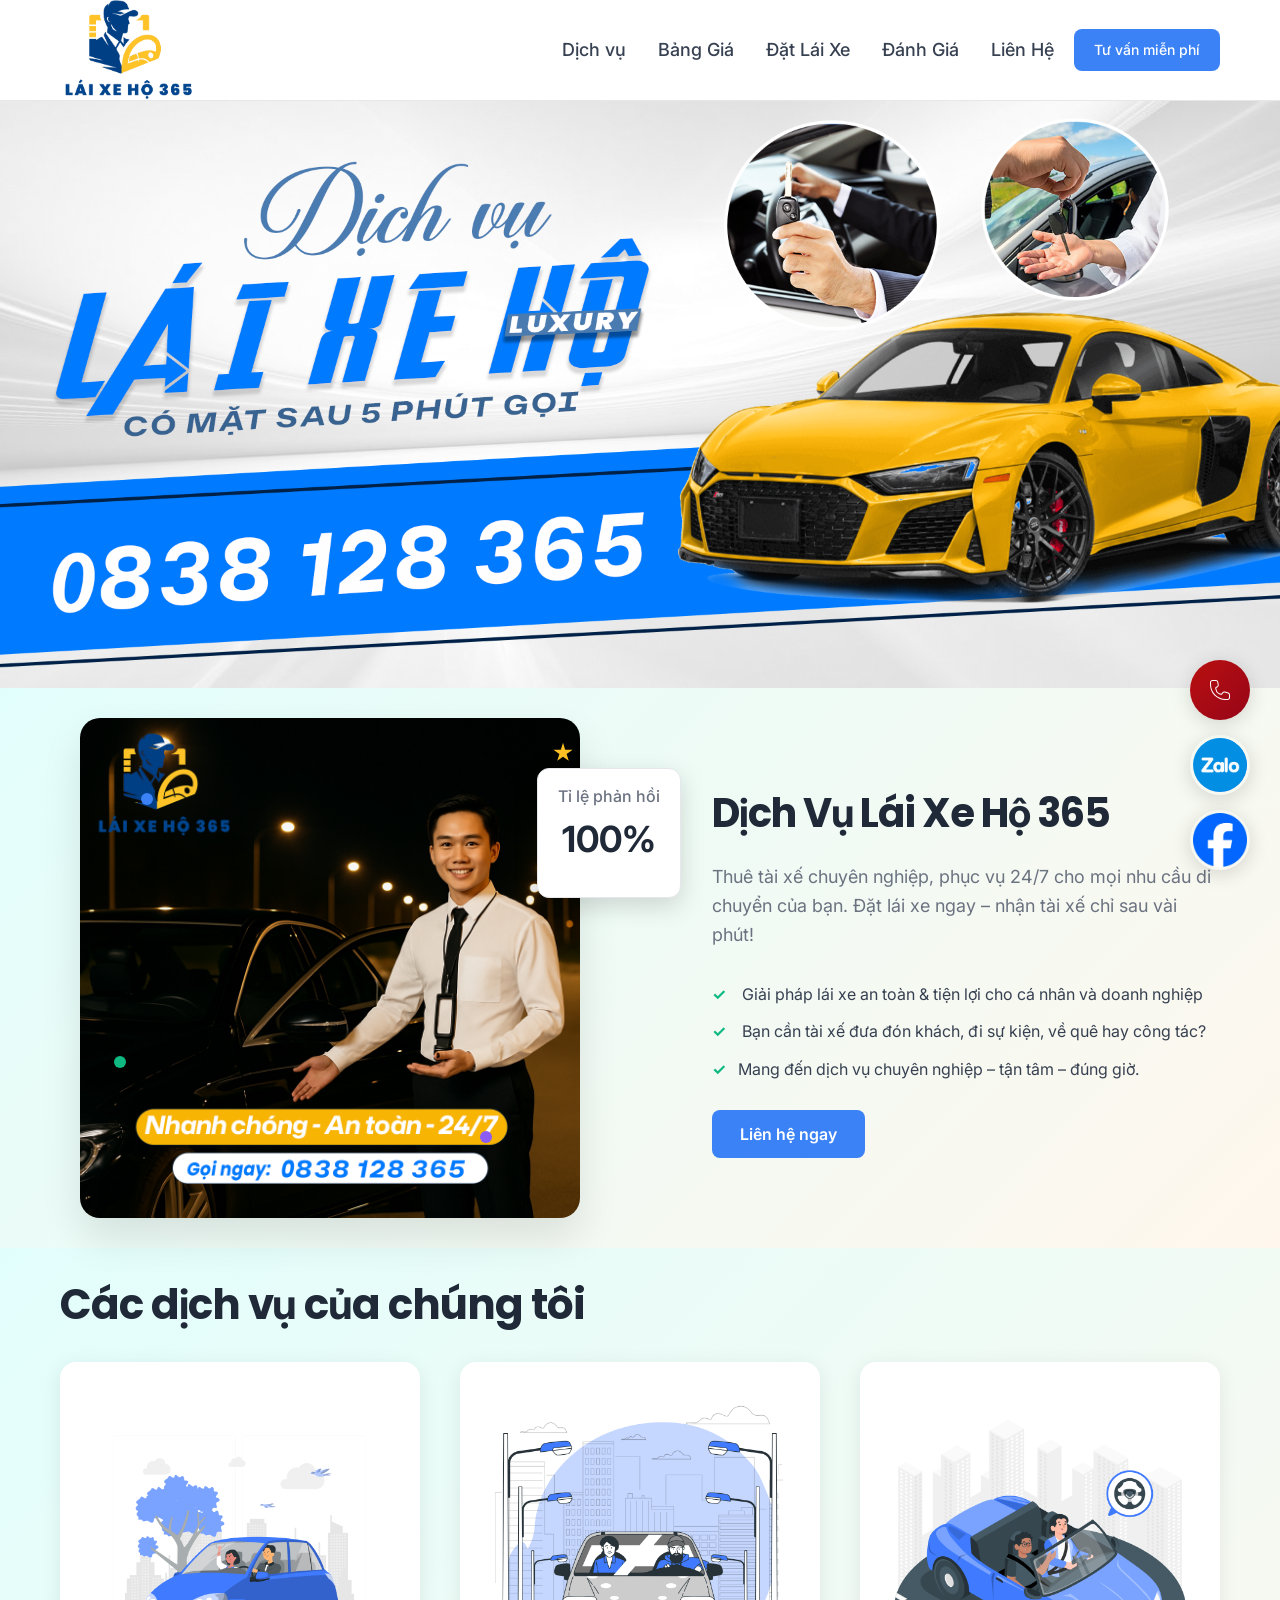
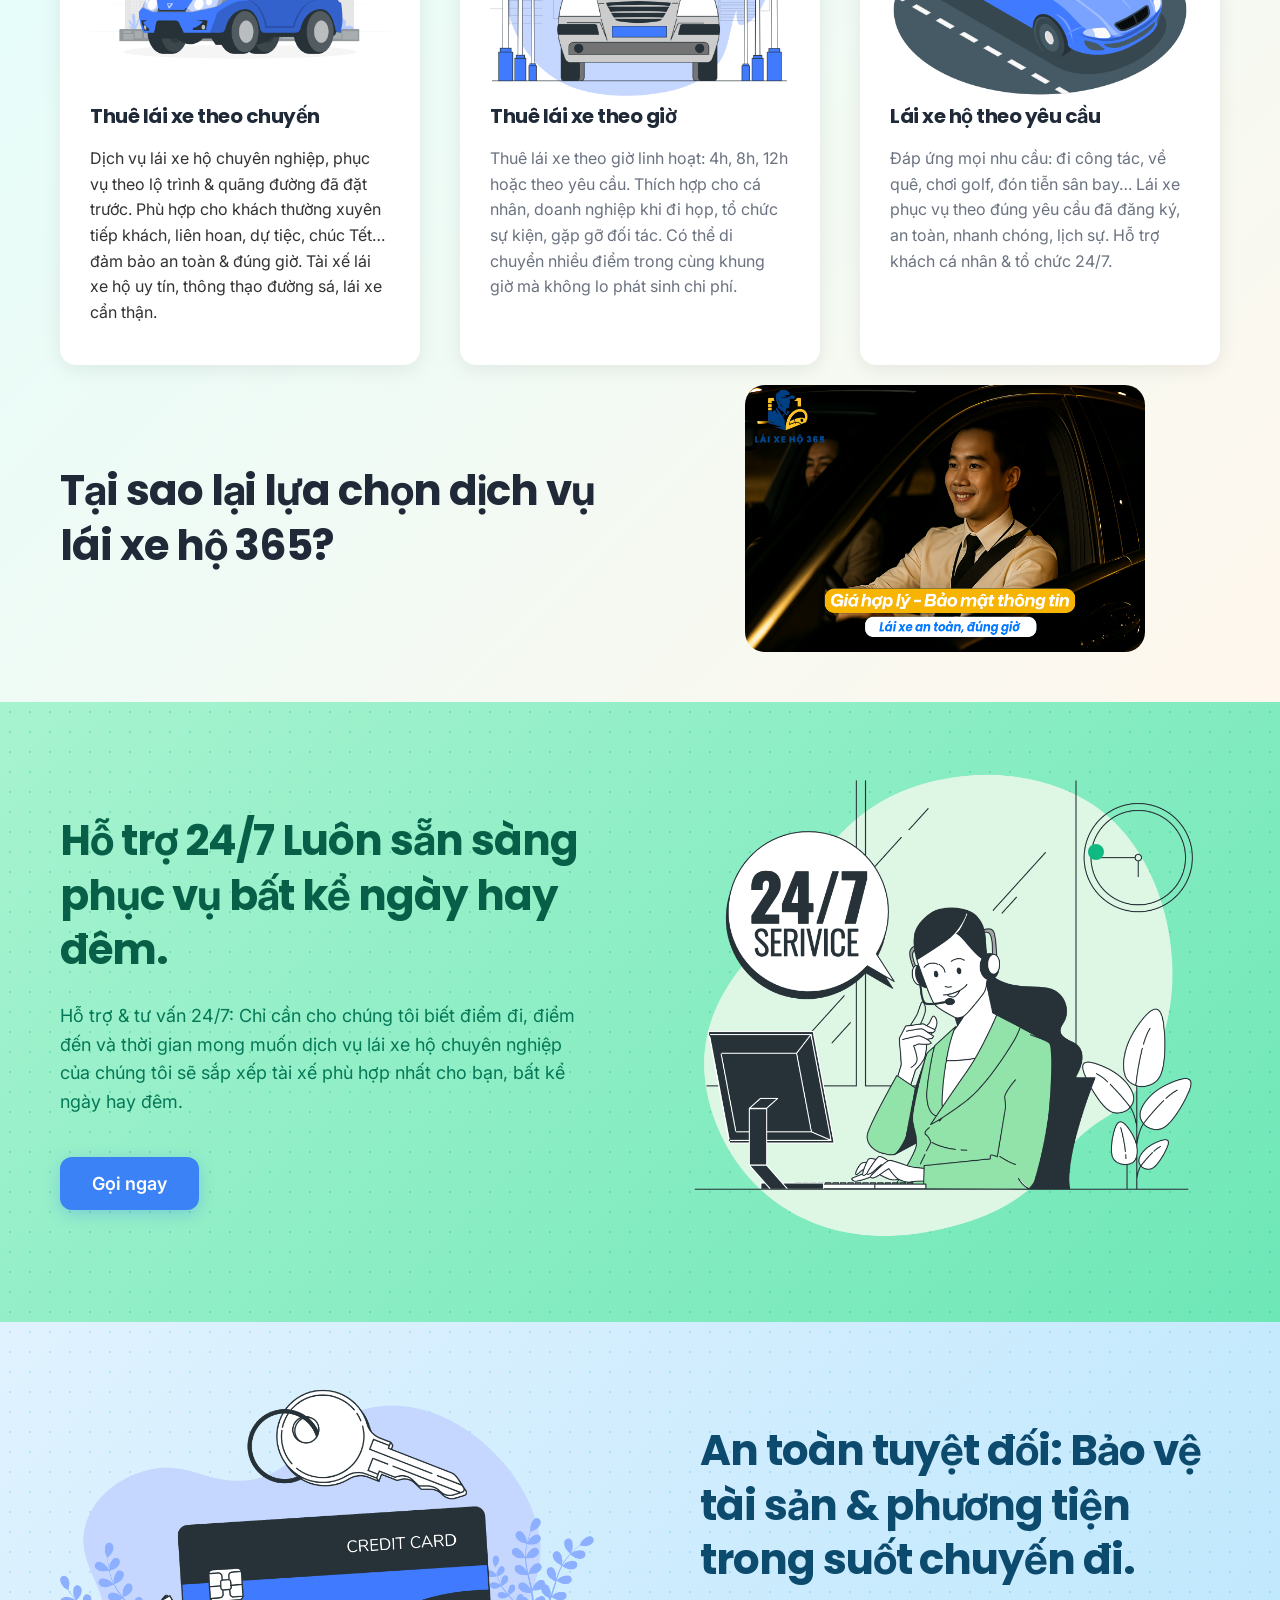
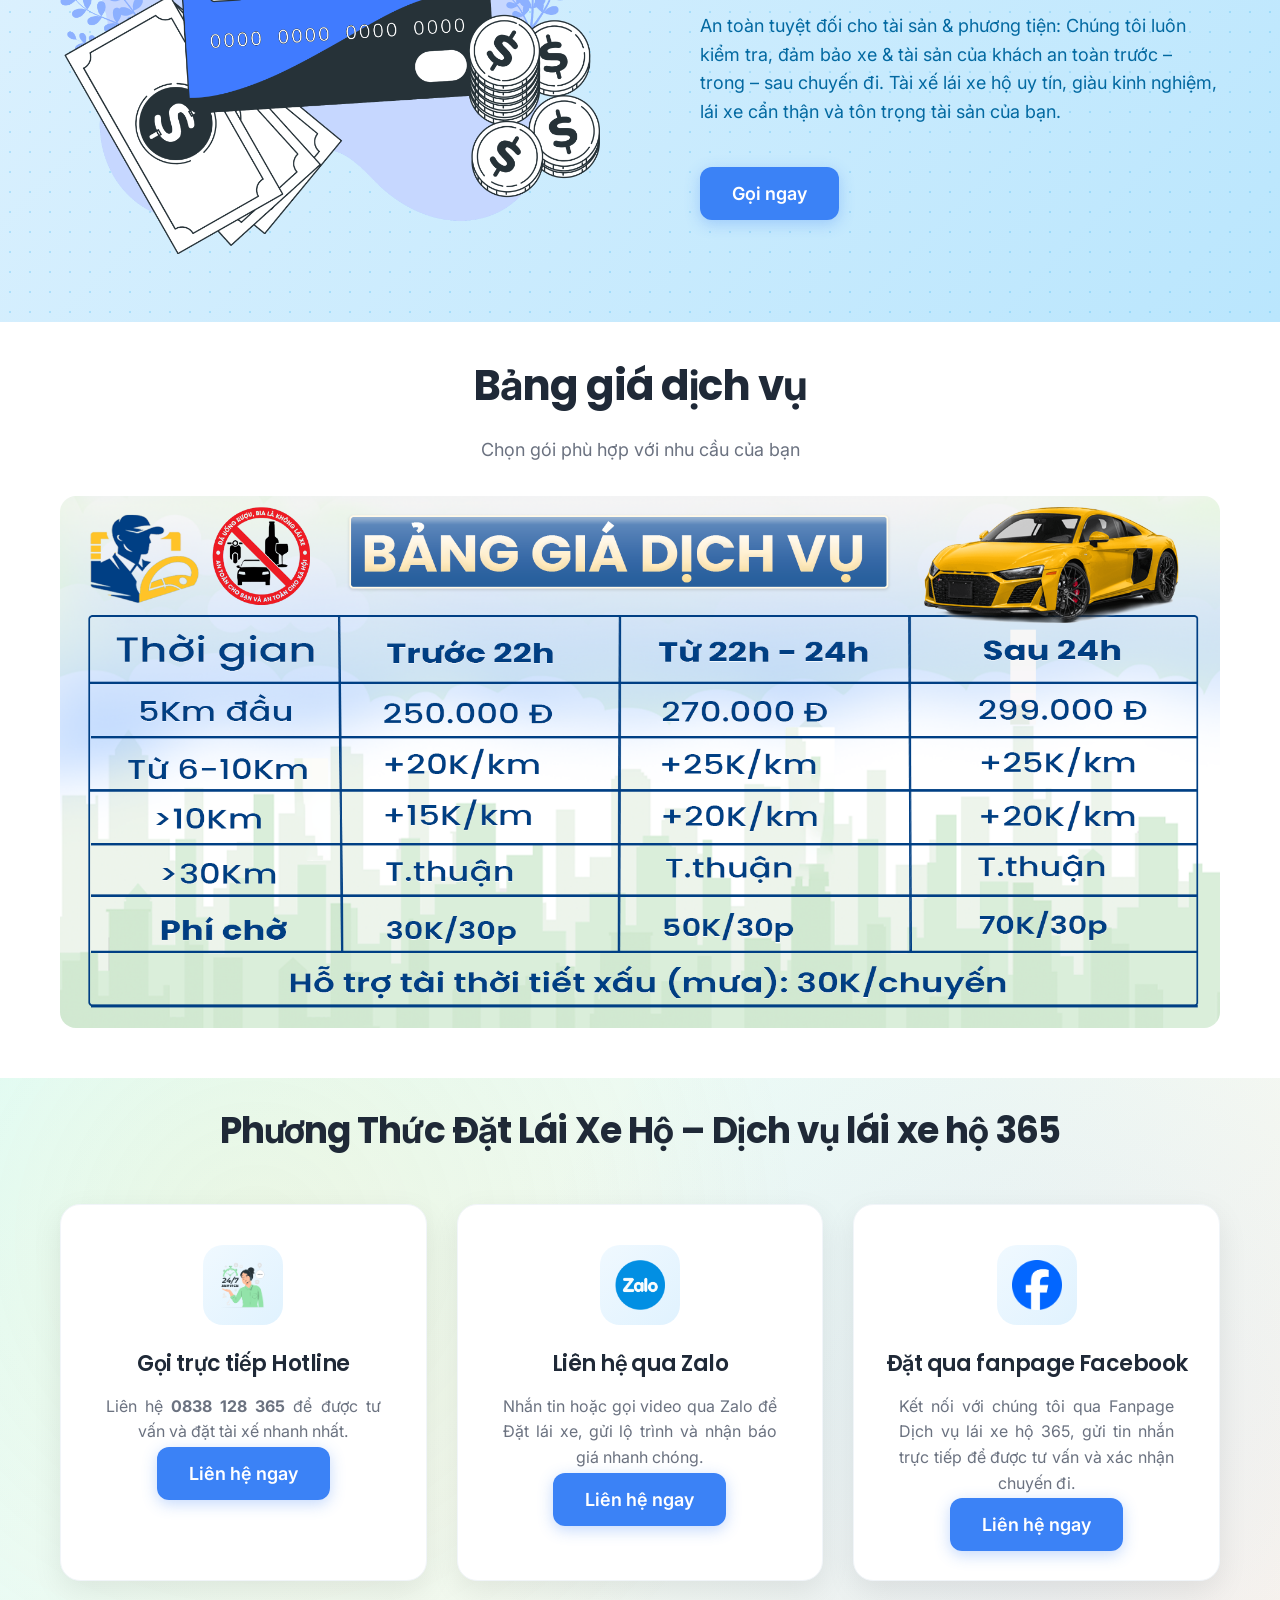
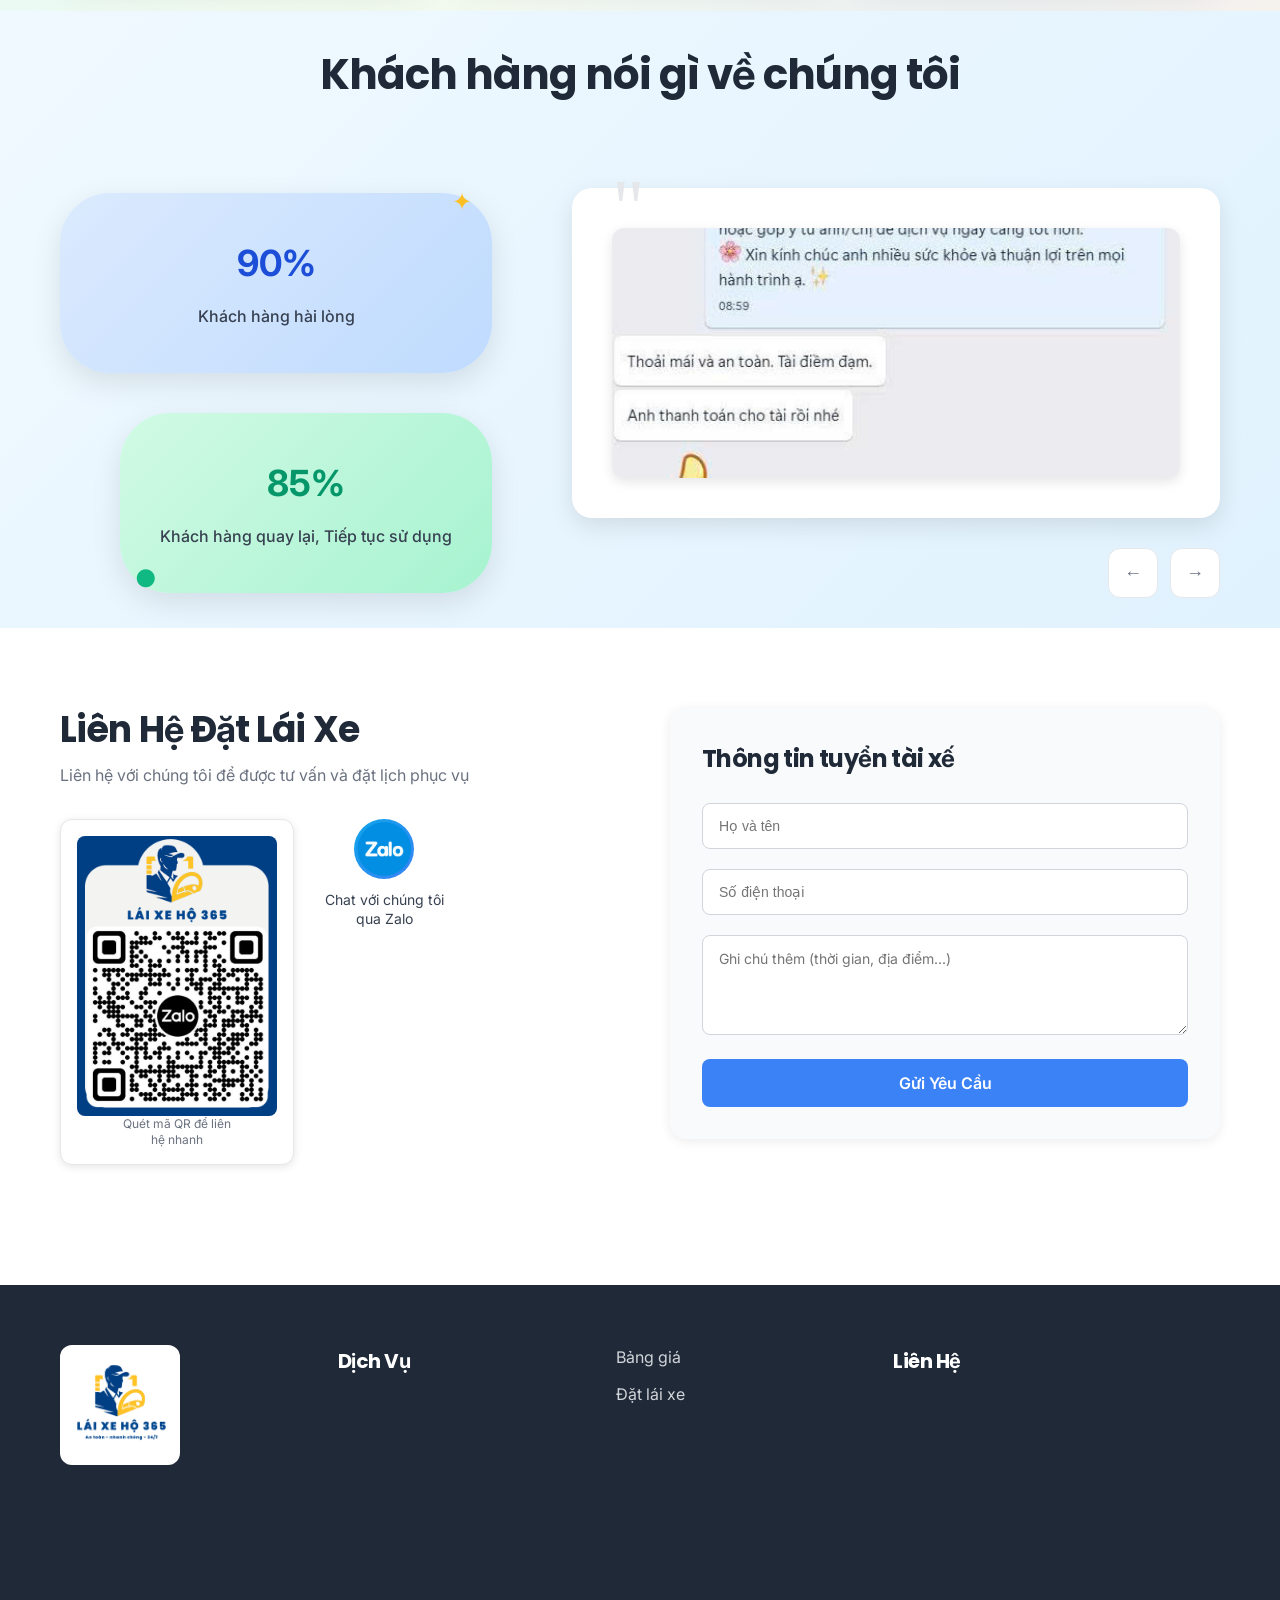
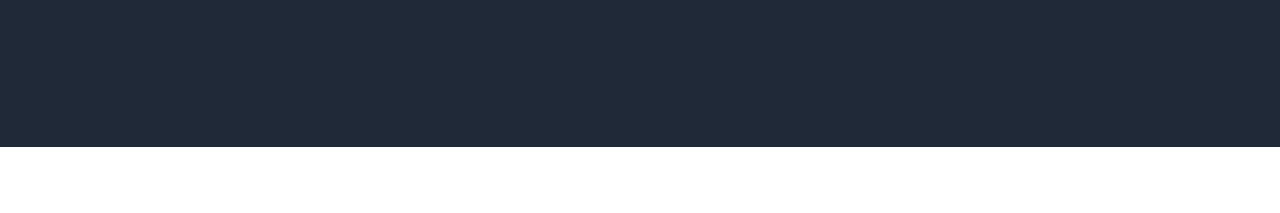
==== index.html @ 456158b6 "update favicon" ====
<!DOCTYPE html>
<html lang="vi">
  <head>
    <meta charset="UTF-8" />
    <meta name="viewport" content="width=device-width, initial-scale=1.0, maximum-scale=1.0, user-scalable=no" />
    <title>Dịch Vụ Lái Xe Hộ 365</title>
    <link rel="stylesheet" href="style.css" />
    <link rel="stylesheet" href="scroll-animations.css" />
    <link rel="icon" href="images/favicon.ico" type="image/x-icon" />
    <link rel="shortcut icon" href="images/favicon.ico" type="image/x-icon" />
  </head>
  <body>
    <!-- Header -->
    <header class="header">
      <div class="container">
        <div class="header-content">
          <!-- Logo -->
          <div class="logo">
            <img src="images/logo_1.png" alt="ZStep" class="logo-img" />
          </div>

          <!-- Navigation -->
          <nav class="navigation">
            <!-- Mobile Menu Toggle -->
            <div class="mobile-menu-toggle">
              <span></span>
              <span></span>
              <span></span>
            </div>

            <ul class="nav-menu">
              <li><a href="#services">Dịch vụ </a></li>
              <li><a href="#prices">Bảng Giá</a></li>
              <li><a href="#booking">Đặt Lái Xe</a></li>
              <li><a href="#reviews">Đánh Giá</a></li>
              <li><a href="#contact">Liên Hệ</a></li>
            </ul>
          </nav>

          <!-- Action Buttons -->
          <div class="header-actions">
            <a href="tel:0838128365" class="btn-consultation">
              Tư vấn miễn phí
            </a>
          </div>
        </div>
      </div>
    </header>

    <!-- Hero Section -->
    <section class="hero">
      <img src="images/banner.png" alt="">
    </section>

    <!-- Stats Section -->
    <section class="stats-section">
      <div class="container">
        <div class="stats-content">
          <!-- Left side - Image -->
          <div class="stats-image">
            <img
              src="images/image_1.png"
              alt="Customer Support Representative"
              class="stats-img"
            />
            <!-- Floating stats cards -->

            <div class="stat-card stat-card-2">
              <div class="stat-label">Tỉ lệ phản hồi</div>
              <div class="stat-value">100%</div>
            </div>

            <!-- Decorative elements -->
            <div class="decorative-dot dot-1"></div>
            <div class="decorative-dot dot-2"></div>
            <div class="decorative-dot dot-3"></div>
            <div class="decorative-star"></div>
          </div>

          <!-- Right side - Content -->
          <div class="stats-text">
            <h2 class="stats-title">Dịch Vụ Lái Xe Hộ 365</h2>
            <p class="stats-description">
              Thuê tài xế chuyên nghiệp, phục vụ 24/7 cho mọi nhu cầu di chuyển
              của bạn. Đặt lái xe ngay – nhận tài xế chỉ sau vài phút!
            </p>
            <ul class="stats-features">
              <li>
                Giải pháp lái xe an toàn & tiện lợi cho cá nhân và doanh nghiệp
              </li>
              <li>
                Bạn cần tài xế đưa đón khách, đi sự kiện, về quê hay công tác?
              </li>
              <li>Mang đến dịch vụ chuyên nghiệp – tận tâm – đúng giờ.</li>
            </ul>
            <a href="tel:0838128365" class="btn-learn-more">Liên hệ ngay</a>
          </div>
        </div>
      </div>
    </section>

    <!-- Why Zstep Section -->
    <section class="why-zstep-section" id="services">
      <div class="container">
        <div class="why-zstep-content">
          <!-- Feature Cards -->
          <div class="why-zstep-header">
            <h2 class="why-zstep-title">
              Các dịch vụ của chúng tôi
            </h2>
          </div>
          <div class="feature-cards" style="margin-top: 30px;">

            <!-- Card 1: Zalo Usage -->
            <div class="feature-card">
              <div class="feature-icon">
                <img
                  src="images/Car driving-rafiki.png"
                  alt="Zalo"
                  class="feature-icon-img"
                />
              </div>
              <p class="feature-description">
                <h4 class="feature-title">Thuê lái xe theo chuyến</h4>
                Dịch vụ lái xe hộ chuyên nghiệp, phục vụ theo lộ trình & quãng
                đường đã đặt trước. Phù hợp cho khách thường xuyên tiếp khách,
                liên hoan, dự tiệc, chúc Tết… đảm bảo an toàn & đúng giờ. Tài xế
                lái xe hộ uy tín, thông thạo đường sá, lái xe cẩn thận.
              </p>
            </div>

            <!-- Card 2: Automation -->
            <div class="feature-card">
              <div class="feature-icon automation-icon">
                <img
                  src="images/driving-bro.png"
                  alt="Automation"
                  class="feature-icon-img"
                />
              </div>
              <h3 class="feature-title">Thuê lái xe theo giờ</h3>
              <p class="feature-description">
                Thuê lái xe theo giờ linh hoạt: 4h, 8h, 12h hoặc theo yêu cầu.
                Thích hợp cho cá nhân, doanh nghiệp khi đi họp, tổ chức sự kiện,
                gặp gỡ đối tác. Có thể di chuyển nhiều điểm trong cùng khung giờ
                mà không lo phát sinh chi phí.
              </p>
            </div>

            <!-- Card 3: Two-way Interaction -->
            <div class="feature-card">
              <div class="feature-icon interaction-icon">
                <img
                  src="images/driving-amico.png"
                  alt="Two-way Chat"
                  class="feature-icon-img"
                />
              </div>
              <h3 class="feature-title">Lái xe hộ theo yêu cầu</h3>
              <p class="feature-description">
                Đáp ứng mọi nhu cầu: đi công tác, về quê, chơi golf, đón tiễn
                sân bay… Lái xe phục vụ theo đúng yêu cầu đã đăng ký, an toàn,
                nhanh chóng, lịch sự. Hỗ trợ khách cá nhân & tổ chức 24/7.
              </p>
            </div>
          </div>

            <!-- Header with title and image -->
          <div class="why-zstep-header">
            <div class="why-zstep-text">
              <h2 class="why-zstep-title">
                Tại sao lại lựa chọn dịch vụ lái xe hộ 365?
              </h2>
            </div>
            <div class="why-zstep-image">
              <img
                src="images/image_2.png"
                alt="Customer Service Representative"
                class="why-zstep-img"
              />
              <!-- Decorative elements -->
            </div>
          </div>

        </div>
      </div>
    </section>

    <!-- Conversion Rate Section -->
    <section class="conversion-section" id="whyChoose">
      <div class="container">
        <div class="conversion-content">
          <!-- Left side - Content -->
          <div class="conversion-text">
            <h2 class="conversion-title">
              Hỗ trợ 24/7 Luôn sẵn sàng phục vụ bất kể ngày hay đêm.
            </h2>
            <p class="conversion-description">
            Hỗ trợ & tư vấn 24/7: Chỉ cần cho chúng tôi biết điểm đi, điểm đến và thời gian mong muốn dịch vụ lái xe hộ chuyên nghiệp của chúng tôi sẽ sắp xếp tài xế phù hợp nhất cho bạn, bất kể ngày hay đêm.
            </p>
            <button class="btn-explore">Gọi ngay</button>
          </div>

          <!-- Right side - Charts -->
          <div class="conversion-charts">
            <!-- Conversion Rate Chart -->
              <img src="images/Service 24_7-bro.png" alt="" style="width: 100%; height: auto; border-radius: 16px; margin-bottom: 20px;" />
            </div>

            <!-- Decorative elements -->
            <div class="chart-decorative-dot dot-green"></div>
          </div>
        </div>
      </div>
    </section>

    <!-- Customer Retention Section -->
    <section class="retention-section">
      <div class="container">
        <div class="retention-content">
          <!-- Left side - Chat Interface Mockup -->
          <div class="retention-mockup">
             <img src="images/Credit-card-bro.png" alt="" style="width: 100%; height: auto; border-radius: 16px;">
          </div>
          <!-- Right side - Content -->
          <div class="retention-text">
            <h2 class="retention-title">
             An toàn tuyệt đối: Bảo vệ tài sản & phương tiện trong suốt chuyến đi.
            </h2>
            <p class="retention-description">
              An toàn tuyệt đối cho tài sản & phương tiện: Chúng tôi luôn kiểm tra, đảm bảo xe & tài sản của khách an toàn trước – trong – sau chuyến đi. Tài xế lái xe hộ uy tín, giàu kinh nghiệm, lái xe cẩn thận và tôn trọng tài sản của bạn.
            </p>
            <button class="btn-explore-retention">Gọi ngay </button>
          </div>
        </div>
      </div>
    </section>
    <!-- Conversion Rate Section -->


    <!-- Pricing Section -->
    <section class="pricing-section" id="prices">
      <div class="container">
        <div class="pricing-content">
          <h2 class="pricing-title">Bảng giá dịch vụ</h2>
          <p class="pricing-subtitle">Chọn gói phù hợp với nhu cầu của bạn</p>
          <img src="images/table_price_2.png" alt="Bảng giá dịch vụ lái xe hộ" style="width: 100%; height: auto; border-radius: 16px; margin-bottom: 20px;">

          <!-- <div class="pricing-cards">
            <div class="pricing-card ">
              <div class="pricing-header">
                <h3 class="pricing-plan">Trước 22h</h3>
                <div class="pricing-price">
                  <span class="price-amount">250.000</span>
                  <span class="price-currency">VNĐ / 5km đầu</span>
                </div>
              </div>
              <div class="pricing-features">
                <div class="feature-item">
                  <span class="feature-text">Từ 6-10 Km: + 20K/mỗi Km</span>
                </div>
                <div class="feature-item">
                  <span class="feature-text">Trên 10km: +15k/mỗi Km</span>
                </div>
                <div class="feature-item">
                  <span class="feature-text">Trên 30km: Thoả thuận</span>
                </div>
                <div class="feature-item">
                  <span class="feature-text">Phí chờ: 30K/30 phút chờ</span>
                </div>
                <div class="feature-item">
                  <span class="feature-text"
                    >Trời mưa: phụ thu 30K (hỗ trợ tài xế)</span
                  >
                </div>
              </div>
              <button class="btn-pricing btn-primary">Gọi ngay</button>
            </div>

            <div class="pricing-card pricing-card-featured">
              <div class="pricing-header">
                <h3 class="pricing-plan">22h-24h</h3>
                <div class="pricing-price">
                  <span class="price-amount">270.000</span>
                  <span class="price-currency">VNĐ / 5km đầu</span>
                </div>
              </div>
              <div class="pricing-features">
                <div class="feature-item">
                  <span class="feature-text">Từ 6-10 Km: + 25K/mỗi Km</span>
                </div>
                <div class="feature-item">
                  <span class="feature-text">Trên 10km: +20k/mỗi Km</span>
                </div>
                <div class="feature-item">
                  <span class="feature-text">Trên 30km: Thoả thuận</span>
                </div>
                <div class="feature-item">
                  <span class="feature-text">Phí chờ: 50K/30 phút chờ</span>
                </div>
                <div class="feature-item">
                  <span class="feature-text"
                    >Trời mưa: phụ thu 30K (hỗ trợ tài xế)</span
                  >
                </div>
              </div>
              <button class="btn-pricing btn-primary">Gọi ngay</button>
            </div>

            <div class="pricing-card">
              <div class="pricing-header">
                <h3 class="pricing-plan">Sau 24h</h3>
                <div class="pricing-price">
                  <span class="price-amount">299.000</span>
                  <span class="price-currency">VNĐ / 5km đầu</span>
                </div>
              </div>
              <div class="pricing-features">
                <div class="feature-item">
                  <span class="feature-text">Từ 6-10 Km: + 25K/mỗi Km</span>
                </div>
                <div class="feature-item">
                  <span class="feature-text">Trên 10km: +20k/mỗi Km</span>
                </div>
                <div class="feature-item">
                  <span class="feature-text">Trên 30km: Thoả thuận</span>
                </div>
                <div class="feature-item">
                  <span class="feature-text">Phí chờ: 70K/30 phút chờ</span>
                </div>
                <div class="feature-item">
                  <span class="feature-text"
                    >Trời mưa: phụ thu 30K (hỗ trợ tài xế)</span
                  >
                </div>
              </div>
              <button class="btn-pricing btn-primary">Gọi ngay</button>
            </div>
          </div> -->
        </div>
      </div>
    </section>

    <!-- Booking Methods Section -->
    <section class="booking-methods-section" id="booking">
      <div class="container">
        <div class="booking-methods-content">
          <h2 class="booking-title">Phương Thức Đặt Lái Xe Hộ – Dịch vụ lái xe hộ 365</h2>

          <div class="booking-methods-grid">
            <!-- Method 1: Hotline -->
            <div class="booking-method-card">
              <div style="flex:1">
                  <div class="method-icon">
                    <img src="images/Service 24_7-pana.png" alt="Hotline" class="method-icon-img" />
                  </div>
                  <h3 class="method-title">Gọi trực tiếp Hotline</h3>
                  <p class="method-description method-description-centered">
                    Liên hệ  <strong>0838 128 365</strong> để được tư vấn và đặt tài xế nhanh nhất.
                  </p>
              </div>
              <a href="tel:0838128365" class="btn-explore" style="margin-top: 15px;">
                Liên hệ ngay
              </a>
            </div>

            <!-- Method 2: Zalo -->
            <div class="booking-method-card">
                <div style="flex:1">
                  <div class="method-icon">
                    <img src="images/zalo.png" alt="Zalo" class="method-icon-img" />
                  </div>
                  <h3 class="method-title">Liên hệ qua Zalo</h3>
                  <p class="method-description method-description-centered">
                    Nhắn tin hoặc gọi video qua Zalo để Đặt lái xe, gửi lộ trình và nhận báo giá nhanh chóng.
                  </p>
                </div>
                <a href="https://zalo.me/0838128365" class="btn-explore" style="margin-top: 15px;">
                  Liên hệ ngay
                </a>
            </div>

            <!-- Method 3: Facebook -->
            <div class="booking-method-card">
               <div style="flex:1">
                  <div class="method-icon">
                    <img src="images/icon_fa.png" alt="Facebook" class="method-icon-img" />
                  </div>
                  <h3 class="method-title">Đặt qua fanpage Facebook</h3>
                  <p class="method-description method-description-centered">
                    Kết nối với chúng tôi qua Fanpage Dịch vụ lái xe hộ 365, gửi tin nhắn trực tiếp để được tư vấn và xác nhận chuyến đi.
                </p>
              </div>
             <a href="https://www.facebook.com/dichvulaixeho365.vn" class="btn-explore" style="margin-top: 15px;">
                Liên hệ ngay
              </a>
          </div>
        </div>
      </div>
    </section>

    <!-- Testimonials Section -->
    <section class="testimonials-section" id="reviews">
      <div class="container">
        <div class="testimonials-content">
          <h2 class="testimonials-title">Khách hàng nói gì về chúng tôi</h2>

          <div class="testimonials-layout">
            <!-- Left side - Stats -->
            <div class="testimonials-stats">
              <!-- Stat 1: Cost Reduction -->
              <div class="stat-bubble stat-bubble-blue ">
                <span class="stat-value"> 90% </span>
                <span class="stat-label">Khách hàng hài lòng</span>
                <div class="stat-decorative star-icon">✦</div>
              </div>

              <!-- Stat 2: Rating Increase -->
              <div class="stat-bubble stat-bubble-green">
                <div class="stat-value">85%   </div>
                <div class="stat-label">Khách hàng quay lại, Tiếp tục sử dụng</div>
                <div class="stat-decorative dot-icon">●</div>
              </div>
            </div>

            <!-- Right side - Testimonial -->
            <div class="testimonial-content">
              <div class="testimonial-card">
                <div class="testimonial-image-container">
                  <img src="images/feedback_1.jpg" alt="Slide 1" class="testimonial-img active" data-slide="0">
                  <img src="images/feedback_2.jpg" alt="Slide 2" class="testimonial-img" data-slide="1">
                  <img src="images/feedback_3.jpg" alt="Slide 3" class="testimonial-img" data-slide="2">
                  <img src="images/feedback_4.jpg" alt="Slide 4" class="testimonial-img" data-slide="3">
                </div>
              </div>

              <!-- Navigation -->
              <div class="testimonial-navigation">
                <button class="nav-btn nav-prev">←</button>
                <button class="nav-btn nav-next">→</button>
              </div>
            </div>
          </div>
        </div>
      </div>
    </section>

    <!-- Contact Section -->
    <section class="contact-section" id="contact">
      <div class="container">
        <div class="contact-content">
          <!-- Left side - Contact Info -->
          <div class="contact-info">
            <h2 class="contact-title">Liên Hệ Đặt Lái Xe</h2>
            <p class="contact-subtitle">
              Liên hệ với chúng tôi để được tư vấn và đặt lịch phục vụ
            </p>

            <!-- QR Code and Zalo -->
            <div class="contact-methods">
              <div class="qr-section">
                <div class="qr-code">
                  <img
                    src="images/qr_zalo.png"
                    alt="QR Code Zalo"
                    class="qr-img"
                  />
                  <div class="qr-label">Quét mã QR để liên hệ nhanh</div>
                </div>
              </div>

              <a href="https://zalo.me/0838128365" class="zalo-section">
                <div class="zalo-icon">
                  <img src="images/zalo.png" alt="Zalo" class="zalo-img" />
                </div>
                <div class="zalo-text">Chat với chúng tôi qua Zalo</div>
              </a>
            </div>
          </div>

          <!-- Right side - Contact Form -->
          <div class="contact-form-section">
            <h3 class="form-title">Thông tin tuyển tài xế </h3>

            <form class="contact-form">
              <div class="form-group">
                <input
                  type="text"
                  class="form-input"
                  placeholder="Họ và tên"
                  required
                />
              </div>

              <div class="form-group">
                <input
                  type="tel"
                  class="form-input"
                  placeholder="Số điện thoại"
                  required
                />
              </div>

              <div class="form-group">
                <textarea
                  class="form-textarea"
                  placeholder="Ghi chú thêm (thời gian, địa điểm...)"
                  rows="4"
                ></textarea>
              </div>

              <button type="submit" class="btn-submit">Gửi Yêu Cầu</button>
            </form>
          </div>
        </div>
      </div>
    </section>

    <!-- Footer Section -->
    <footer class="footer">
      <div class="container">
        <div class="footer-content">
          <!-- Column 1: Logo and Description -->
          <div class="footer-column">
            <div class="footer-logo">
              <img
                src="images/logo.png"
                alt="Dịch Vụ Lái Xe Hộ 365"
                class="footer-logo-img"
              />
            </div>
            <p class="footer-description">
              Dịch vụ lái xe chuyên nghiệp, an toàn và tin cậy với đội ngũ tài
              xế giàu kinh nghiệm.
            </p>
            <div class="footer-social">
              <a href="https://zalo.me/0838128365" target="_blank" class="social-link">
                <img src="images/zalo.png" alt="Zalo" target="_blank" class="social-icon" />
              </a>
              <a href="https://www.facebook.com/dichvulaixeho365.vn" class="social-link">
                <img
                  src="images/icon_fa.png"
                  alt="Facebook"
                  class="social-icon"
                />
              </a>
            </div>
          </div>

          <!-- Column 2: Services -->
          <div class="footer-column">
            <h3 class="footer-title">Dịch Vụ</h3>
            <ul class="footer-links">
              <li><a href="#services" class="footer-link">Thuê lái xe theo chuyến</a></li>
              <li><a href="#services" class="footer-link">Thuê lái xe theo giờ</a></li>
              <li><a href="#services" class="footer-link">Lái xe hộ theo yêu cầu</a></li>
            </ul>
          </div>

          <!-- Column 3: Support -->
          <div class="footer-column">
            <ul class="footer-links">
              <li><a href="#prices" class="footer-link">Bảng giá</a></li>
              <li><a href="#booking" class="footer-link">Đặt lái xe</a></li>
              <li><a href="#contact" class="footer-link">Liên hệ</a></li>
              <li><a href="#reviews" class="footer-link">Đánh giá</a></li>
            </ul>
          </div>

          <!-- Column 4: Contact -->
          <div class="footer-column">
            <h3 class="footer-title">Liên Hệ</h3>
            <ul class="footer-contact">
              <li class="contact-info">
                <a href="tel:0838128365">
                  <span class="contact-icon">📞</span>
                  <span class="contact-detail">0838 128 365</span>
                </a>
              </li>
              <li class="contact-info">
                <a href="mailto:dichvulaixeho365@gmail.com">
                  <span class="contact-icon">✉️</span>
                  <span class="contact-detail">dichvulaixeho365@gmail.com</span>
                </a>
              </li>
            </ul>
          </div>
        </div>

        <!-- Copyright -->
        <div class="footer-bottom">
          <div class="copyright">
            <p>&copy; 2025 Dịch vụ lái xe hộ</p>
          </div>
        </div>
      </div>
    </footer>

    <!-- Floating Action Buttons -->
    <div class="floating-buttons">
      <a
        href="tel:0838128365"
        class="floating-btn floating-phone"
        title="Gọi điện thoại"
      >
        <svg fill="#ffffff" width="30" height="30" viewBox="0 0 24 24" xmlns="http://www.w3.org/2000/svg">
          <path d="M3,4.5 L3,6.50657781 C3,14.5147067 9.49187113,21.0065778 17.5,21.0065778 L19.5,21.0065778 C20.3284271,21.0065778 21,20.3350049 21,19.5065778 L21,16.9415184 C21,16.2958728 20.5868549,15.7226646 19.9743416,15.5184935 L16.7910868,14.4574086 C16.1493722,14.2435037 15.4438837,14.4855623 15.0686697,15.0483832 L14.3397029,16.1418335 C13.9644889,16.7046545 13.2590004,16.9467131 12.6172858,16.7328082 L11.0918861,16.2243416 C9.52761302,15.7029173 8.32743167,14.4342085 7.89358037,12.8434204 L7.26652359,10.5442122 C7.05705568,9.7761632 7.48408037,8.97826027 8.23932768,8.72651116 L8.84188612,8.52565835 C9.4722734,8.31552926 9.85610633,7.67801925 9.74686542,7.02257376 L9.28533671,4.25340152 C9.16478972,3.53011956 8.53900455,3 7.80574582,3 L4.5,3 C3.67157288,3 3,3.67157288 3,4.5 Z M2,4.5 C2,3.11928813 3.11928813,2 4.5,2 L7.80574582,2 C9.02784371,2 10.070819,2.88353261 10.2717306,4.08900253 L10.7332593,6.85817477 C10.9233967,7.99899864 10.2553231,9.10860523 9.15811388,9.47434165 L8.55555544,9.67519446 C8.30380634,9.75911083 8.16146478,10.0250785 8.23128742,10.2810948 L8.85834419,12.580303 C9.20422134,13.8485192 10.1610361,14.8599657 11.4081139,15.2756584 L12.9335135,15.7841249 C13.1474184,15.8554265 13.3825812,15.7747403 13.5076526,15.5871333 L14.2366194,14.493683 C14.861976,13.5556481 16.0377903,13.1522171 17.1073146,13.5087253 L20.2905694,14.5698102 C21.3114248,14.9100953 22,15.8654424 22,16.9415184 L22,19.5065778 C22,20.8872897 20.8807119,22.0065778 19.5,22.0065778 L17.5,22.0065778 C8.93958638,22.0065778 2,15.0669914 2,6.50657781 L2,4.5 Z"/>
        </svg>
      </a>
      <a
        href="https://zalo.me/0838128365"
        class="floating-btn btn-ring"
        title="Chat qua Zalo"
      >
        <img src="images/zalo.png" alt="Zalo" class="zalo-icon" />
      </a>
      <a
        href="https://www.facebook.com/dichvulaixeho365.vn"
        class="floating-btn btn-ring"
        title="Chat qua Facebook"
      >
        <img src="images/icon_fa.png" alt="Facebook" class="facebook-icon" />
      </a>
    </div>

    <!-- JavaScript -->
    <script src="mobile-nav.js"></script>
    <script src="navigation-scroll.js"></script>
    <script src="image-slideshow.js"></script>
    <script src="scroll-animations.js"></script>
    <script src="form-handler.js"></script>
  </body>
</html>
---- style.css ----
/* Import Google Fonts */
@import url('https://fonts.googleapis.com/css2?family=Inter:wght@300;400;500;600;700;800&family=Poppins:wght@300;400;500;600;700;800&display=swap');

:root {
  --wp--preset--aspect-ratio--square: 1;
  --wp--preset--aspect-ratio--4-3: 4/3;
  --wp--preset--aspect-ratio--3-4: 3/4;
  --wp--preset--aspect-ratio--3-2: 3/2;
  --wp--preset--aspect-ratio--2-3: 2/3;
  --wp--preset--aspect-ratio--16-9: 16/9;
  --wp--preset--aspect-ratio--9-16: 9/16;
  --wp--preset--color--black: #000000;
  --wp--preset--color--cyan-bluish-gray: #abb8c3;
  --wp--preset--color--white: #ffffff;
  --wp--preset--color--pale-pink: #f78da7;
  --wp--preset--color--vivid-red: #cf2e2e;
  --wp--preset--color--luminous-vivid-orange: #ff6900;
  --wp--preset--color--luminous-vivid-amber: #fcb900;
  --wp--preset--color--light-green-cyan: #7bdcb5;
  --wp--preset--color--vivid-green-cyan: #00d084;
  --wp--preset--color--pale-cyan-blue: #8ed1fc;
  --wp--preset--color--vivid-cyan-blue: #0693e3;
  --wp--preset--color--vivid-purple: #9b51e0;
  --wp--preset--gradient--vivid-cyan-blue-to-vivid-purple: linear-gradient(
    135deg,
    rgba(6, 147, 227, 1) 0%,
    rgb(155, 81, 224) 100%
  );
  --wp--preset--gradient--light-green-cyan-to-vivid-green-cyan: linear-gradient(
    135deg,
    rgb(122, 220, 180) 0%,
    rgb(0, 208, 130) 100%
  );
  --wp--preset--gradient--luminous-vivid-amber-to-luminous-vivid-orange: linear-gradient(
    135deg,
    rgba(252, 185, 0, 1) 0%,
    rgba(255, 105, 0, 1) 100%
  );
  --wp--preset--gradient--luminous-vivid-orange-to-vivid-red: linear-gradient(
    135deg,
    rgba(255, 105, 0, 1) 0%,
    rgb(207, 46, 46) 100%
  );
  --wp--preset--gradient--very-light-gray-to-cyan-bluish-gray: linear-gradient(
    135deg,
    rgb(238, 238, 238) 0%,
    rgb(169, 184, 195) 100%
  );
  --wp--preset--gradient--cool-to-warm-spectrum: linear-gradient(
    135deg,
    rgb(74, 234, 220) 0%,
    rgb(151, 120, 209) 20%,
    rgb(207, 42, 186) 40%,
    rgb(238, 44, 130) 60%,
    rgb(251, 105, 98) 80%,
    rgb(254, 248, 76) 100%
  );
  --wp--preset--gradient--blush-light-purple: linear-gradient(
    135deg,
    rgb(255, 206, 236) 0%,
    rgb(152, 150, 240) 100%
  );
  --wp--preset--gradient--blush-bordeaux: linear-gradient(
    135deg,
    rgb(254, 205, 165) 0%,
    rgb(254, 45, 45) 50%,
    rgb(107, 0, 62) 100%
  );
  --wp--preset--gradient--luminous-dusk: linear-gradient(
    135deg,
    rgb(255, 203, 112) 0%,
    rgb(199, 81, 192) 50%,
    rgb(65, 88, 208) 100%
  );
  --wp--preset--gradient--pale-ocean: linear-gradient(
    135deg,
    rgb(255, 245, 203) 0%,
    rgb(182, 227, 212) 50%,
    rgb(51, 167, 181) 100%
  );
  --wp--preset--gradient--electric-grass: linear-gradient(
    135deg,
    rgb(202, 248, 128) 0%,
    rgb(113, 206, 126) 100%
  );
  --wp--preset--gradient--midnight: linear-gradient(
    135deg,
    rgb(2, 3, 129) 0%,
    rgb(40, 116, 252) 100%
  );
  --wp--preset--font-size--small: 13px;
  --wp--preset--font-size--medium: 20px;
  --wp--preset--font-size--large: 36px;
  --wp--preset--font-size--x-large: 42px;
  --wp--preset--spacing--20: 0.44rem;
  --wp--preset--spacing--30: 0.67rem;
  --wp--preset--spacing--40: 1rem;
  --wp--preset--spacing--50: 1.5rem;
  --wp--preset--spacing--60: 2.25rem;
  --wp--preset--spacing--70: 3.38rem;
  --wp--preset--spacing--80: 5.06rem;
  --wp--preset--shadow--natural: 6px 6px 9px rgba(0, 0, 0, 0.2);
  --wp--preset--shadow--deep: 12px 12px 50px rgba(0, 0, 0, 0.4);
  --wp--preset--shadow--sharp: 6px 6px 0px rgba(0, 0, 0, 0.2);
  --wp--preset--shadow--outlined: 6px 6px 0px -3px rgba(255, 255, 255, 1),
    6px 6px rgba(0, 0, 0, 1);
  --wp--preset--shadow--crisp: 6px 6px 0px rgba(0, 0, 0, 1);
}
:where(.is-layout-flex) {
  gap: 0.5em;
}
:where(.is-layout-grid) {
  gap: 0.5em;
}
body .is-layout-flex {
  display: flex;
}
.is-layout-flex {
  flex-wrap: wrap;
  align-items: center;
}
.is-layout-flex > :is(*, div) {
  margin: 0;
}
body .is-layout-grid {
  display: grid;
}
.is-layout-grid > :is(*, div) {
  margin: 0;
}
:where(.wp-block-columns.is-layout-flex) {
  gap: 2em;
}
:where(.wp-block-columns.is-layout-grid) {
  gap: 2em;
}
:where(.wp-block-post-template.is-layout-flex) {
  gap: 1.25em;
}
:where(.wp-block-post-template.is-layout-grid) {
  gap: 1.25em;
}
.has-black-color {
  color: var(--wp--preset--color--black) !important;
}
.has-cyan-bluish-gray-color {
  color: var(--wp--preset--color--cyan-bluish-gray) !important;
}
.has-white-color {
  color: var(--wp--preset--color--white) !important;
}
.has-pale-pink-color {
  color: var(--wp--preset--color--pale-pink) !important;
}
.has-vivid-red-color {
  color: var(--wp--preset--color--vivid-red) !important;
}
.has-luminous-vivid-orange-color {
  color: var(--wp--preset--color--luminous-vivid-orange) !important;
}
.has-luminous-vivid-amber-color {
  color: var(--wp--preset--color--luminous-vivid-amber) !important;
}
.has-light-green-cyan-color {
  color: var(--wp--preset--color--light-green-cyan) !important;
}
.has-vivid-green-cyan-color {
  color: var(--wp--preset--color--vivid-green-cyan) !important;
}
.has-pale-cyan-blue-color {
  color: var(--wp--preset--color--pale-cyan-blue) !important;
}
.has-vivid-cyan-blue-color {
  color: var(--wp--preset--color--vivid-cyan-blue) !important;
}
.has-vivid-purple-color {
  color: var(--wp--preset--color--vivid-purple) !important;
}
.has-black-background-color {
  background-color: var(--wp--preset--color--black) !important;
}
.has-cyan-bluish-gray-background-color {
  background-color: var(--wp--preset--color--cyan-bluish-gray) !important;
}
.has-white-background-color {
  background-color: var(--wp--preset--color--white) !important;
}
.has-pale-pink-background-color {
  background-color: var(--wp--preset--color--pale-pink) !important;
}
.has-vivid-red-background-color {
  background-color: var(--wp--preset--color--vivid-red) !important;
}
.has-luminous-vivid-orange-background-color {
  background-color: var(--wp--preset--color--luminous-vivid-orange) !important;
}
.has-luminous-vivid-amber-background-color {
  background-color: var(--wp--preset--color--luminous-vivid-amber) !important;
}
.has-light-green-cyan-background-color {
  background-color: var(--wp--preset--color--light-green-cyan) !important;
}
.has-vivid-green-cyan-background-color {
  background-color: var(--wp--preset--color--vivid-green-cyan) !important;
}
.has-pale-cyan-blue-background-color {
  background-color: var(--wp--preset--color--pale-cyan-blue) !important;
}
.has-vivid-cyan-blue-background-color {
  background-color: var(--wp--preset--color--vivid-cyan-blue) !important;
}
.has-vivid-purple-background-color {
  background-color: var(--wp--preset--color--vivid-purple) !important;
}
.has-black-border-color {
  border-color: var(--wp--preset--color--black) !important;
}
.has-cyan-bluish-gray-border-color {
  border-color: var(--wp--preset--color--cyan-bluish-gray) !important;
}
.has-white-border-color {
  border-color: var(--wp--preset--color--white) !important;
}
.has-pale-pink-border-color {
  border-color: var(--wp--preset--color--pale-pink) !important;
}
.has-vivid-red-border-color {
  border-color: var(--wp--preset--color--vivid-red) !important;
}
.has-luminous-vivid-orange-border-color {
  border-color: var(--wp--preset--color--luminous-vivid-orange) !important;
}
.has-luminous-vivid-amber-border-color {
  border-color: var(--wp--preset--color--luminous-vivid-amber) !important;
}
.has-light-green-cyan-border-color {
  border-color: var(--wp--preset--color--light-green-cyan) !important;
}
.has-vivid-green-cyan-border-color {
  border-color: var(--wp--preset--color--vivid-green-cyan) !important;
}
.has-pale-cyan-blue-border-color {
  border-color: var(--wp--preset--color--pale-cyan-blue) !important;
}
.has-vivid-cyan-blue-border-color {
  border-color: var(--wp--preset--color--vivid-cyan-blue) !important;
}
.has-vivid-purple-border-color {
  border-color: var(--wp--preset--color--vivid-purple) !important;
}
.has-vivid-cyan-blue-to-vivid-purple-gradient-background {
  background: var(
    --wp--preset--gradient--vivid-cyan-blue-to-vivid-purple
  ) !important;
}
.has-light-green-cyan-to-vivid-green-cyan-gradient-background {
  background: var(
    --wp--preset--gradient--light-green-cyan-to-vivid-green-cyan
  ) !important;
}
.has-luminous-vivid-amber-to-luminous-vivid-orange-gradient-background {
  background: var(
    --wp--preset--gradient--luminous-vivid-amber-to-luminous-vivid-orange
  ) !important;
}
.has-luminous-vivid-orange-to-vivid-red-gradient-background {
  background: var(
    --wp--preset--gradient--luminous-vivid-orange-to-vivid-red
  ) !important;
}
.has-very-light-gray-to-cyan-bluish-gray-gradient-background {
  background: var(
    --wp--preset--gradient--very-light-gray-to-cyan-bluish-gray
  ) !important;
}
.has-cool-to-warm-spectrum-gradient-background {
  background: var(--wp--preset--gradient--cool-to-warm-spectrum) !important;
}
.has-blush-light-purple-gradient-background {
  background: var(--wp--preset--gradient--blush-light-purple) !important;
}
.has-blush-bordeaux-gradient-background {
  background: var(--wp--preset--gradient--blush-bordeaux) !important;
}
.has-luminous-dusk-gradient-background {
  background: var(--wp--preset--gradient--luminous-dusk) !important;
}
.has-pale-ocean-gradient-background {
  background: var(--wp--preset--gradient--pale-ocean) !important;
}
.has-electric-grass-gradient-background {
  background: var(--wp--preset--gradient--electric-grass) !important;
}
.has-midnight-gradient-background {
  background: var(--wp--preset--gradient--midnight) !important;
}
.has-small-font-size {
  font-size: var(--wp--preset--font-size--small) !important;
}
.has-medium-font-size {
  font-size: var(--wp--preset--font-size--medium) !important;
}
.has-large-font-size {
  font-size: var(--wp--preset--font-size--large) !important;
}
.has-x-large-font-size {
  font-size: var(--wp--preset--font-size--x-large) !important;
}
:where(.wp-block-post-template.is-layout-flex) {
  gap: 1.25em;
}
:where(.wp-block-post-template.is-layout-grid) {
  gap: 1.25em;
}
:where(.wp-block-columns.is-layout-flex) {
  gap: 2em;
}
:where(.wp-block-columns.is-layout-grid) {
  gap: 2em;
}
:root :where(.wp-block-pullquote) {
  font-size: 1.5em;
  line-height: 1.6;
}

/* Reset and Base Styles */
* {
  margin: 0;
  padding: 0;
  box-sizing: border-box;
}

html {
  width: 100%;
}

body {
  font-family: 'Inter', -apple-system, BlinkMacSystemFont, 'Segoe UI', Roboto,
    'Helvetica Neue', Arial, sans-serif;
  line-height: 1.6;
  color: #333;
  width: 100%;
  position: relative;
}

/* Remove underline from all links */
a {
  text-decoration: none;
}

a:hover {
  text-decoration: none;
}

/* Typography - Headings */
h1,
h2,
h3,
h4,
h5,
h6,
.hero-title,
.stats-title,
.why-zstep-title,
.conversion-title,
.retention-title,
.pricing-title,
.testimonials-title,
.contact-title,
.form-title,
.footer-title {
  font-family: 'Poppins', 'Inter', -apple-system, BlinkMacSystemFont, sans-serif;
  font-weight: 600;
  letter-spacing: -0.025em;
}

/* Buttons and CTA Elements */
.btn-consultation,
.btn-learn-more,
.btn-explore,
.btn-explore-retention,
.btn-pricing,
.btn-submit {
  font-family: 'Inter', sans-serif;
  font-weight: 600;
}

/* Text Content */
.hero-description,
.stats-description,
.conversion-description,
.retention-description,
.pricing-subtitle,
.testimonial-text,
.footer-description {
  font-family: 'Inter', sans-serif;
  line-height: 1.7;
}

/* Feature and Card Content */
.feature-description,
.feature-text {
  font-family: 'Inter', sans-serif;
  line-height: 1.6;
}

.container {
  max-width: 1200px;
  margin: 0 auto;
  padding: 0 20px;
  width: 100%;
}

/* Images and media responsive */
img,
video,
iframe {
  max-width: 100%;
  height: auto;
  display: block;
}

/* Header Styles */
.header {
  background: #ffffff;
  border-bottom: 1px solid #e5e7eb;
  position: sticky;
  top: 0;
  z-index: 1000;
}

.header-content {
  display: flex;
  align-items: center;
  justify-content: space-between;
}

.logo {
  display: flex;
  align-items: center;
}

.logo-img {
  height: 100px;
  width: auto;
}

.navigation {
  position: relative;
  margin-left: auto;
  margin-right: 20px;
}

/* Mobile Menu Toggle - Hidden by default */
.mobile-menu-toggle {
  display: none;
  flex-direction: column;
  cursor: pointer;
  padding: 4px;
  z-index: 1001;
}

.mobile-menu-toggle span {
  width: 25px;
  height: 3px;
  background-color: #374151;
  margin: 3px 0;
  transition: 0.3s;
  border-radius: 2px;
}

/* Prevent body scroll when mobile menu is open */
body.menu-open {
}

.mobile-menu-toggle.active span:nth-child(1) {
  transform: rotate(-45deg) translate(-5px, 6px);
}

.mobile-menu-toggle.active span:nth-child(2) {
  opacity: 0;
}

.mobile-menu-toggle.active span:nth-child(3) {
  transform: rotate(45deg) translate(-5px, -6px);
}

.nav-menu {
  display: flex;
  list-style: none;
  gap: 32px;
  justify-content: flex-end;
}

.nav-menu a {
  text-decoration: none;
  color: #374151;
  font-weight: 500;
  font-size: 18px;
  transition: color 0.2s ease;
  font-family: 'Inter', 'Segoe UI', Tahoma, Geneva, Verdana, sans-serif;
}

.nav-menu a:hover,
.nav-menu a.active {
  color: #3b82f6;
}

.nav-menu a.active {
  position: relative;
}

.nav-menu a.active::after {
  content: '';
  position: absolute;
  bottom: -8px;
  left: 0;
  right: 0;
  height: 2px;
  background: #3b82f6;
  border-radius: 1px;
}

.header-actions {
  display: flex;
  align-items: center;
  gap: 16px;
}

.btn-login {
  background: transparent;
  border: none;
  color: #374151;
  font-weight: 500;
  font-size: 14px;
  padding: 8px 16px;
  cursor: pointer;
  transition: color 0.2s ease;
}

.btn-login:hover {
  color: #3b82f6;
}

.btn-consultation {
  background: #3b82f6;
  color: white;
  border: none;
  padding: 10px 20px;
  border-radius: 8px;
  font-weight: 500;
  font-size: 14px;
  cursor: pointer;
  display: flex;
  align-items: center;
  gap: 8px;
  transition: background-color 0.2s ease;
}

.btn-consultation:hover {
  background: #2563eb;
}

/* Hero Section */
.hero {
  width: 100%;
}
.hero img {
  width: 100%;
  height: auto;
  max-width: 100%;
  display: block;
}

.hero-content {
  max-width: 800px;
  margin: 0 auto;
}

.hero-title {
  font-size: 48px;
  font-weight: bold;
  color: #1f2937;
  margin-bottom: 24px;
  line-height: 1.2;
}

.hero-description {
  font-size: 18px;
  color: #6b7280;
  margin-bottom: 40px;
  line-height: 1.6;
}

.hero-actions {
  display: flex;
  gap: 16px;
  justify-content: center;
  align-items: center;
}

.btn-demo {
  background: transparent;
  color: #374151;
  border: 1px solid #d1d5db;
  padding: 12px 24px;
  border-radius: 8px;
  font-weight: 500;
  font-size: 16px;
  cursor: pointer;
  display: flex;
  align-items: center;
  gap: 8px;
  transition: all 0.2s ease;
}

.btn-demo:hover {
  background: #f9fafb;
  border-color: #9ca3af;
}

.btn-consultation-hero {
  background: #3b82f6;
  color: white;
  border: none;
  padding: 12px 24px;
  border-radius: 8px;
  font-weight: 500;
  font-size: 16px;
  cursor: pointer;
  display: flex;
  align-items: center;
  gap: 8px;
  transition: background-color 0.2s ease;
}

.btn-consultation-hero:hover {
  background: #2563eb;
}

.phone-icon {
  font-size: 14px;
}

/* Stats Section */
.stats-section {
  padding: 30px 0;
  background: #ffffff;
  background: linear-gradient(135deg, #e2fefc 0%, #fff7ed 100%);

}

.stats-content {
  display: grid;
  grid-template-columns: 1fr 1fr;
  gap: 80px;
  align-items: center;

}

.stats-image {
  position: relative;
  display: flex;
  justify-content: center;
}

.stats-img {
  width: 100%;
  max-width: 500px;
  height: auto;
  border-radius: 20px;
  box-shadow: 0 20px 40px rgba(0, 0, 0, 0.1);
}

/* Floating stat cards */
.stat-card {
  position: absolute;
  background: white;
  border-radius: 12px;
  padding: 16px 20px;
  box-shadow: 0 8px 25px rgba(0, 0, 0, 0.15);
  min-width: 120px;
  text-align: center;
}

.stat-card-1 {
  top: 20%;
  left: -10%;
  background: linear-gradient(135deg, #667eea 0%, #764ba2 100%);
  color: white;
}

.stat-card-2 {
  top: 10%;
  right: -15%;
  background: white;
  border: 1px solid #e5e7eb;
}

.stat-card-3 {
  bottom: 25%;
  right: -10%;
  background: linear-gradient(135deg, #f093fb 0%, #f5576c 100%);
  color: white;
  padding: 12px 16px;
}

.stat-label {
  font-size: 12px;
  color: rgba(255, 255, 255, 0.8);
  margin-bottom: 4px;
  font-weight: 500;
}

.stat-card-2 .stat-label {
  color: #6b7280;
}

.stat-value {
  font-size: 24px;
  font-weight: bold;
  margin-bottom: 4px;
}

.stat-card-2 .stat-value {
  color: #1f2937;
}

.stat-growth {
  font-size: 12px;
  color: #10b981;
  font-weight: 600;
}

.stat-growth-large {
  font-size: 20px;
  font-weight: bold;
}

/* Decorative elements */
.decorative-dot {
  position: absolute;
  width: 12px;
  height: 12px;
  border-radius: 50%;
}

.dot-1 {
  top: 15%;
  left: 15%;
  background: #3b82f6;
}

.dot-2 {
  bottom: 30%;
  left: 10%;
  background: #10b981;
}

.dot-3 {
  bottom: 15%;
  right: 20%;
  background: #8b5cf6;
}

.decorative-star {
  position: absolute;
  top: 5%;
  right: 5%;
  width: 20px;
  height: 20px;
  background: #fbbf24;
  clip-path: polygon(
    50% 0%,
    61% 35%,
    98% 35%,
    68% 57%,
    79% 91%,
    50% 70%,
    21% 91%,
    32% 57%,
    2% 35%,
    39% 35%
  );
}

/* Stats text content */
.stats-text {
  padding-left: 32px;
}

.stats-title {
  font-size: 40px;
  font-weight: bold;
  color: #1f2937;
  margin-bottom: 24px;
  line-height: 1.3;
}

.stats-description {
  font-size: 18px;
  color: #6b7280;
  margin-bottom: 32px;
  line-height: 1.6;
}

.stats-features {
  list-style: none;
  margin-bottom: 40px;
}

.stats-features li {
  font-size: 16px;
  color: #374151;
  margin-bottom: 12px;
  padding-left: 0;
}

.stats-features li::before {
  content: '✓';
  color: #10b981;
  font-weight: bold;
  margin-right: 12px;
}

.btn-learn-more {
  background: #3b82f6;
  color: white;
  border: none;
  padding: 14px 28px;
  border-radius: 8px;
  font-weight: 600;
  font-size: 16px;
  cursor: pointer;
  transition: background-color 0.2s ease;
}

.btn-learn-more:hover {
  background: #2563eb;
}

/* Why Zstep Section */
.why-zstep-section {
  padding: 30px 0;
  background: #f8fafc;
     background: linear-gradient(135deg, #e2fefc 0%, #fff7ed 100%);

}

.why-zstep-content {
  max-width: 1200px;
  margin: 0 auto;
}

.why-zstep-header {
  display: grid;
  grid-template-columns: 1fr 1fr;
  gap: 60px;
  align-items: center;
}

.why-zstep-title {
  font-size: 42px;
  font-weight: bold;
  color: #1f2937;
  line-height: 1.3;
}

.why-zstep-image {
  position: relative;
  display: flex;
  justify-content: center;
  padding: 20px;
}

.why-zstep-img {
  width: 100%;
  max-width: 400px;
  height: auto;
  border-radius: 20px;
}

.blue-dot {
  position: absolute;
  top: 15%;
  left: 10%;
  width: 20px;
  height: 20px;
  background: #3b82f6;
  border-radius: 50%;
}

.yellow-star {
  position: absolute;
  top: 10%;
  right: 15%;
  width: 24px;
  height: 24px;
  background: #fbbf24;
  clip-path: polygon(
    50% 0%,
    61% 35%,
    98% 35%,
    68% 57%,
    79% 91%,
    50% 70%,
    21% 91%,
    32% 57%,
    2% 35%,
    39% 35%
  );
}

/* Feature Cards */
.feature-cards {
  display: grid;
  grid-template-columns: repeat(3, 1fr);
  gap: 40px;
}

.feature-card {
  background: white;
  padding: 40px 30px;
  border-radius: 16px;
  box-shadow: 0 4px 20px rgba(0, 0, 0, 0.08);
  text-align: left;
  transition: transform 0.3s ease, box-shadow 0.3s ease;
}

.feature-card:hover {
  transform: translateY(-5px);
  box-shadow: 0 8px 30px rgba(0, 0, 0, 0.12);
}

.feature-icon {
  width: 100%;
  display: flex;
  align-items: center;
  justify-content: center;
  gap: 16px;
}
.feature-icon img {
  width: 100%;
  height: auto;
}

.feature-icon-img {
  width: 40px;
  height: 40px;
}

.feature-title {
  font-size: 20px;
  font-weight: bold;
  color: #1f2937;
  margin-bottom: 16px;
  line-height: 1.4;
}

.feature-description {
  font-size: 16px;
  color: #6b7280;
  line-height: 1.6;
}

/* Conversion Rate Section */
.conversion-section {
  padding: 30px 0;
  background: linear-gradient(135deg, #a7f3d0 0%, #6ee7b7 100%);
  position: relative;
  overflow: hidden;
}

.conversion-section::before {
  content: '';
  position: absolute;
  top: 0;
  left: 0;
  right: 0;
  bottom: 0;
  background-image: radial-gradient(circle, #10b981 1px, transparent 1px);
  background-size: 20px 20px;
  opacity: 0.3;
}

.conversion-content {
  display: grid;
  grid-template-columns: 1fr 1fr;
  gap: 80px;
  align-items: center;
  position: relative;
  z-index: 1;
}

.conversion-text {
  padding-right: 20px;
}

.conversion-title {
  font-size: 42px;
  font-weight: bold;
  color: #065f46;
  margin-bottom: 24px;
  line-height: 1.3;
}

.conversion-description {
  font-size: 18px;
  color: #047857;
  margin-bottom: 40px;
  line-height: 1.6;
}

.btn-explore {
  background: #3b82f6;
  color: white;
  border: none;
  padding: 16px 32px;
  border-radius: 12px;
  font-weight: 600;
  font-size: 18px;
  cursor: pointer;
  transition: all 0.3s ease;
  box-shadow: 0 4px 15px rgba(59, 130, 246, 0.3);
}

.btn-explore:hover {
  background: #2563eb;
  transform: translateY(-2px);
  box-shadow: 0 6px 20px rgba(59, 130, 246, 0.4);
}

/* Charts Section */
.conversion-charts {
  display: flex;
  flex-direction: column;
  gap: 20px;
  position: relative;
}

.chart-card {
  background: white;
  border-radius: 16px;
  padding: 24px;
  box-shadow: 0 8px 25px rgba(0, 0, 0, 0.1);
  backdrop-filter: blur(10px);
}

.chart-header {
  display: flex;
  justify-content: space-between;
  align-items: center;
  margin-bottom: 16px;
}

.chart-title {
  font-size: 14px;
  color: #6b7280;
  font-weight: 500;
}

.chart-menu {
  color: #9ca3af;
  font-size: 16px;
  cursor: pointer;
}

/* Conversion Chart */
.conversion-chart {
  margin-bottom: 20px;
}

.chart-value {
  font-size: 32px;
  font-weight: bold;
  color: #1f2937;
  margin-bottom: 20px;
}

.chart-trend {
  color: #10b981;
  font-size: 24px;
  margin-left: 8px;
}

.revenue-trend {
  color: #10b981;
  font-size: 18px;
  margin-left: 4px;
}

.bar-chart {
  display: flex;
  align-items: end;
  gap: 8px;
  height: 80px;
}

.bar-group {
  display: flex;
  flex-direction: column;
  gap: 2px;
  flex: 1;
}

.bar {
  width: 100%;
  border-radius: 2px;
  min-height: 4px;
}

.bar-blue {
  background: #3b82f6;
}

.bar-green {
  background: #10b981;
}

/* Revenue Chart */
.revenue-chart {
  position: relative;
}

.donut-chart {
  position: relative;
  display: flex;
  justify-content: center;
  align-items: center;
  margin-bottom: 16px;
}

.donut-center {
  position: absolute;
  text-align: center;
}

.revenue-value {
  font-size: 24px;
  font-weight: bold;
  color: #1f2937;
}

.chart-legend {
  display: flex;
  justify-content: center;
  gap: 16px;
}

.legend-item {
  display: flex;
  align-items: center;
}

.legend-dot {
  width: 8px;
  height: 8px;
  border-radius: 50%;
}

.legend-dot.green {
  background: #10b981;
}

.legend-dot.blue {
  background: #3b82f6;
}

.legend-dot.yellow {
  background: #fbbf24;
}

/* Decorative elements */
.chart-decorative-dot {
  position: absolute;
  width: 16px;
  height: 16px;
  border-radius: 50%;
}

.dot-green {
  background: #10b981;
  top: 20%;
  right: 10%;
}

/* Customer Retention Section */
.retention-section {
  padding: 30px 0;
  background: linear-gradient(135deg, #e0f2fe 0%, #bae6fd 100%);
  position: relative;
  overflow: hidden;
}

.retention-section::before {
  content: '';
  position: absolute;
  top: 0;
  left: 0;
  right: 0;
  bottom: 0;
  background-image: radial-gradient(circle, #0ea5e9 1px, transparent 1px);
  background-size: 20px 20px;
  opacity: 0.2;
}

.retention-content {
  display: grid;
  grid-template-columns: 1fr 1fr;
  gap: 80px;
  align-items: center;
  position: relative;
  z-index: 1;
}

/* Chat Interface Mockup */
.retention-mockup {
  position: relative;
  display: flex;
  justify-content: center;
}

.chat-interface {
  background: white;
  border-radius: 20px;
  padding: 0;
  box-shadow: 0 20px 40px rgba(0, 0, 0, 0.15);
  width: 100%;
  max-width: 350px;
  overflow: hidden;
  position: relative;
}

.chat-header {
  background: linear-gradient(135deg, #3b82f6 0%, #1d4ed8 100%);
  color: white;
  padding: 16px 20px;
  display: flex;
  justify-content: space-between;
  align-items: center;
}

.chat-title {
  font-weight: 600;
  font-size: 16px;
}

.chat-menu {
  font-size: 18px;
}

.chat-messages {
  padding: 20px;
  min-height: 300px;
}

.message-group {
  display: flex;
  gap: 12px;
  margin-bottom: 20px;
}

.message-image {
  width: 40px;
  height: 40px;
  background: #e5e7eb;
  border-radius: 50%;
  flex-shrink: 0;
}

.message-text {
  flex: 1;
}

.message-line {
  height: 12px;
  background: #f3f4f6;
  border-radius: 6px;
  margin-bottom: 6px;
}

.message-line.short {
  width: 60%;
}

.message-line.medium {
  width: 80%;
}

.message-action {
  margin: 20px 0;
  text-align: center;
}

.action-btn {
  background: #3b82f6;
  color: white;
  border: none;
  padding: 10px 20px;
  border-radius: 20px;
  font-size: 14px;
  font-weight: 500;
  cursor: pointer;
}

/* Auto Message Popup */
.auto-message-popup {
  position: absolute;
  top: 50%;
  right: -60px;
  background: white;
  border-radius: 12px;
  padding: 16px;
  box-shadow: 0 8px 25px rgba(0, 0, 0, 0.15);
  width: 200px;
  transform: translateY(-50%);
}

.popup-header {
  display: flex;
  justify-content: space-between;
  align-items: center;
  margin-bottom: 12px;
  font-size: 14px;
  font-weight: 500;
  color: #374151;
}

.popup-icon {
  font-size: 16px;
}

.popup-content {
  display: flex;
  flex-direction: column;
  gap: 6px;
}

.popup-line {
  height: 8px;
  background: #f3f4f6;
  border-radius: 4px;
}

.popup-line.short {
  width: 50%;
}

.popup-line.medium {
  width: 75%;
}

/* Decorative elements */
.retention-decorative-dot {
  position: absolute;
  width: 16px;
  height: 16px;
  border-radius: 50%;
}

.dot-cyan {
  background: #0ea5e9;
  top: 15%;
  left: 10%;
}

/* Retention text content */
.retention-text {
  padding-left: 20px;
}

.retention-title {
  font-size: 42px;
  font-weight: bold;
  color: #0c4a6e;
  margin-bottom: 24px;
  line-height: 1.3;
}

.retention-description {
  font-size: 18px;
  color: #0369a1;
  margin-bottom: 40px;
  line-height: 1.6;
}

.btn-explore-retention {
  background: #3b82f6;
  color: white;
  border: none;
  padding: 16px 32px;
  border-radius: 12px;
  font-weight: 600;
  font-size: 18px;
  cursor: pointer;
  transition: all 0.3s ease;
  box-shadow: 0 4px 15px rgba(59, 130, 246, 0.3);
}

.btn-explore-retention:hover {
  background: #2563eb;
  transform: translateY(-2px);
  box-shadow: 0 6px 20px rgba(59, 130, 246, 0.4);
}

/* Pricing Section */
.pricing-section {
  padding: 30px 0;
  background: #ffffff;
}

.pricing-content {
  text-align: center;
  max-width: 1200px;
  margin: 0 auto;
}

.pricing-title {
  font-size: 42px;
  font-weight: bold;
  color: #1f2937;
  margin-bottom: 16px;
}

.pricing-subtitle {
  font-size: 18px;
  color: #6b7280;
  margin-bottom: 30px;
}

.pricing-cards {
  display: grid;
  grid-template-columns: repeat(3, 1fr);
  gap: 30px;
  max-width: 1000px;
  margin: 0 auto;
}

.pricing-card {
  background: white;
  border: 2px solid #e5e7eb;
  border-radius: 16px;
  padding: 32px 24px;
  position: relative;
  transition: all 0.3s ease;
  overflow: hidden;
}

/* Shiny border effect */
.pricing-card::before {
  content: '';
  position: absolute;
  top: -2px;
  left: -2px;
  right: -2px;
  bottom: -2px;
  background: linear-gradient(
    60deg,
    transparent,
    transparent,
    #fbbf24,
    #f59e0b,
    #3b82f6,
    #1d4ed8,
    #8b5cf6,
    #7c3aed,
    transparent,
    transparent
  );
  background-size: 200% 200%;
  border-radius: 18px;
  z-index: -1;
  animation: shiny-border 3s linear infinite;
  opacity: 0;
  transition: opacity 0.3s ease;
}

.pricing-card:hover::before {
  opacity: 1;
}

@keyframes shiny-border {
  0% {
    background-position: 0% 0%;
  }
  50% {
    background-position: 100% 100%;
  }
  100% {
    background-position: 0% 0%;
  }
}

.pricing-header {
  text-align: center;
  margin-bottom: 32px;
}

.pricing-plan {
  font-size: 24px;
  font-weight: bold;
  color: #1f2937;
  margin-bottom: 16px;
}

.pricing-price {
  display: flex;
  flex-direction: column;
  align-items: center;
  gap: 4px;
}

.price-amount {
  font-size: 36px;
  font-weight: bold;
  color: #3b82f6;
}

.price-currency {
  font-size: 14px;
  color: #6b7280;
}

.pricing-features {
  margin-bottom: 32px;
}

.feature-item {
  padding: 12px 0;
  border-bottom: 1px solid #f3f4f6;
  text-align: left;
}

.feature-item:last-child {
  border-bottom: none;
}

.feature-text {
  font-size: 14px;
  color: #374151;
  line-height: 1.5;
}

.btn-pricing {
  width: 100%;
  padding: 14px 24px;
  border-radius: 8px;
  font-weight: 600;
  font-size: 16px;
  cursor: pointer;
  transition: all 0.3s ease;
  border: none;
}

.btn-primary {
  background: #3b82f6;
  color: white;
}

.btn-primary:hover {
  background: #2563eb;
  transform: translateY(-2px);
  box-shadow: 0 4px 15px rgba(59, 130, 246, 0.3);
}

.btn-secondary {
  background: #f9fafb;
  color: #374151;
  border: 1px solid #e5e7eb;
}

.btn-secondary:hover {
  background: #f3f4f6;
  border-color: #d1d5db;
}

/* Booking Methods Section */
.booking-methods-section {
  padding: 30px 0;
  background: linear-gradient(135deg, #e2fefc 0%, #fff7ed 100%);
  position: relative;
}

.booking-methods-section::before {
  content: '';
  position: absolute;
  top: 0;
  left: 0;
  right: 0;
  bottom: 0;
  background-image: radial-gradient(
      circle at 20% 30%,
      rgba(251, 191, 36, 0.1) 0%,
      transparent 50%
    ),
    radial-gradient(
      circle at 80% 70%,
      rgba(59, 130, 246, 0.1) 0%,
      transparent 50%
    );
  pointer-events: none;
}

.booking-methods-content {
  max-width: 1200px;
  margin: 0 auto;
  position: relative;
  z-index: 1;
}

.booking-title {
  font-size: 36px;
  font-weight: 700;
  color: #1f2937;
  text-align: center;
  margin-bottom: 50px;
  line-height: 1.3;
}

.booking-methods-grid {
  display: grid;
  grid-template-columns: repeat(3, 1fr);
  gap: 30px;
  margin-top: 40px;
}

.booking-method-card {
  background: white;
  border-radius: 20px;
  padding: 40px 30px;
  text-align: center;
  box-shadow: 0 10px 30px rgba(0, 0, 0, 0.08);
  border: 1px solid #f1f5f9;
  transition: all 0.3s cubic-bezier(0.4, 0, 0.2, 1);
  position: relative;
  overflow: hidden;
}

.booking-method-card::before {
  content: '';
  position: absolute;
  top: 0;
  left: 0;
  right: 0;
  height: 4px;
  background: linear-gradient(90deg, #3b82f6, #8b5cf6);
  transform: scaleX(0);
  transition: transform 0.3s ease;
}

.booking-method-card:hover {
  transform: translateY(-8px);
  box-shadow: 0 20px 40px rgba(0, 0, 0, 0.12);
}

.booking-method-card:hover::before {
  transform: scaleX(1);
}

.method-icon {
  width: 80px;
  height: 80px;
  margin: 0 auto 25px;
  background: linear-gradient(135deg, #f0f9ff, #e0f2fe);
  border-radius: 20px;
  display: flex;
  align-items: center;
  justify-content: center;
  transition: all 0.3s ease;
}

.method-icon-img {
  width: 50px;
  height: 50px;
  object-fit: contain;
}

.booking-method-card:hover .method-icon {
  transform: scale(1.1);
}

.method-title {
  font-size: 22px;
  font-weight: 600;
  color: #1f2937;
  margin-bottom: 15px;
  line-height: 1.3;
}

.method-description {
  font-size: 16px;
  color: #6b7280;
  margin-bottom: 15px;
  line-height: 1.6;
}

.method-description-centered {
  text-align: justify;
  padding: 0 15px;
  text-align-last: center;
}

.method-highlight {
  font-size: 14px;
  color: #3b82f6;
  font-weight: 500;
  background: #f0f9ff;
  padding: 10px 15px;
  border-radius: 10px;
  border-left: 3px solid #3b82f6;
  margin-top: 15px;
  line-height: 1.5;
}

/* Mobile responsiveness for booking methods */
@media (max-width: 1024px) {
  .booking-methods-grid {
    grid-template-columns: repeat(2, 1fr);
    gap: 25px;
  }
}

@media (max-width: 768px) {
  .booking-methods-section {
    padding: 60px 0;
  }

  .booking-title {
    font-size: 28px;
    margin-bottom: 40px;
    padding: 0 20px;
  }

  .booking-methods-grid {
    grid-template-columns: 1fr;
    gap: 25px;
    padding: 0 20px;
  }

  .booking-method-card {
    padding: 30px 25px;
  }

  .method-icon {
    width: 70px;
    height: 70px;
    margin-bottom: 20px;
  }

  .method-icon-img {
    width: 40px;
    height: 40px;
  }

  .method-title {
    font-size: 20px;
  }

  .method-description {
    font-size: 15px;
  }

  .method-highlight {
    font-size: 13px;
    padding: 8px 12px;
  }
}

/* Testimonials Section */
.testimonials-section {
  padding: 30px 0;
  background: linear-gradient(135deg, #f0f9ff 0%, #e0f2fe 100%);
  position: relative;
}

.testimonials-content {
  max-width: 1200px;
  margin: 0 auto;
}

.testimonials-title {
  font-size: 42px;
  font-weight: bold;
  color: #1f2937;
  text-align: center;
  margin-bottom: 80px;
}

.testimonials-layout {
  display: grid;
  grid-template-columns: 1fr 1.5fr;
  gap: 80px;
  align-items: center;
}

/* Stats Bubbles */
.testimonials-stats {
  position: relative;
  display: flex;
  flex-direction: column;
  gap: 40px;
}

.stat-bubble {
  background: white;
  border-radius: 50px;
  padding: 40px 30px;
  position: relative;
  box-shadow: 0 10px 30px rgba(0, 0, 0, 0.1);
  text-align: center;
  min-height: 180px;
  display: flex;
  flex-direction: column;
  justify-content: center;
}

.stat-bubble-blue {
  background: linear-gradient(135deg, #dbeafe 0%, #bfdbfe 100%);
}

.stat-bubble-green {
  background: linear-gradient(135deg, #d1fae5 0%, #a7f3d0 100%);
  margin-left: 60px;
}

.stat-value {
  font-size: 36px;
  font-weight: bold;
  margin-bottom: 12px;
}

.stat-bubble-blue .stat-value {
  color: #1d4ed8;
}

.stat-bubble-green .stat-value {
  color: #059669;
}

.stat-label {
  font-size: 16px;
  color: #374151;
  line-height: 1.4;
}

.stat-decorative {
  position: absolute;
  font-size: 24px;
}

.star-icon {
  top: -10px;
  right: 20px;
  color: #fbbf24;
}

.dot-icon {
  bottom: -5px;
  left: 15px;
  color: #10b981;
}

/* Testimonial Content */
.testimonial-content {
  display: flex;
  flex-direction: column;
  gap: 30px;
}

.testimonial-card {
  background: white;
  border-radius: 20px;
  padding: 40px;
  box-shadow: 0 8px 25px rgba(0, 0, 0, 0.1);
  position: relative;
}

.testimonial-card::before {
  content: '"';
  position: absolute;
  top: -20px;
  left: 40px;
  font-size: 80px;
  color: #e5e7eb;
  font-family: serif;
  line-height: 1;
}

.testimonial-text {
  font-size: 18px;
  color: #374151;
  line-height: 1.6;
  margin-bottom: 30px;
  font-style: italic;
}

.testimonial-author {
  display: flex;
  align-items: center;
  gap: 16px;
}

.author-avatar {
  width: 60px;
  height: 60px;
  border-radius: 50%;
  overflow: hidden;
  flex-shrink: 0;
}

.avatar-img {
  width: 100%;
  height: 100%;
  object-fit: cover;
}

.author-info {
  flex: 1;
}

.author-name {
  font-size: 18px;
  font-weight: bold;
  color: #1f2937;
  margin-bottom: 4px;
}

.author-title {
  font-size: 14px;
  color: #6b7280;
}

/* Navigation */
.testimonial-navigation {
  display: flex;
  gap: 12px;
  justify-content: flex-end;
}

/* Contact Section */
.contact-section {
  padding: 80px 0;
  background: #ffffff;
}

.contact-content {
  display: grid;
  grid-template-columns: 1fr 1fr;
  gap: 60px;
  align-items: flex-start;
  max-width: 1200px;
  margin: 0 auto;
}

/* Contact Info */
.contact-info {
  padding-right: 20px;
}

.contact-title {
  font-size: 36px;
  font-weight: bold;
  color: #1f2937;
  margin-bottom: 12px;
  line-height: 1.2;
}

.contact-subtitle {
  font-size: 16px;
  color: #6b7280;
  margin-bottom: 32px;
  line-height: 1.5;
}

.contact-methods {
  display: flex;
  align-items: flex-start;
  gap: 30px;
  margin-bottom: 32px;
}

.qr-section {
  text-align: center;
}

.qr-code {
  background: white;
  border: 1px solid #e5e7eb;
  border-radius: 12px;
  padding: 16px;
  display: inline-block;
  margin-bottom: 8px;
  box-shadow: 0 2px 8px rgba(0, 0, 0, 0.1);
}

.qr-img {
  border-radius: 8px;
  width: 200px;
  display: block;
  margin: auto;
}

.qr-label {
  font-size: 12px;
  color: #6b7280;
  text-align: center;
  max-width: 120px;
  line-height: 1.3;
  margin: auto;
}

.zalo-section {
  display: flex;
  flex-direction: column;
  align-items: center;
  gap: 12px;
}

.zalo-icon {
  width: 60px;
  height: 60px;
  background: linear-gradient(135deg, #0ea5e9 0%, #3b82f6 100%);
  border-radius: 50%;
  display: flex;
  align-items: center;
  justify-content: center;
}

.zalo-img {
  width: 90%;
  height: 90%;
}

.zalo-text {
  font-size: 14px;
  color: #374151;
  text-align: center;
  max-width: 120px;
  line-height: 1.3;
}

.contact-details {
  display: flex;
  flex-direction: column;
  gap: 16px;
}

.contact-item {
  display: flex;
  align-items: center;
  gap: 10px;
  font-size: 16px;
}

.contact-icon {
  font-size: 18px;
  width: 20px;
}

.contact-text {
  color: #374151;
  font-weight: 500;
}

/* Contact Form */
.contact-form-section {
  background: #f8fafc;
  border-radius: 16px;
  padding: 32px;
  box-shadow: 0 2px 12px rgba(0, 0, 0, 0.08);
}

.form-title {
  font-size: 24px;
  font-weight: bold;
  color: #1f2937;
  margin-bottom: 24px;
  text-align: left;
}

.contact-form {
  display: flex;
  flex-direction: column;
  gap: 20px;
}

.form-group {
  display: flex;
  flex-direction: column;
}

.form-input,
.form-select,
.form-textarea {
  padding: 14px 16px;
  border: 1px solid #d1d5db;
  border-radius: 8px;
  font-size: 14px;
  transition: border-color 0.3s ease;
  background: white;
}

.form-input:focus,
.form-select:focus,
.form-textarea:focus {
  outline: none;
  border-color: #3b82f6;
  box-shadow: 0 0 0 2px rgba(59, 130, 246, 0.1);
}

.form-select {
  cursor: pointer;
  appearance: none;
  background-image: url("data:image/svg+xml;charset=UTF-8,%3csvg xmlns='http://www.w3.org/2000/svg' viewBox='0 0 24 24' fill='none' stroke='currentColor' stroke-width='2' stroke-linecap='round' stroke-linejoin='round'%3e%3cpolyline points='6,9 12,15 18,9'%3e%3c/polyline%3e%3c/svg%3e");
  background-repeat: no-repeat;
  background-position: right 12px center;
  background-size: 14px;
  padding-right: 36px;
}

.form-textarea {
  resize: vertical;
  min-height: 100px;
  font-family: inherit;
}

.btn-submit {
  background: #3b82f6;
  color: white;
  border: none;
  padding: 14px 24px;
  border-radius: 8px;
  font-weight: 600;
  font-size: 16px;
  cursor: pointer;
  transition: all 0.3s ease;
  margin-top: 4px;
}

.btn-submit:hover {
  background: #2563eb;
  transform: translateY(-1px);
  box-shadow: 0 4px 12px rgba(59, 130, 246, 0.3);
}

.btn-submit:active {
  transform: translateY(0);
}

/* Footer Section */
.footer {
  background: #1f2937;
  color: #ffffff;
  padding: 60px 0 0;
}

.footer-content {
  display: grid;
  grid-template-columns: 1fr 1fr 1fr 1.5fr;
  gap: 60px;
  margin-bottom: 40px;
}

.footer-column {
  display: flex;
  flex-direction: column;
}

/* Logo Column */
.footer-logo {
  margin-bottom: 20px;
}

.footer-logo-img {
  height: 120px;
  width: auto;
  border-radius: 12px;
}

.footer-description {
  font-size: 16px;
  color: #d1d5db;
  line-height: 1.6;
  margin-bottom: 24px;
}

.footer-social {
  display: flex;
  gap: 16px;
}

.social-link {
  width: 50px;
  height: 50px;
  background: #3b82f6;
  border-radius: 50%;
  display: flex;
  align-items: center;
  justify-content: center;
  transition: background-color 0.3s ease;
}

.social-link:hover {
  background: #2563eb;
}

.social-icon {
  width: 90%;
  height: 90%;
}

/* Footer Links */
.footer-title {
  font-size: 20px;
  font-weight: bold;
  color: #ffffff;
  margin-bottom: 24px;
}

.footer-links {
  list-style: none;
  display: flex;
  flex-direction: column;
  gap: 12px;
}

.footer-link {
  color: #d1d5db;
  text-decoration: none;
  font-size: 16px;
  transition: color 0.3s ease;
}

.footer-link:hover {
  color: #3b82f6;
}

/* Contact Info */
.footer-contact {
  list-style: none;
  display: flex;
  flex-direction: column;
  gap: 16px;
}

.contact-info {
  align-items: flex-start;
  gap: 12px;
}

.contact-icon {
  font-size: 16px;
  width: 20px;
  flex-shrink: 0;
  margin-top: 2px;
}

.contact-detail {
  color: #d1d5db;
  font-size: 16px;
  line-height: 1.5;
}

/* Footer Bottom */
.footer-bottom {
  border-top: 1px solid #374151;
  padding: 24px 0;
}

.copyright {
  text-align: center;
}

.copyright p {
  color: #9ca3af;
  font-size: 14px;
  margin: 0;
}

/* Responsive Design */
@media (max-width: 768px) {
  * {
    box-sizing: border-box;
  }

  html,
  body {
    max-width: 100vw;
    width: 100%;
  }

  .container {
    padding: 0 15px;
    max-width: 100%;
  }

  section {
    padding: 20px 0;
    width: 100%;
  }

  .header-content {
    flex-direction: row;
    gap: 16px;
    padding: 10px 15px;
    width: 100%;
  }

  .stat-card {
    display: none;
  }

  .header-actions {
    display: none;
  }

  .logo img {
    height: 60px;
    border-radius: 10px;
  }

  .navigation {
    margin: 0;
    justify-content: end;
  }

  /* Show mobile menu toggle */
  .mobile-menu-toggle {
    display: flex;
  }

  /* Hide/Show nav menu for mobile */
  .nav-menu {
    position: fixed;
    top: 80px;
    left: -100%;
    width: 100%;
    height: calc(100vh - 80px);
    background-color: white;
    flex-direction: column;
    justify-content: flex-start;
    align-items: center;
    padding-top: 50px;
    transition: left 0.3s ease;
    z-index: 1000;
    box-shadow: 0 2px 10px rgba(0, 0, 0, 0.1);
    overflow-x: hidden;
    overflow-y: hidden;
  }

  .nav-menu.active {
    left: 0;
  }

  .nav-menu li {
    margin: 20px 0;
  }

  .nav-menu a {
    font-size: 20px;
    font-weight: 600;
  }

  .hero-title {
    font-size: 36px;
  }

  .hero-description {
    font-size: 16px;
  }

  .hero-actions {
    flex-direction: column;
  }

  .stats-content {
    grid-template-columns: 1fr;
    gap: 40px;
    text-align: center;
    width: 100%;
    overflow-x: hidden;
    overflow-y: hidden;

  }

  .stats-text {
    padding-left: 0;
    width: 100%;

  }

  .stats-title {
    font-size: 32px;
    word-wrap: break-word;
  }

  .stat-card-1 {
    left: 5%;
  }

  .stat-card-2 {
    right: 5%;
  }

  .stat-card-3 {
    right: 5%;
  }

  .why-zstep-header {
    grid-template-columns: 1fr;
    gap: 40px;
    text-align: center;
    padding: 20px 15px;
    margin-bottom: 20px;
    width: 100%;
    overflow-x: hidden;
    overflow-y: hidden;
  }

  .why-zstep-title {
    font-size: 32px;
    word-wrap: break-word;
  }

  .feature-cards {
    grid-template-columns: 1fr;
    gap: 30px;
    width: 100%;
  }

  .feature-card {
    text-align: center;
    margin: 0 auto;
    max-width: 100%;
  }

  .conversion-content {
    grid-template-columns: 1fr;
    gap: 40px;
    text-align: center;
    width: 100%;
    overflow-x: hidden;
    overflow-y: hidden;
  }

  .conversion-text {
    padding-right: 0;
    padding-left: 0;
    width: 100%;
  }

  .conversion-title {
    font-size: 32px;
    word-wrap: break-word;
  }

  .conversion-charts {
    order: -1;
    width: 100%;
    overflow-x: hidden;
    overflow-y: hidden;
  }

  .retention-content {
    grid-template-columns: 1fr;
    gap: 40px;
    text-align: center;
    width: 100%;
    overflow-x: hidden;
    overflow-y: hidden;
  }

  .retention-text {
    padding-left: 0;
    width: 100%;
  }

  .retention-title {
    font-size: 32px;
    word-wrap: break-word;
  }

  .auto-message-popup {
    position: static;
    transform: none;
    margin-top: 20px;
    margin-left: auto;
    margin-right: auto;
    max-width: 90%;
  }

  .pricing-cards {
    grid-template-columns: 1fr;
    gap: 20px;
    width: 100%;
  }

  .pricing-title {
    font-size: 32px;
    word-wrap: break-word;
  }

  .testimonials-layout {
    grid-template-columns: 1fr;
    gap: 40px;
    width: 100%;
    overflow-x: hidden;
    overflow-y: hidden;
  }

  .testimonials-title {
    font-size: 32px;
    word-wrap: break-word;
  }

  .testimonials-stats {
    order: 1;
    flex-direction: row;
    justify-content: center;
    overflow-x: hidden;
    overflow-y: hidden;
  }

  .stat-bubble-green {
    margin-left: 0;
  }

  .testimonial-content {
    order: 0;
    width: 100%;
    overflow-x: hidden;
  }

  .contact-content {
    grid-template-columns: 1fr;
    gap: 32px;
    width: 100%;
    overflow-x: hidden;
  }

  .contact-info {
    padding-right: 0;
    text-align: center;
  }

  .contact-title {
    font-size: 28px;
  }

  .contact-methods {
    flex-direction: column;
    gap: 24px;
    align-items: center;
  }

  .form-title {
    font-size: 20px;
  }

  .contact-form-section {
    padding: 24px;
  }

  .footer-content {
    grid-template-columns: 1fr;
    gap: 40px;
    text-align: center;
  }

  .footer-social {
    justify-content: center;
  }

  .footer-links,
  .footer-contact {
    align-items: center;
  }

  .contact-info {
    justify-content: center;
  }
}

/* Floating Action Buttons */
.floating-buttons {
  position: fixed;
  bottom: 30px;
  right: 30px;
  display: flex;
  flex-direction: column;
  gap: 15px;
  z-index: 1000;
}

.floating-btn {
  width: 60px;
  height: 60px;
  border-radius: 50%;
  display: flex;
  align-items: center;
  justify-content: center;
  text-decoration: none;
  box-shadow: 0 4px 20px rgba(0, 0, 0, 0.15);
  transition: all 0.3s cubic-bezier(0.4, 0, 0.2, 1);
  animation: float 3s ease-in-out infinite;
  position: relative;
}

.floating-phone {
  background: linear-gradient(135deg, #b91010 0%, #960518 100%);
  color: white;
  animation: livechat-phone 4s ease-in-out infinite;
  position: relative;
}

/* Thêm hiệu ứng ring (vòng tròn lan tỏa) */
.floating-phone::before {
  content: '';
  position: absolute;
  top: -10px;
  left: -10px;
  right: -10px;
  bottom: -10px;
  border: 2px solid #b91010;
  border-radius: 50%;
  animation: phone-ring 2s ease-out infinite;
  opacity: 0;
  z-index: -1;
}

.floating-phone::after {
  content: '';
  position: absolute;
  top: -15px;
  left: -15px;
  right: -15px;
  bottom: -15px;
  border: 2px solid #b91010;
  border-radius: 50%;
  animation: phone-ring 2s ease-out infinite 0.5s;
  opacity: 0;
  z-index: -1;
}

/* Notification Badge */
.notification-badge {
  position: absolute;
  top: 8px;
  right: 8px;
  width: 12px;
  height: 12px;
  background: #ff4444;
  border: 2px solid white;
  border-radius: 50%;
  animation: notification-pulse 2s ease-in-out infinite;
  z-index: 10;
}

/* Ẩn badge khi hover */
.floating-phone:hover .notification-badge {
  display: none;
}

.floating-zalo,
.floating-facebook {
  background: linear-gradient(135deg, #0ea5e9 0%, #0284c7 100%);
  animation-delay: 1.5s;
}

.floating-btn:hover {
  transform: translateY(-5px) scale(1.1);
  box-shadow: 0 8px 30px rgba(0, 0, 0, 0.25);
}

.floating-phone:hover {
  box-shadow: 0 8px 30px rgba(185, 16, 16, 0.4);
  animation: phone-shake 0.6s ease-in-out infinite;
  transform: translateY(-5px) scale(1.1);
}

.floating-zalo:hover {
  box-shadow: 0 8px 30px rgba(14, 165, 233, 0.4);
}

.floating-btn svg {
  width: 24px;
  height: 24px;
}

.floating-btn .zalo-icon {
  width: 90%;
  height: 90%;
}
.floating-phone img {
  width: 90%;
  height: 90%;
}

/* Floating Animation - Cải tiến cho livechat */
@keyframes float {
  0%,
  100% {
    transform: translateY(0px);
  }
  50% {
    transform: translateY(-10px);
  }
}

/* Animation chính cho button gọi điện - Livechat style */
@keyframes livechat-phone {
  0%,
  20%,
  50%,
  80%,
  100% {
    transform: translateY(0) scale(1);
  }
  10% {
    transform: translateY(-8px) scale(1.05);
  }
  30% {
    transform: translateY(-5px) scale(1.02);
  }
  40% {
    transform: translateY(-8px) scale(1.05);
  }
  60% {
    transform: translateY(-3px) scale(1.01);
  }
  70% {
    transform: translateY(-5px) scale(1.02);
  }
}

/* Hiệu ứng vòng tròn lan tỏa khi gọi điện */
@keyframes phone-ring {
  0% {
    opacity: 0;
    transform: scale(0.3);
  }
  50% {
    opacity: 0.7;
  }
  100% {
    opacity: 0;
    transform: scale(1.2);
  }
}

/* Hiệu ứng shake (rung) khi hover */
@keyframes phone-shake {
  0%,
  100% {
    transform: rotate(0deg);
  }
  10% {
    transform: rotate(-3deg);
  }
  20% {
    transform: rotate(3deg);
  }
  30% {
    transform: rotate(-3deg);
  }
  40% {
    transform: rotate(3deg);
  }
  50% {
    transform: rotate(-3deg);
  }
  60% {
    transform: rotate(3deg);
  }
  70% {
    transform: rotate(-3deg);
  }
  80% {
    transform: rotate(3deg);
  }
  90% {
    transform: rotate(-3deg);
  }
}

/* Animation cho notification pulse */
@keyframes notification-pulse {
  0%,
  100% {
    transform: scale(1);
    opacity: 1;
  }
  50% {
    transform: scale(1.2);
    opacity: 0.7;
  }
}

/* Animation cho tooltip */
@keyframes tooltip-fade-in {
  0% {
    opacity: 0;
    transform: translateX(-50%) translateY(5px);
  }
  100% {
    opacity: 1;
    transform: translateX(-50%) translateY(0);
  }
}

/* Pulse Effect on Click */
.floating-btn:active {
  animation: pulse 0.3s ease-in-out;
}

@keyframes pulse {
  0% {
    transform: scale(1);
  }
  50% {
    transform: scale(0.95);
  }
  100% {
    transform: scale(1);
  }
}

/* Responsive Design for Floating Buttons */
@media (max-width: 768px) {
  .floating-buttons {
    bottom: 20px;
    right: 20px;
    gap: 12px;
  }

  .floating-btn {
    width: 50px;
    height: 50px;
  }

  .floating-btn svg {
    width: 20px;
    height: 20px;
  }

  .floating-btn .zalo-icon {
    width: 24px;
    height: 24px;
  }
}

@media (max-width: 480px) {
  .floating-buttons {
    bottom: 15px;
    right: 15px;
  }
}

@media (max-width: 480px) {
  html,
  body {
    overflow-x: hidden !important;
    max-width: 100vw !important;
    width: 100% !important;
  }

  .container {
    padding: 0 10px !important;
    max-width: 100% !important;
    overflow-x: hidden !important;
    overflow-y: hidden !important;
  }

  .hero-title {
    font-size: 28px;
    word-wrap: break-word;
  }

  .mobile-menu-toggle {
    display: flex;
  }

  .nav-menu {
    position: fixed;
    left: -100%;
    width: 100% !important;
    height: calc(100vh - 70px);
    background-color: white;
    flex-direction: column;
    justify-content: flex-start;
    align-items: center;
    padding-top: 30px;
    transition: left 0.3s ease;
    z-index: 1000;
    overflow-x: hidden;
    overflow-y: hidden;
  }

  .nav-menu.active {
    left: 0;
  }

  .nav-menu li {
    margin: 15px 0;
  }

  .nav-menu a {
    font-size: 18px;
    font-weight: 600;
  }

  /* Ensure all sections don't overflow */
  section {
    width: 100% !important;
    padding: 15px 0 !important;
  }

  /* Fix image containers */
  .hero img,
  .stats-img,
  .why-zstep-img,
  .feature-icon-img {
    max-width: 100% !important;
    width: 100% !important;
    height: auto !important;
  }

  /* Fix text content */
  h1,
  h2,
  h3,
  h4,
  h5,
  h6 {
    word-wrap: break-word !important;
    overflow-wrap: break-word !important;
    hyphens: auto !important;
  }

  p,
  span,
  div {
    word-wrap: break-word !important;
    overflow-wrap: break-word !important;
  }
}

.testimonial-img {
  width: 100%;
  height: auto;
  border-radius: 12px;
  box-shadow: 0 4px 12px rgba(0, 0, 0, 0.1);
}

/* Image slideshow styles */
.testimonial-image-container {
  position: relative;
  width: 100%;
  height: 250px;
  overflow: hidden;
  border-radius: 12px;
  box-shadow: 0 4px 12px rgba(0, 0, 0, 0.1);
  background: #f8f9fa;
}

.testimonial-image-container .testimonial-img {
  position: absolute;
  top: 0;
  left: 0;
  width: 100%;
  height: 100%;
  object-fit: cover;
  opacity: 0;
  transition: all 0.8s cubic-bezier(0.4, 0, 0.2, 1);
  transform: translateX(100%) scale(1.1);
  border-radius: 12px;
}

.testimonial-image-container .testimonial-img.active {
  opacity: 1;
  transform: translateX(0) scale(1);
  z-index: 2;
}

.testimonial-image-container .testimonial-img.prev {
  transform: translateX(-100%) scale(1.1);
  opacity: 0;
}

.testimonial-image-container .testimonial-img.next {
  transform: translateX(100%) scale(1.1);
  opacity: 0;
}

/* Slide indicators */
.slide-indicators {
  position: absolute;
  bottom: 20px;
  left: 50%;
  transform: translateX(-50%);
  display: flex;
  gap: 8px;
  z-index: 3;
}

.indicator {
  width: 12px;
  height: 12px;
  border-radius: 50%;
  background: rgba(255, 255, 255, 0.5);
  cursor: pointer;
  transition: all 0.3s ease;
  border: 2px solid transparent;
}

.indicator.active {
  background: #3b82f6;
  border-color: white;
  transform: scale(1.2);
}

.indicator:hover {
  background: rgba(255, 255, 255, 0.8);
}

/* Enhanced navigation buttons */
.nav-btn {
  width: 50px;
  height: 50px;
  border-radius: 12px;
  border: 1px solid #e5e7eb;
  background: white;
  color: #6b7280;
  font-size: 18px;
  cursor: pointer;
  display: flex;
  align-items: center;
  justify-content: center;
  transition: all 0.3s ease;
  position: relative;
  overflow: hidden;
}

.nav-btn::before {
  content: '';
  position: absolute;
  top: 0;
  left: -100%;
  width: 100%;
  height: 100%;
  background: linear-gradient(
    90deg,
    transparent,
    rgba(255, 255, 255, 0.4),
    transparent
  );
  transition: left 0.5s ease;
}

.nav-btn:hover {
  background: #3b82f6;
  color: white;
  border-color: #3b82f6;
  transform: translateY(-2px);
  box-shadow: 0 8px 20px rgba(59, 130, 246, 0.3);
}

.nav-btn:hover::before {
  left: 100%;
}

.nav-btn:active {
  transform: translateY(0);
}

.nav-btn:disabled {
  opacity: 0.5;
  cursor: not-allowed;
  transform: none;
}

.nav-btn:disabled:hover {
  background: white;
  color: #6b7280;
  border-color: #e5e7eb;
  transform: none;
  box-shadow: none;
}

.btn-ring {
  color: white;
  animation: livechat-phone 4s ease-in-out infinite;
  position: relative;
}

/* Thêm hiệu ứng ring (vòng tròn lan tỏa) */
.btn-ring::before {
  content: '';
  position: absolute;
  top: -10px;
  left: -10px;
  right: -10px;
  bottom: -10px;
  border: 2px solid #1029b9;
  border-radius: 50%;
  animation: phone-ring 2s ease-out infinite;
  opacity: 0;
  z-index: -1;
}

.btn-ring::after {
  content: '';
  position: absolute;
  top: -15px;
  left: -15px;
  right: -15px;
  bottom: -15px;
  border: 2px solid #1097b9;
  border-radius: 50%;
  animation: phone-ring 2s ease-out infinite 0.5s;
  opacity: 0;
  z-index: -1;
}
/* Ẩn badge khi hover */
.btn-ring:hover .notification-badge {
  display: none;
}
.btn-ring img {
  width: 90% !important;
  height: auto !important;
}
---- scroll-animations.css ----
/* Navigation elements should not be affected by scroll animations */
.header,
.header *,
.navigation,
.navigation *,
.nav-menu,
.nav-menu *,
.mobile-menu-toggle,
.mobile-menu-toggle *,
.logo,
.logo *,
.header-content,
.header-content *,
.header-actions,
.header-actions * {
  opacity: 1 !important;
  transform: none !important;
}

/* Override for mobile navigation transitions */
.nav-menu {
  transition: left 0.3s ease !important;
}

.mobile-menu-toggle span {
  transition: all 0.3s ease !important;
}

/* Mobile menu specific fixes */
@media (max-width: 768px) {
  .nav-menu {
    opacity: 1 !important;
    transform: none !important;
  }

  .nav-menu.active {
    opacity: 1 !important;
    transform: none !important;
    left: 0 !important;
  }
}

/* Scroll Animations */
.scroll-animation:not(.nav-menu):not(.mobile-menu-toggle) {
  opacity: 0;
  transition: all 0.8s ease-out;
}

.scroll-animation.animate:not(.nav-menu):not(.mobile-menu-toggle) {
  opacity: 1;
}

/* Fade In Animation */
.fade-in {
  transform: translateY(30px);
}

.fade-in.animate {
  transform: translateY(0);
}

/* Fade In Left */
.fade-in-left {
  transform: translateX(-50px);
}

.fade-in-left.animate {
  transform: translateX(0);
}

/* Fade In Right */
.fade-in-right {
  transform: translateX(50px);
}

.fade-in-right.animate {
  transform: translateX(0);
}

/* Scale In Animation */
.scale-in {
  transform: scale(0.8);
}

.scale-in.animate {
  transform: scale(1);
}

/* Slide Up Animation */
.slide-up {
  transform: translateY(50px);
}

.slide-up.animate {
  transform: translateY(0);
}

/* Stagger Animation for multiple items */
.stagger-animation:nth-child(1) {
  transition-delay: 0.1s;
}
.stagger-animation:nth-child(2) {
  transition-delay: 0.2s;
}
.stagger-animation:nth-child(3) {
  transition-delay: 0.3s;
}
.stagger-animation:nth-child(4) {
  transition-delay: 0.4s;
}
.stagger-animation:nth-child(5) {
  transition-delay: 0.5s;
}

/* Stats Animation */
.stats-image {
  transform: translateX(-30px) !important;
  opacity: 0 !important;
  transition: all 0.8s ease-out !important;
}

.stats-image.animate {
  transform: translateX(0) !important;
  opacity: 1 !important;
}

.stats-text {
  transform: translateX(30px) !important;
  opacity: 0 !important;
  transition: all 0.8s ease-out 0.2s !important;
}

.stats-text.animate {
  transform: translateX(0) !important;
  opacity: 1 !important;
}

/* Feature Cards Animation */
.feature-card {
  transform: translateY(30px) !important;
  opacity: 0 !important;
  transition: all 0.6s ease-out !important;
}

.feature-card.animate {
  transform: translateY(0) !important;
  opacity: 1 !important;
}

/* Pricing Cards Animation */
.pricing-card {
  transform: translateY(40px);
  opacity: 0;
  transition: all 0.7s ease-out;
}

.pricing-card.animate {
  transform: translateY(0);
  opacity: 1;
}

/* Contact Section Animation */
.contact-info {
  transform: translateX(-40px);
  opacity: 0;
  transition: all 0.8s ease-out;
}

.contact-info.animate {
  transform: translateX(0);
  opacity: 1;
}

.contact-form-section {
  transform: translateX(40px);
  opacity: 0;
  transition: all 0.8s ease-out 0.3s;
}

.contact-form-section.animate {
  transform: translateX(0);
  opacity: 1;
}

/* Section titles animation */
.section-title {
  transform: translateY(20px);
  opacity: 0;
  transition: all 0.6s ease-out;
}

.section-title.animate {
  transform: translateY(0);
  opacity: 1;
}

/* Service cards animation */
.service-card {
  transform: translateY(30px);
  opacity: 0;
  transition: all 0.6s ease-out;
}

.service-card.animate {
  transform: translateY(0);
  opacity: 1;
}

/* Testimonial animation */
.testimonial-item {
  transform: scale(0.9);
  opacity: 0;
  transition: all 0.7s ease-out;
}

.testimonial-item.animate {
  transform: scale(1);
  opacity: 1;
}

/* Stats counter animation */
.stat-item {
  transform: translateY(20px);
  opacity: 0;
  transition: all 0.6s ease-out;
}

.stat-item.animate {
  transform: translateY(0);
  opacity: 1;
}

/* Hero section animation */
.hero-content {
  transform: translateY(50px);
  opacity: 0;
  transition: all 1s ease-out;
}

.hero-content.animate {
  transform: translateY(0);
  opacity: 1;
}

.hero-image {
  transform: scale(0.8);
  opacity: 0;
  transition: all 1s ease-out 0.3s;
}

.hero-image.animate {
  transform: scale(1);
  opacity: 1;
}
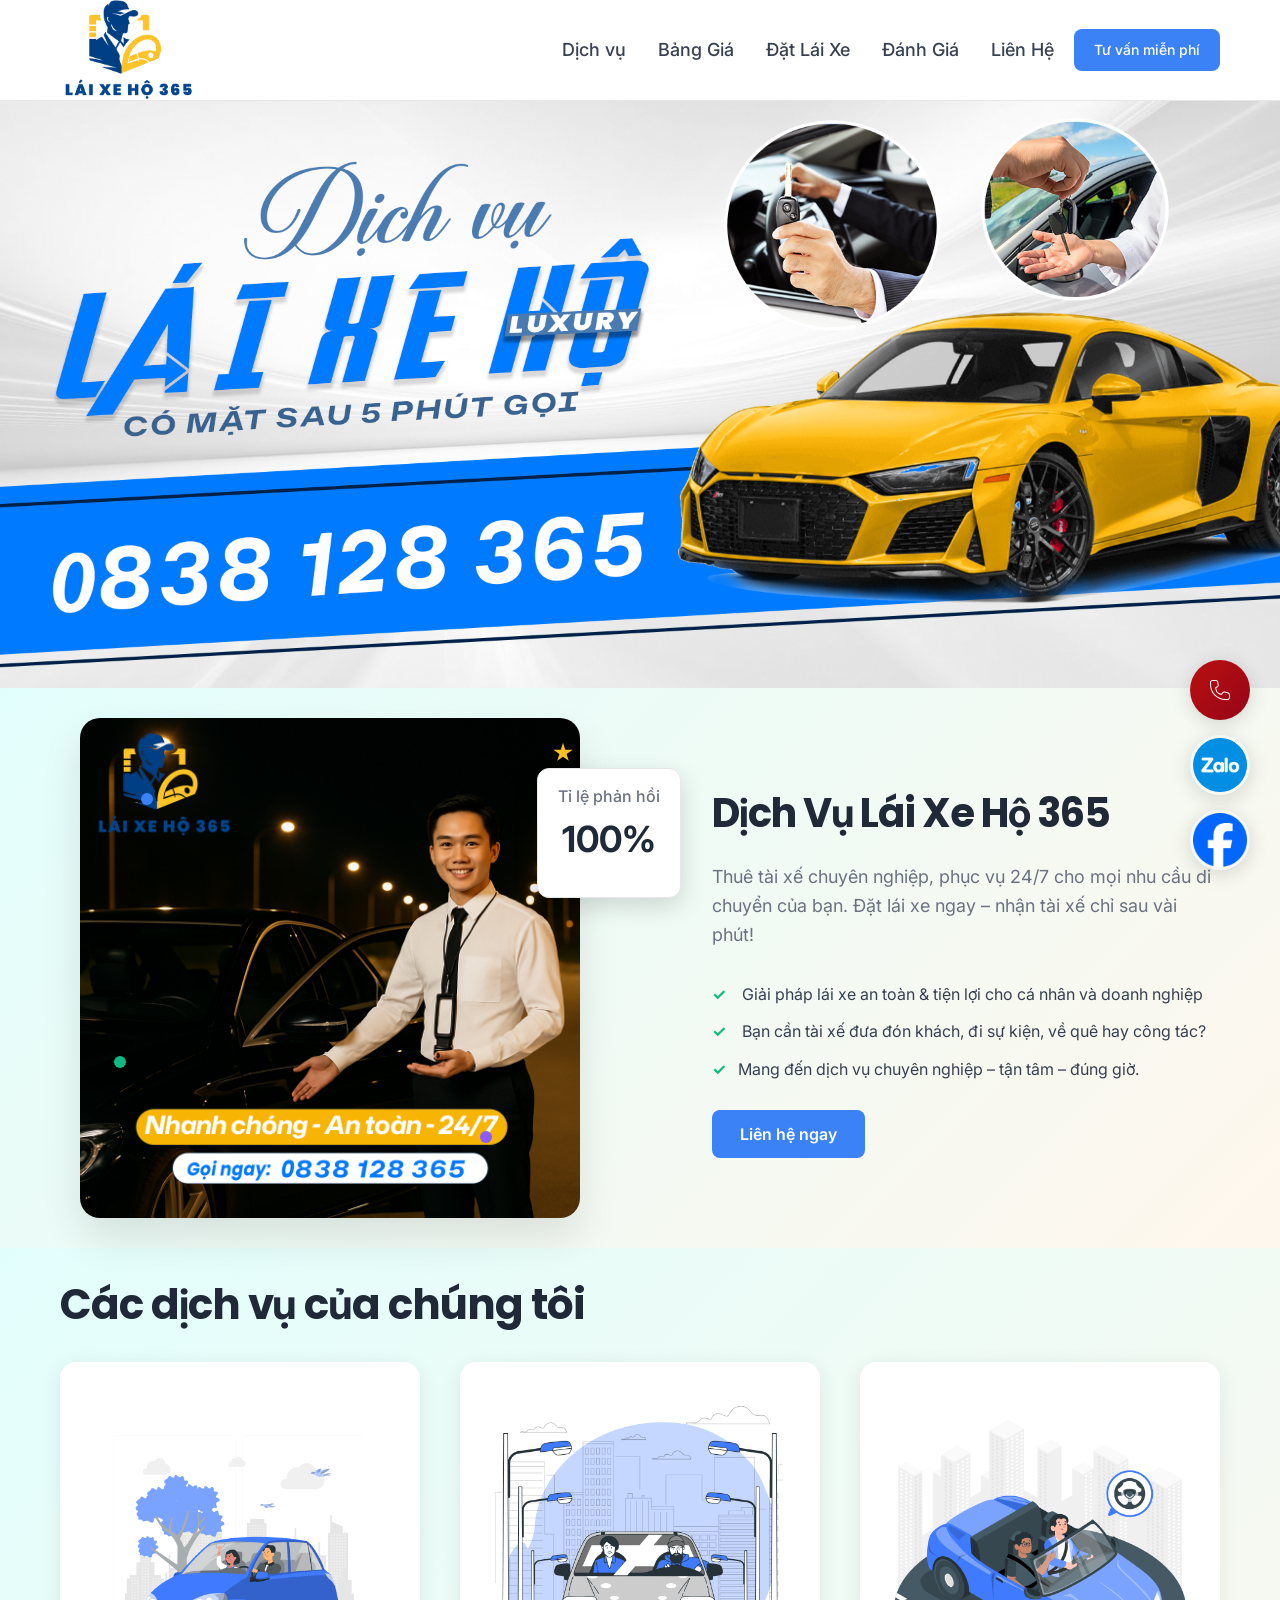
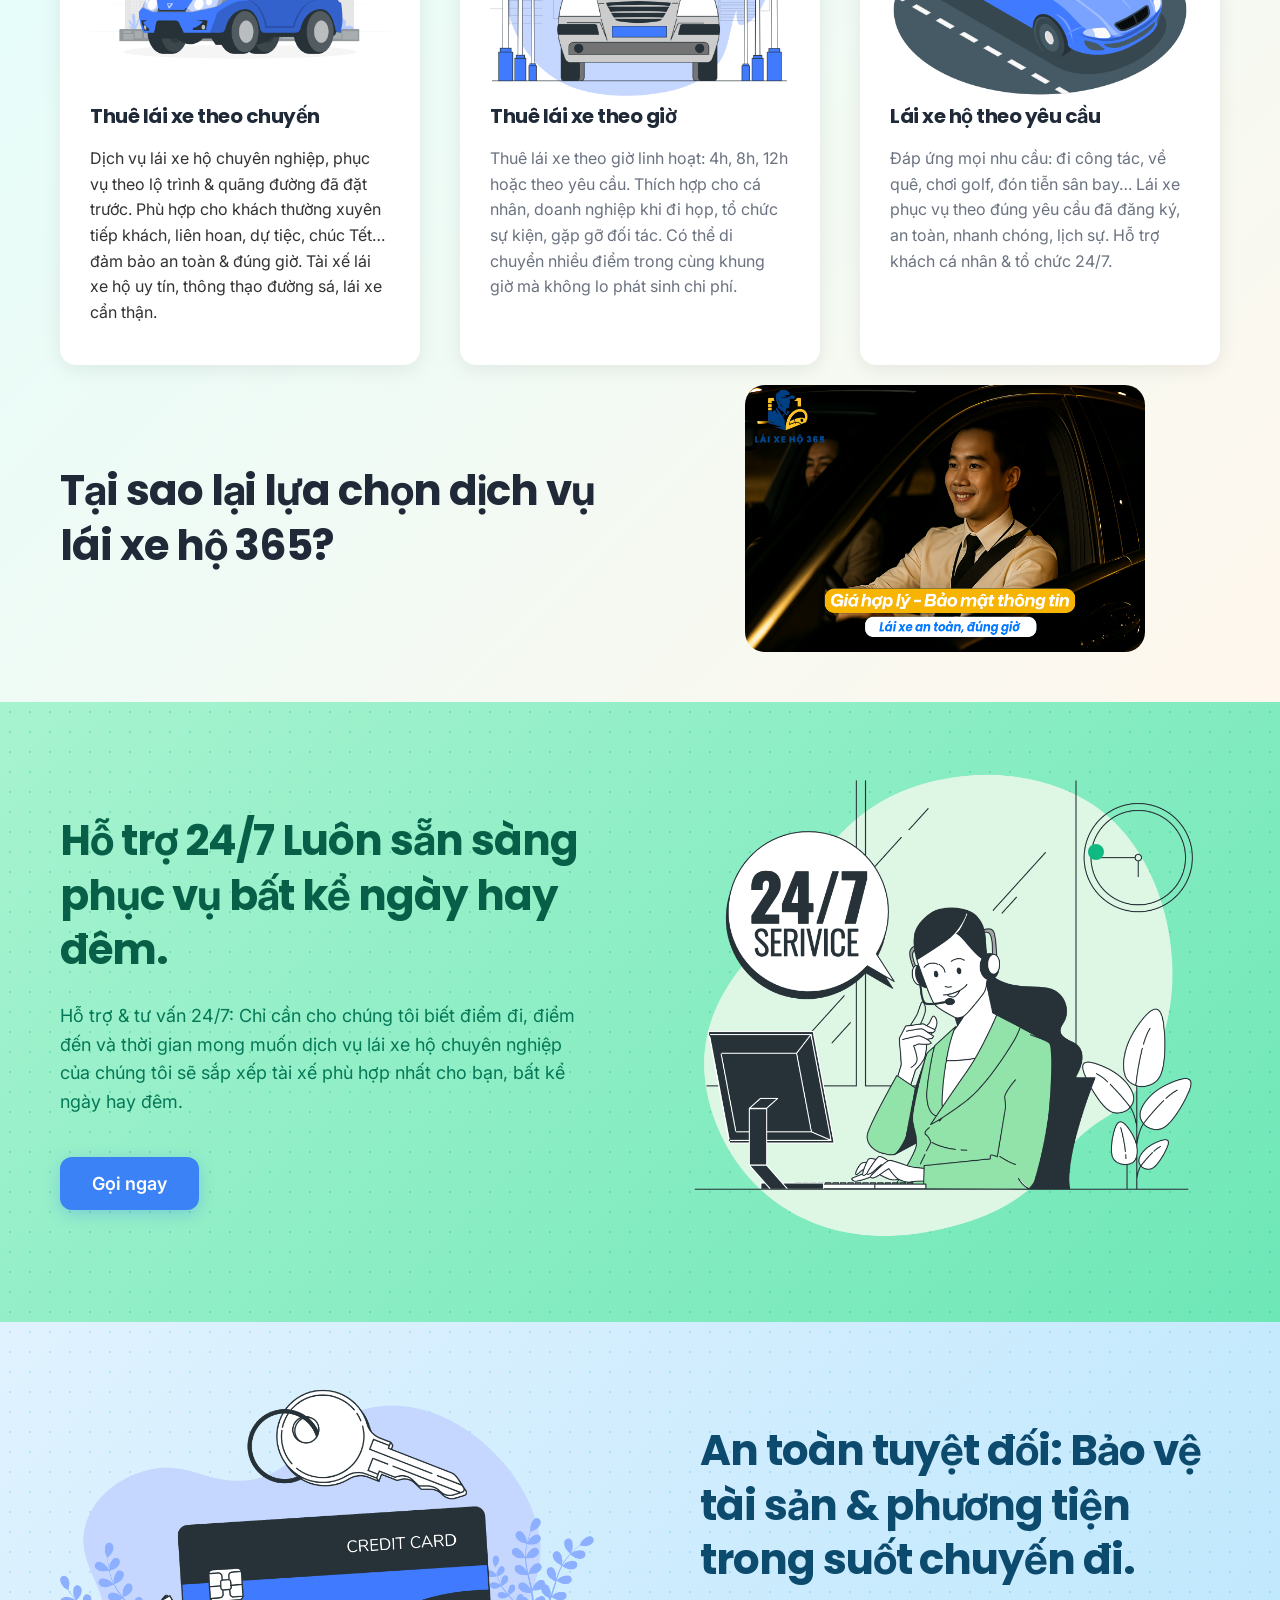
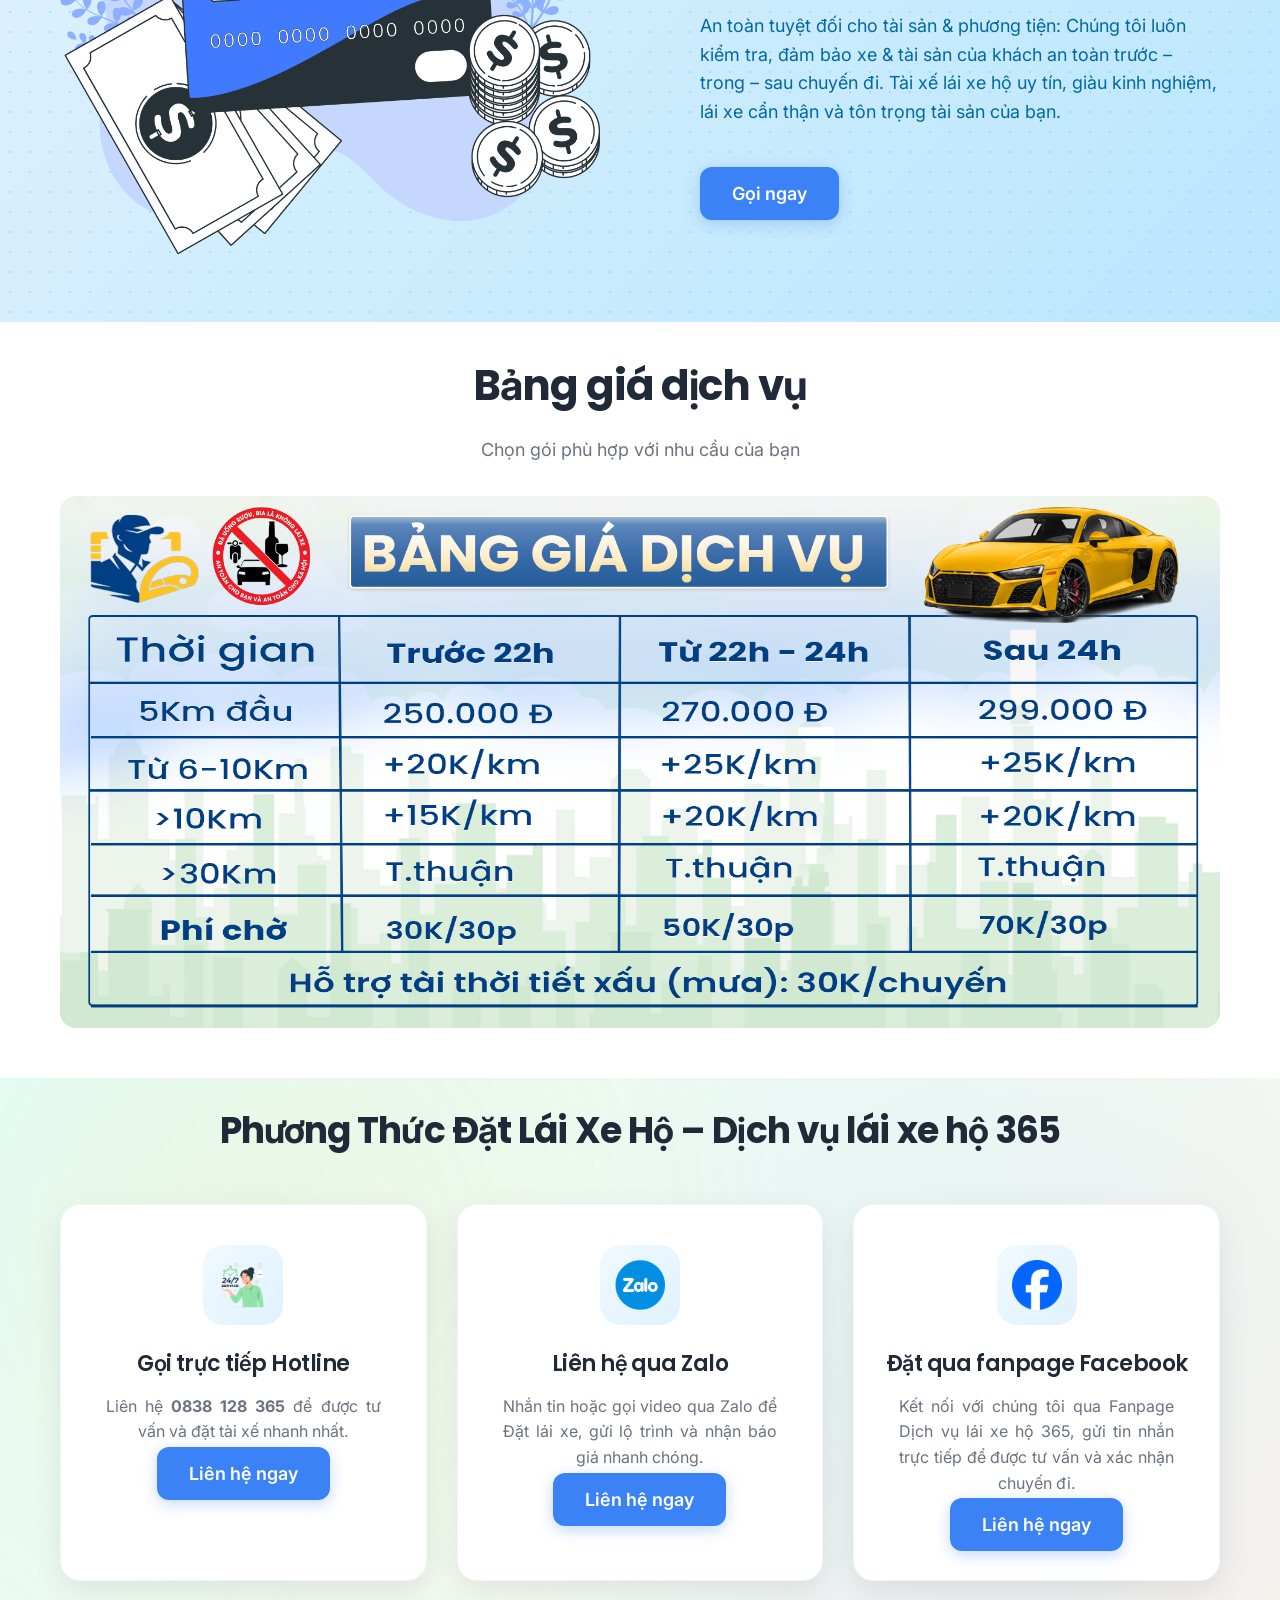
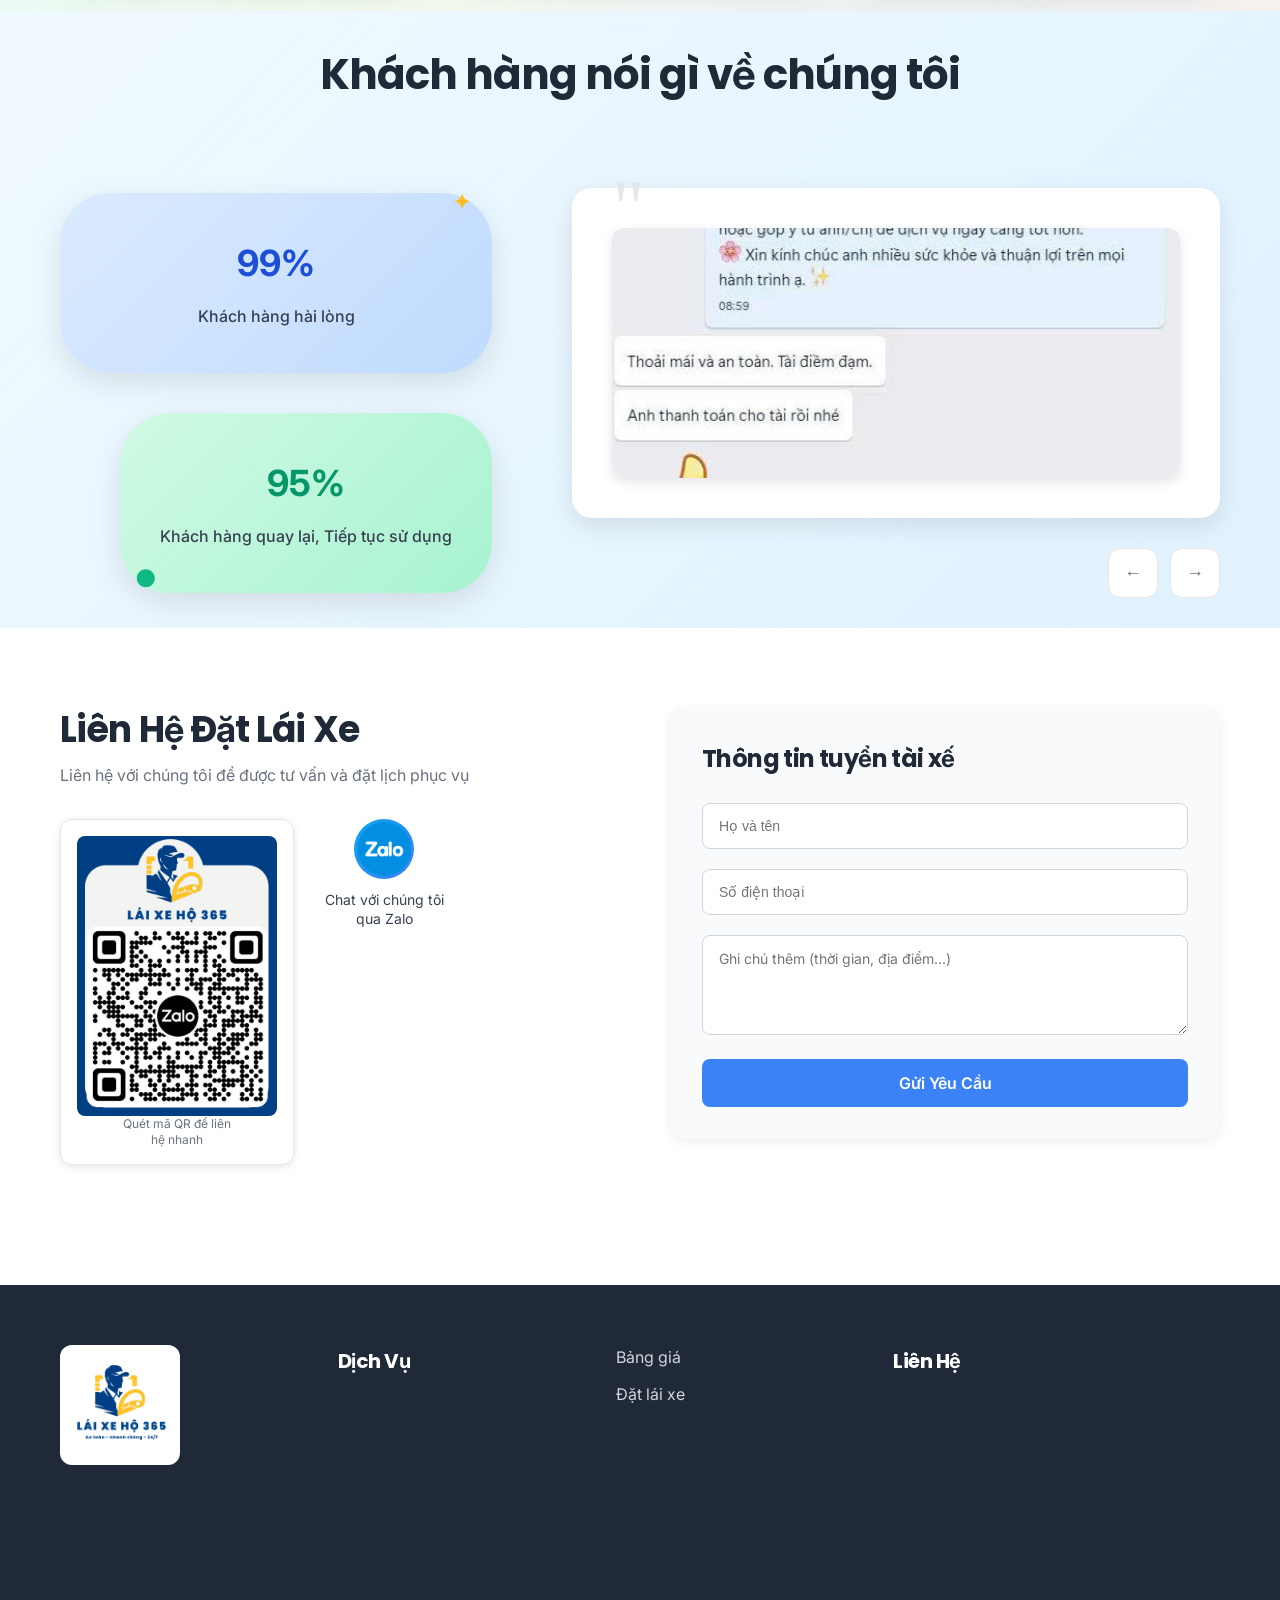
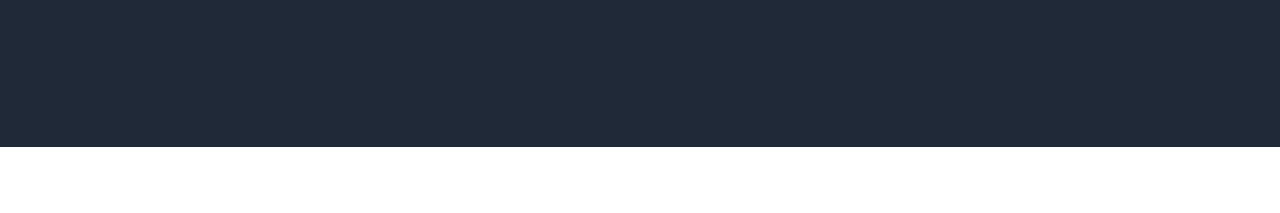
==== commit 73f5164a: "update ui page" ====
--- a/index.html
+++ b/index.html
@@ -7,7 +7,6 @@
     <link rel="stylesheet" href="style.css" />
     <link rel="stylesheet" href="scroll-animations.css" />
     <link rel="icon" href="images/favicon.ico" type="image/x-icon" />
-    <link rel="shortcut icon" href="images/favicon.ico" type="image/x-icon" />
   </head>
   <body>
     <!-- Header -->
@@ -410,14 +409,14 @@
             <div class="testimonials-stats">
               <!-- Stat 1: Cost Reduction -->
               <div class="stat-bubble stat-bubble-blue ">
-                <span class="stat-value"> 90% </span>
+                <span class="stat-value"> 99% </span>
                 <span class="stat-label">Khách hàng hài lòng</span>
                 <div class="stat-decorative star-icon">✦</div>
               </div>
 
               <!-- Stat 2: Rating Increase -->
               <div class="stat-bubble stat-bubble-green">
-                <div class="stat-value">85%   </div>
+                <div class="stat-value">95%   </div>
                 <div class="stat-label">Khách hàng quay lại, Tiếp tục sử dụng</div>
                 <div class="stat-decorative dot-icon">●</div>
               </div>
@@ -431,6 +430,12 @@
                   <img src="images/feedback_2.jpg" alt="Slide 2" class="testimonial-img" data-slide="1">
                   <img src="images/feedback_3.jpg" alt="Slide 3" class="testimonial-img" data-slide="2">
                   <img src="images/feedback_4.jpg" alt="Slide 4" class="testimonial-img" data-slide="3">
+                  <img src="images/feedback_5.jpg" alt="Slide 5" class="testimonial-img" data-slide="4">
+                  <img src="images/feedback_6.jpg" alt="Slide 6" class="testimonial-img" data-slide="5">
+                  <img src="images/feedback_7.jpg" alt="Slide 7" class="testimonial-img" data-slide="6">
+                  <img src="images/feedback_8.jpg" alt="Slide 8" class="testimonial-img" data-slide="7">
+                  <img src="images/feedback_9.jpg" alt="Slide 9" class="testimonial-img" data-slide="8">
+                  <img src="images/feedback_10.jpg" alt="Slide 10" class="testimonial-img" data-slide="9">
                 </div>
               </div>
 
@@ -581,6 +586,15 @@
                 <a href="mailto:dichvulaixeho365@gmail.com">
                   <span class="contact-icon">✉️</span>
                   <span class="contact-detail">dichvulaixeho365@gmail.com</span>
+                </a>
+              </li>
+              <li class="contact-info">
+                <a href="mailto:dichvulaixeho365@gmail.com">
+                  <span class="contact-icon">📍</span>
+                  <span class="contact-detail"> 
+                    Tầng 10, Tòa nhà CEO Tower - Lô HH2-1, 
+                    Đường Phạm Hùng, P. Mễ Trì, Q. Nam Từ Liêm, Hà Nội
+                  </span>
                 </a>
               </li>
             </ul>
--- a/style.css
+++ b/style.css
@@ -2957,6 +2957,7 @@
   position: relative;
   width: 100%;
   height: 250px;
+  /* height: 500px; */
   overflow: hidden;
   border-radius: 12px;
   box-shadow: 0 4px 12px rgba(0, 0, 0, 0.1);
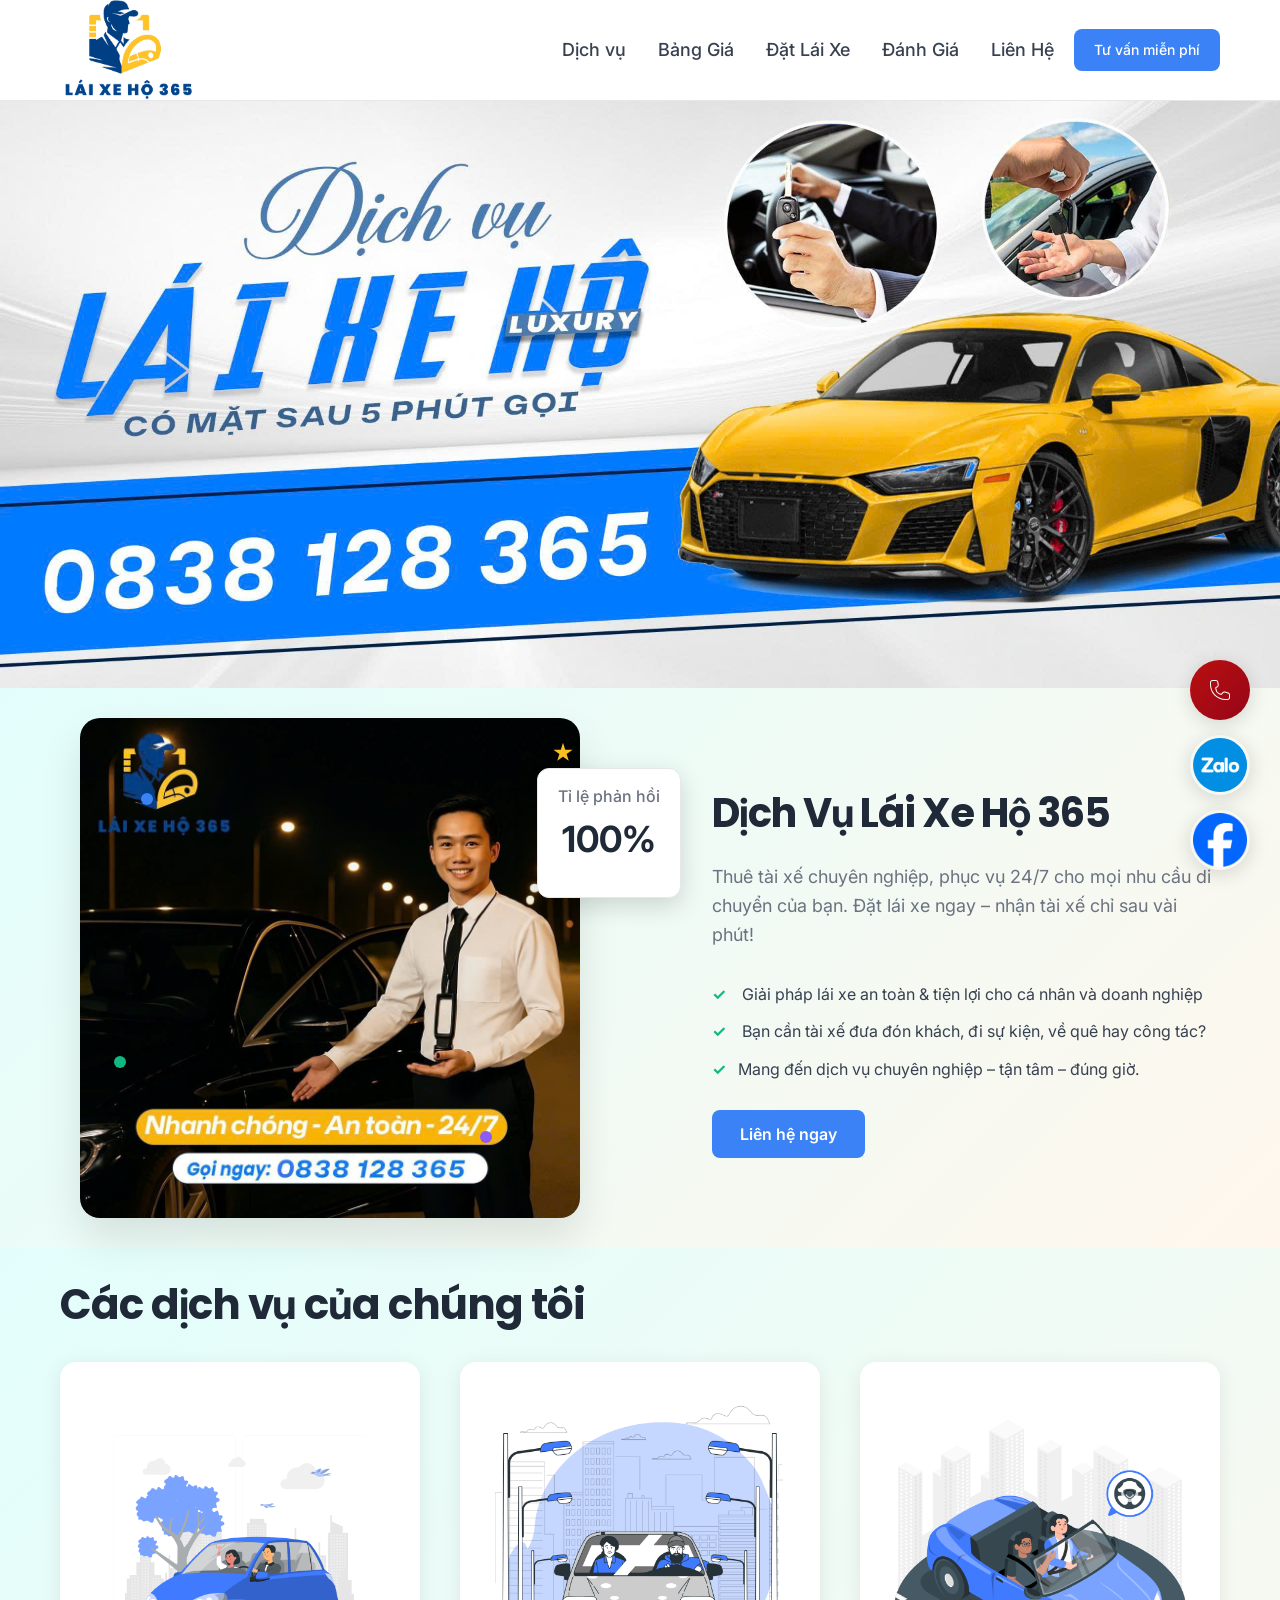
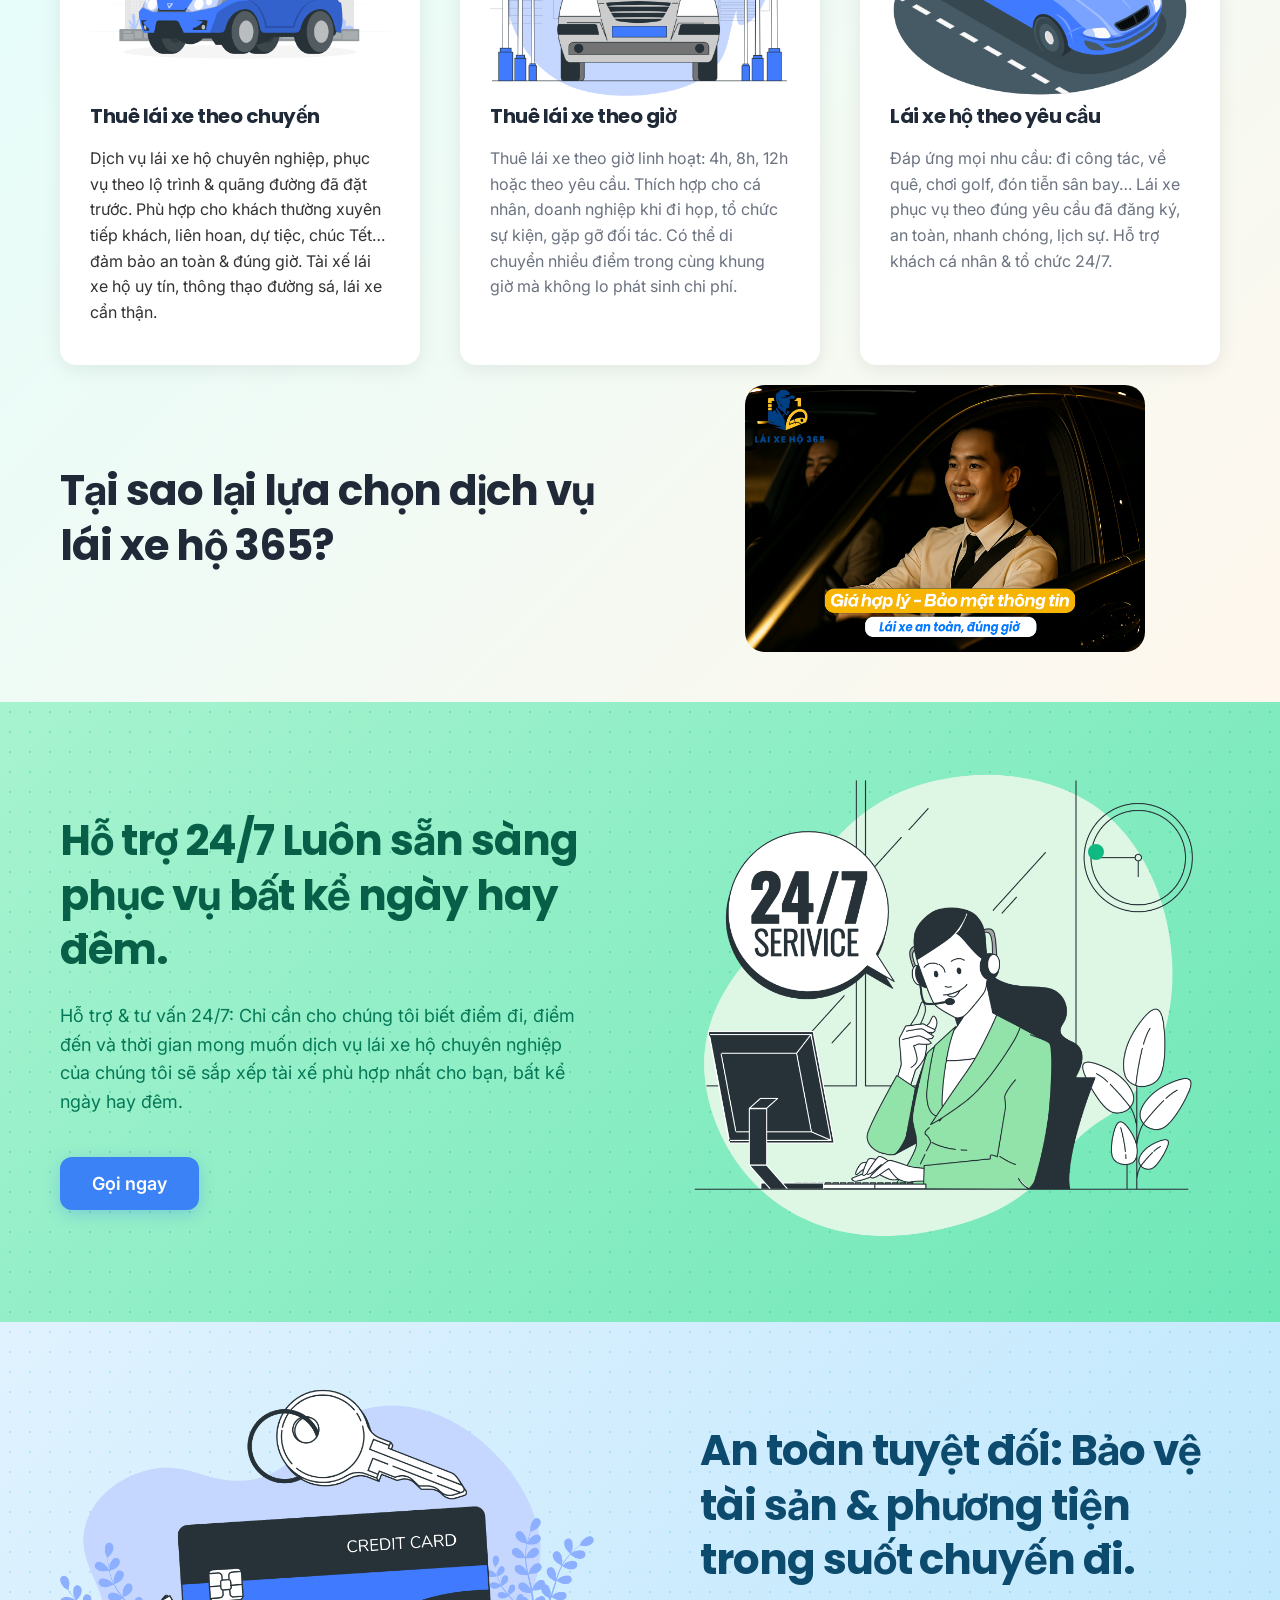
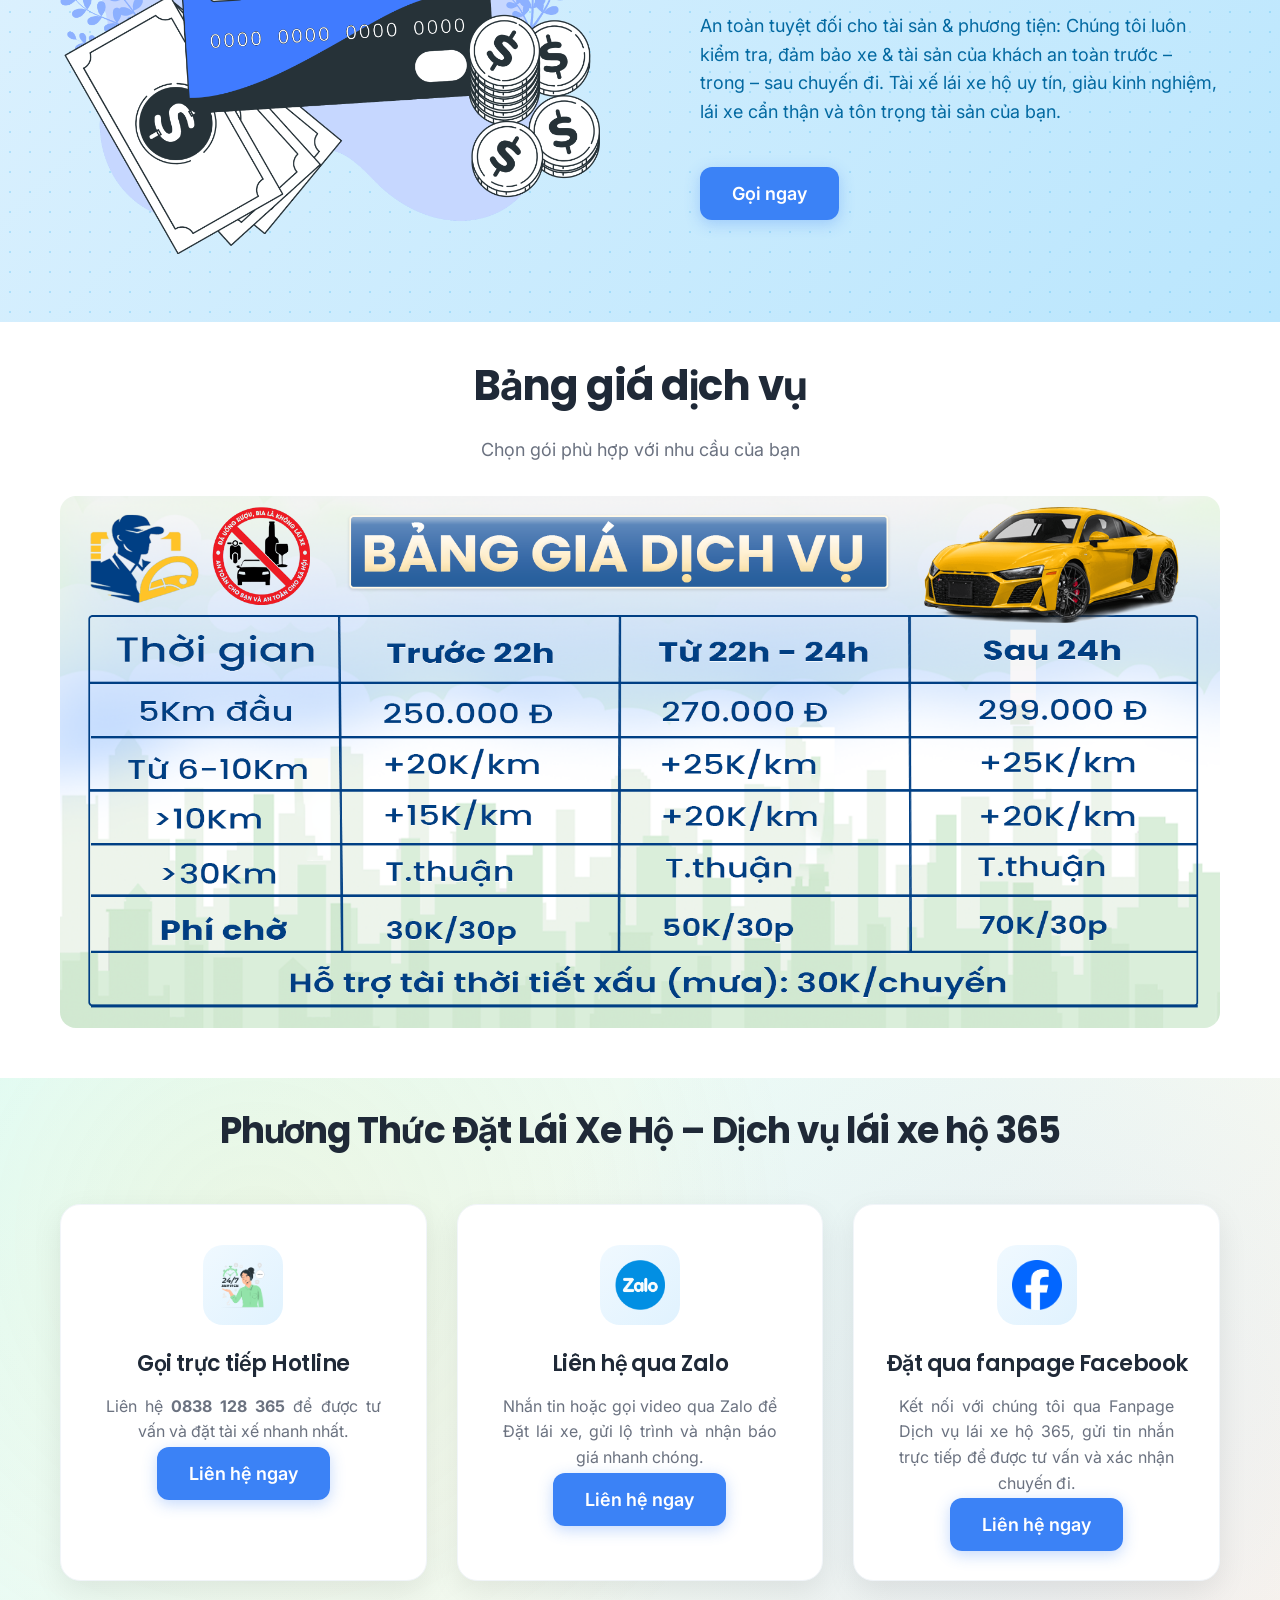
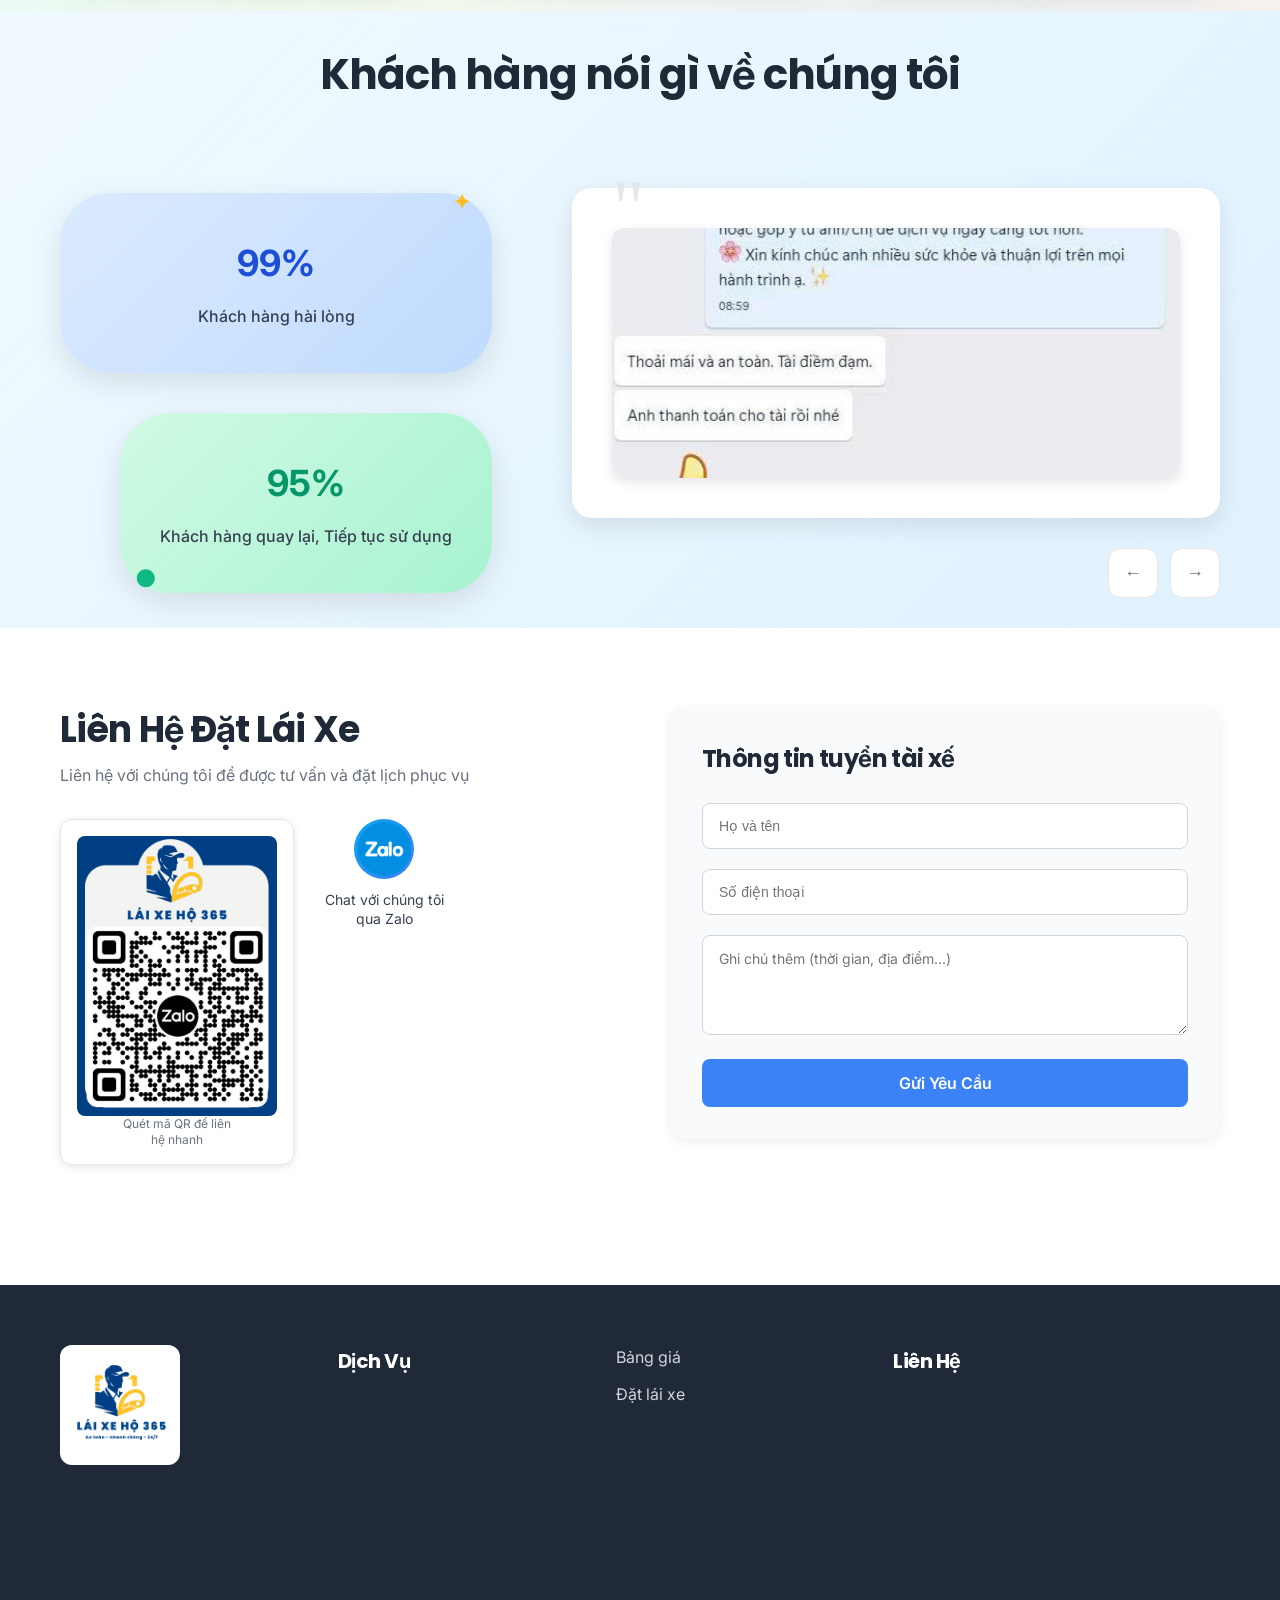
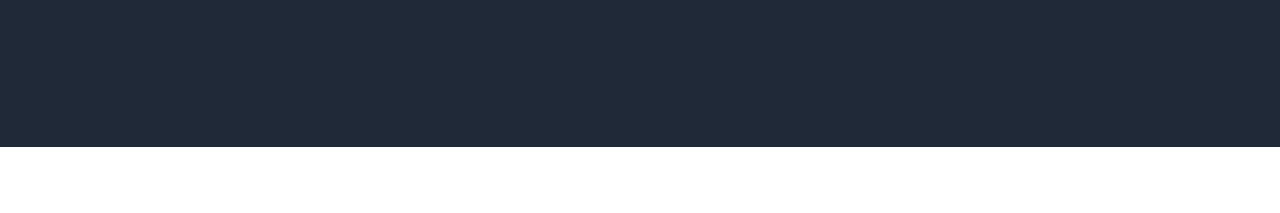
==== commit c9bccd80: "change image" ====
--- a/index.html
+++ b/index.html
@@ -48,7 +48,7 @@
 
     <!-- Hero Section -->
     <section class="hero">
-      <img src="images/banner.png" alt="">
+      <img src="images/banner.jpg" alt="">
     </section>
 
     <!-- Stats Section -->
@@ -58,7 +58,7 @@
           <!-- Left side - Image -->
           <div class="stats-image">
             <img
-              src="images/image_1.png"
+              src="images/image_1.jpg"
               alt="Customer Support Representative"
               class="stats-img"
             />
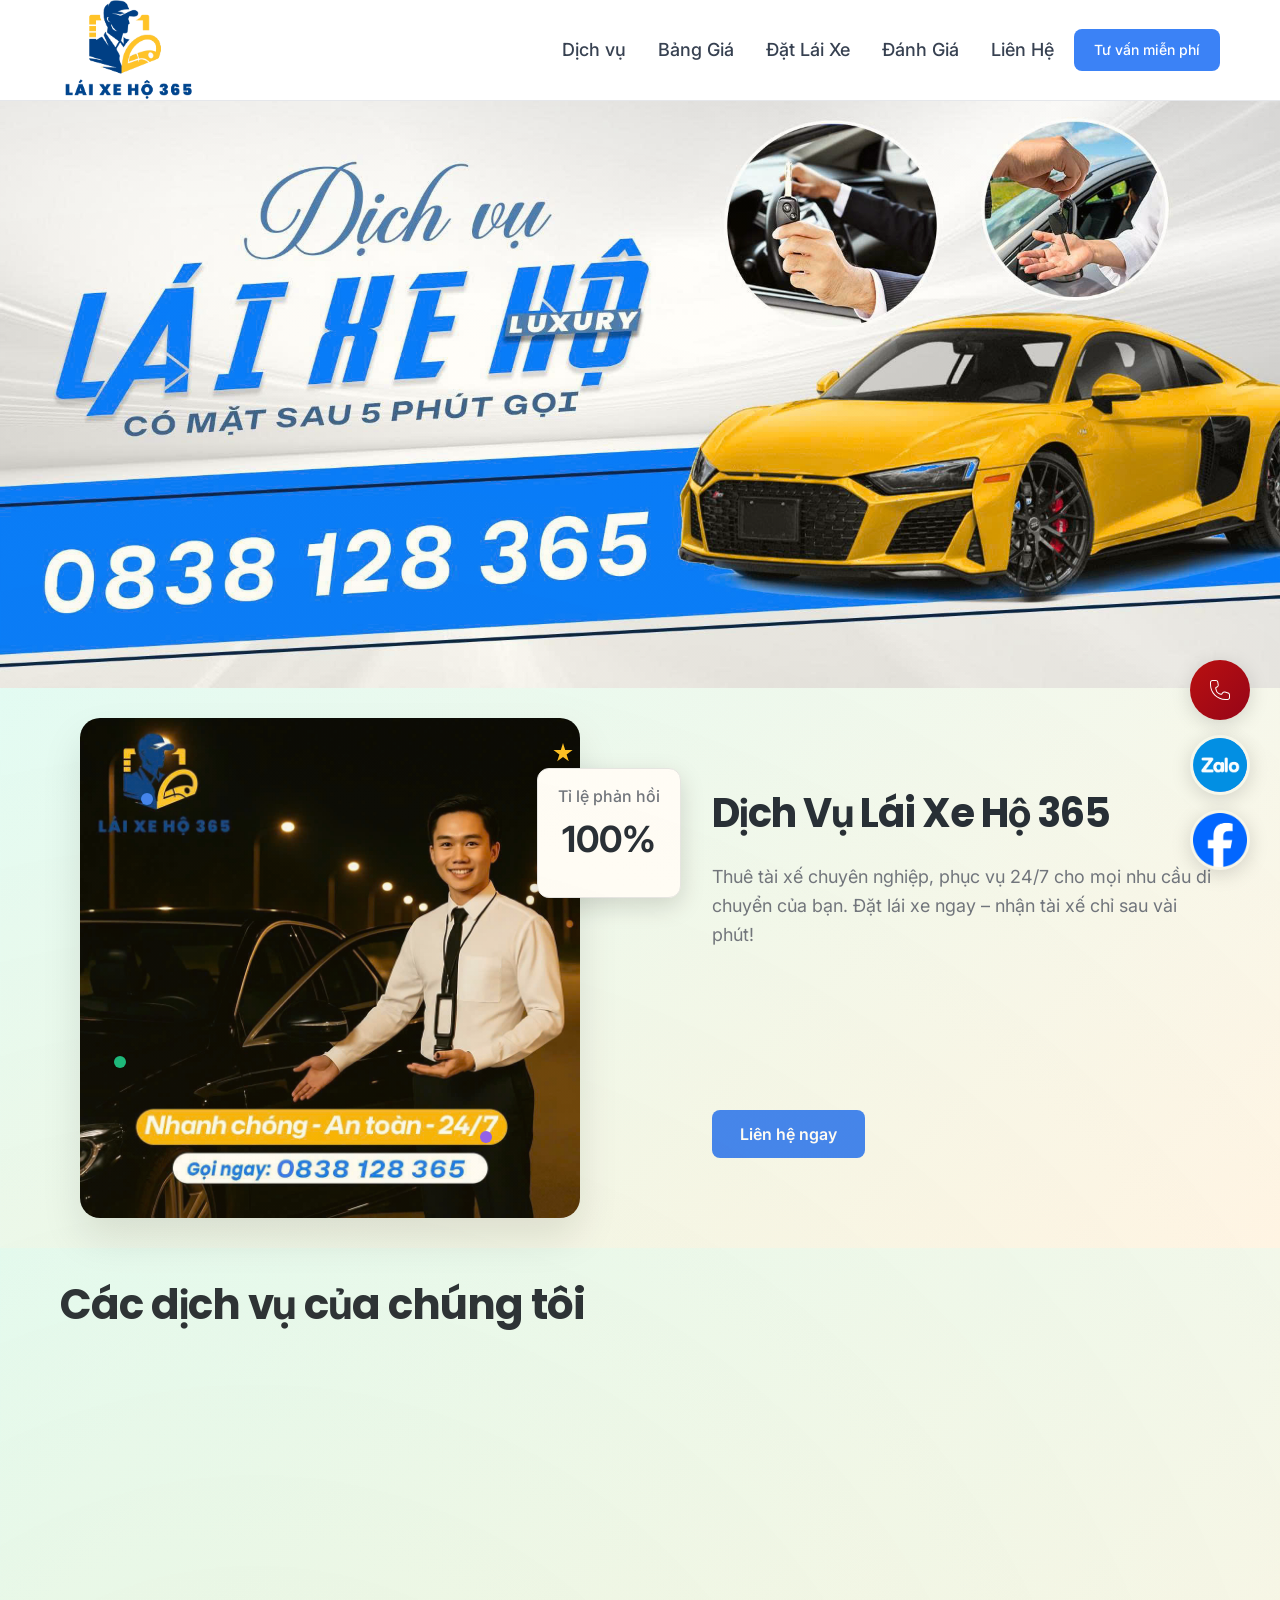
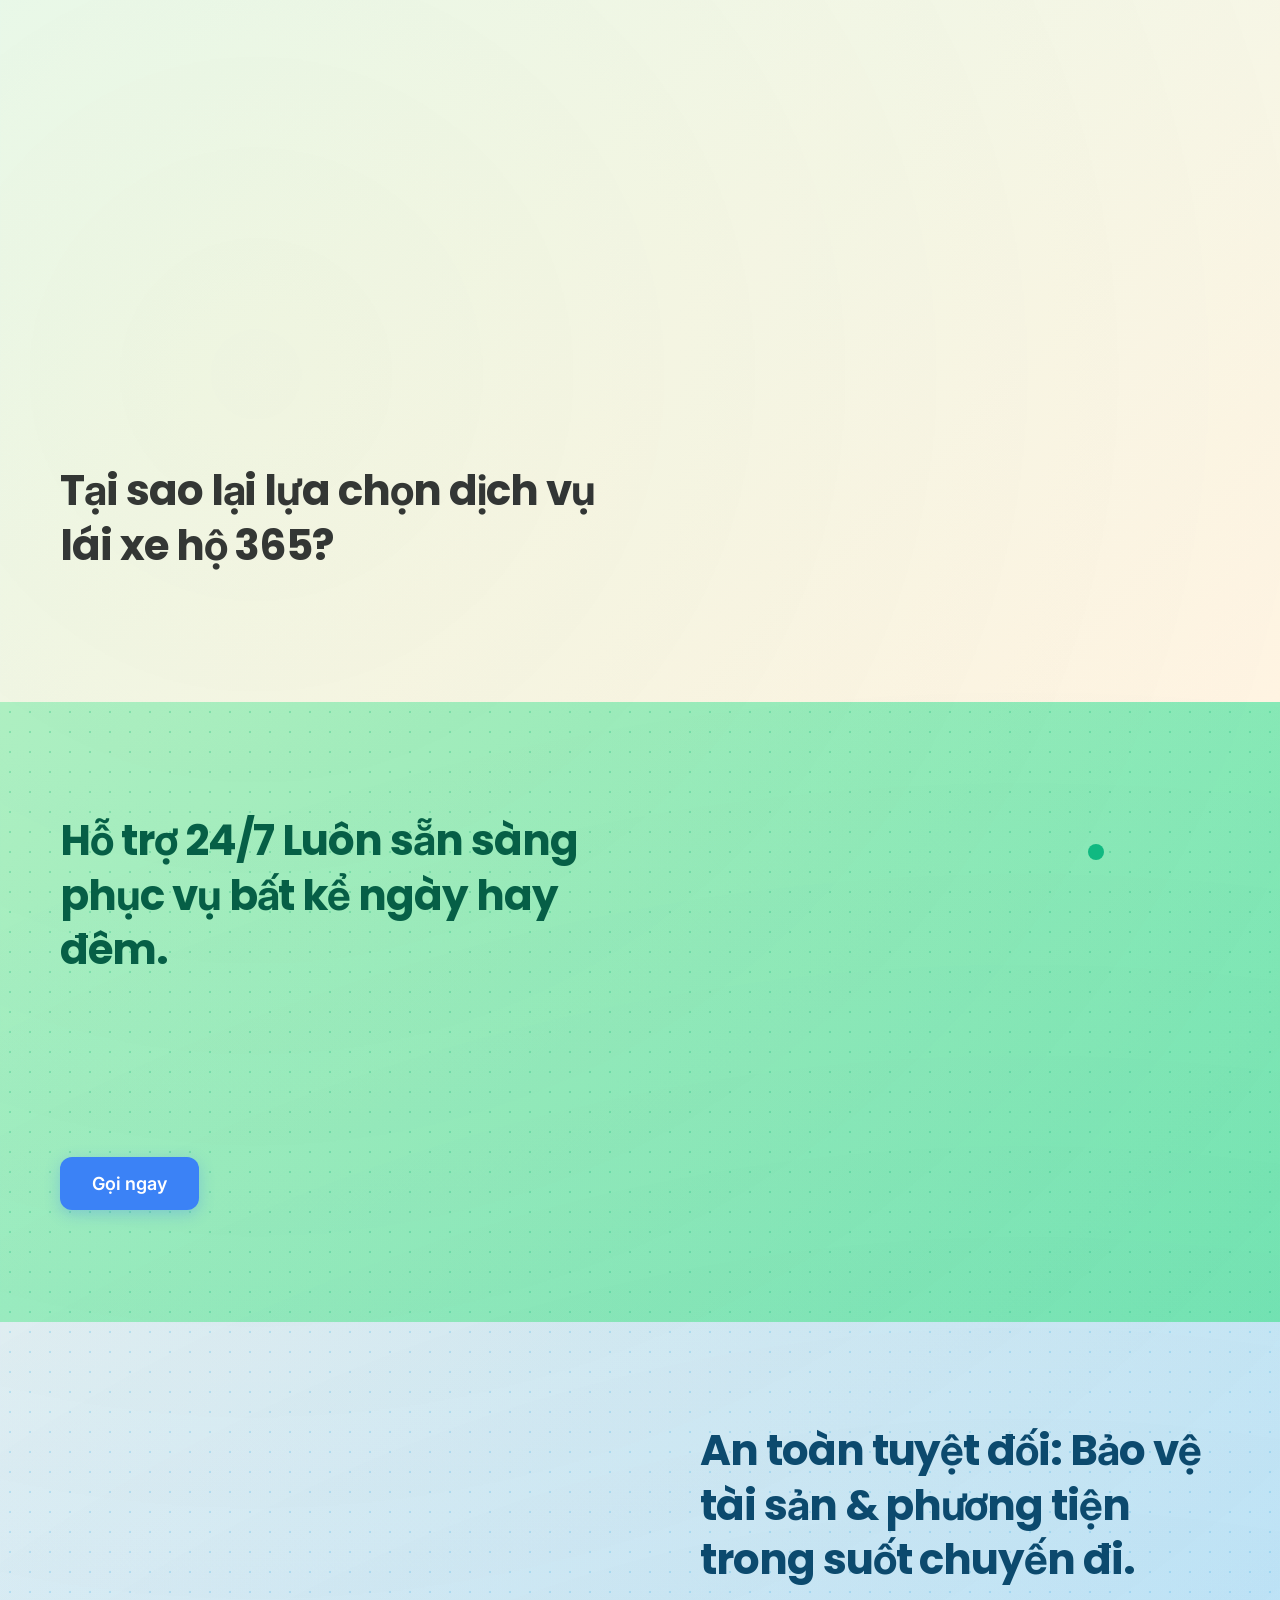
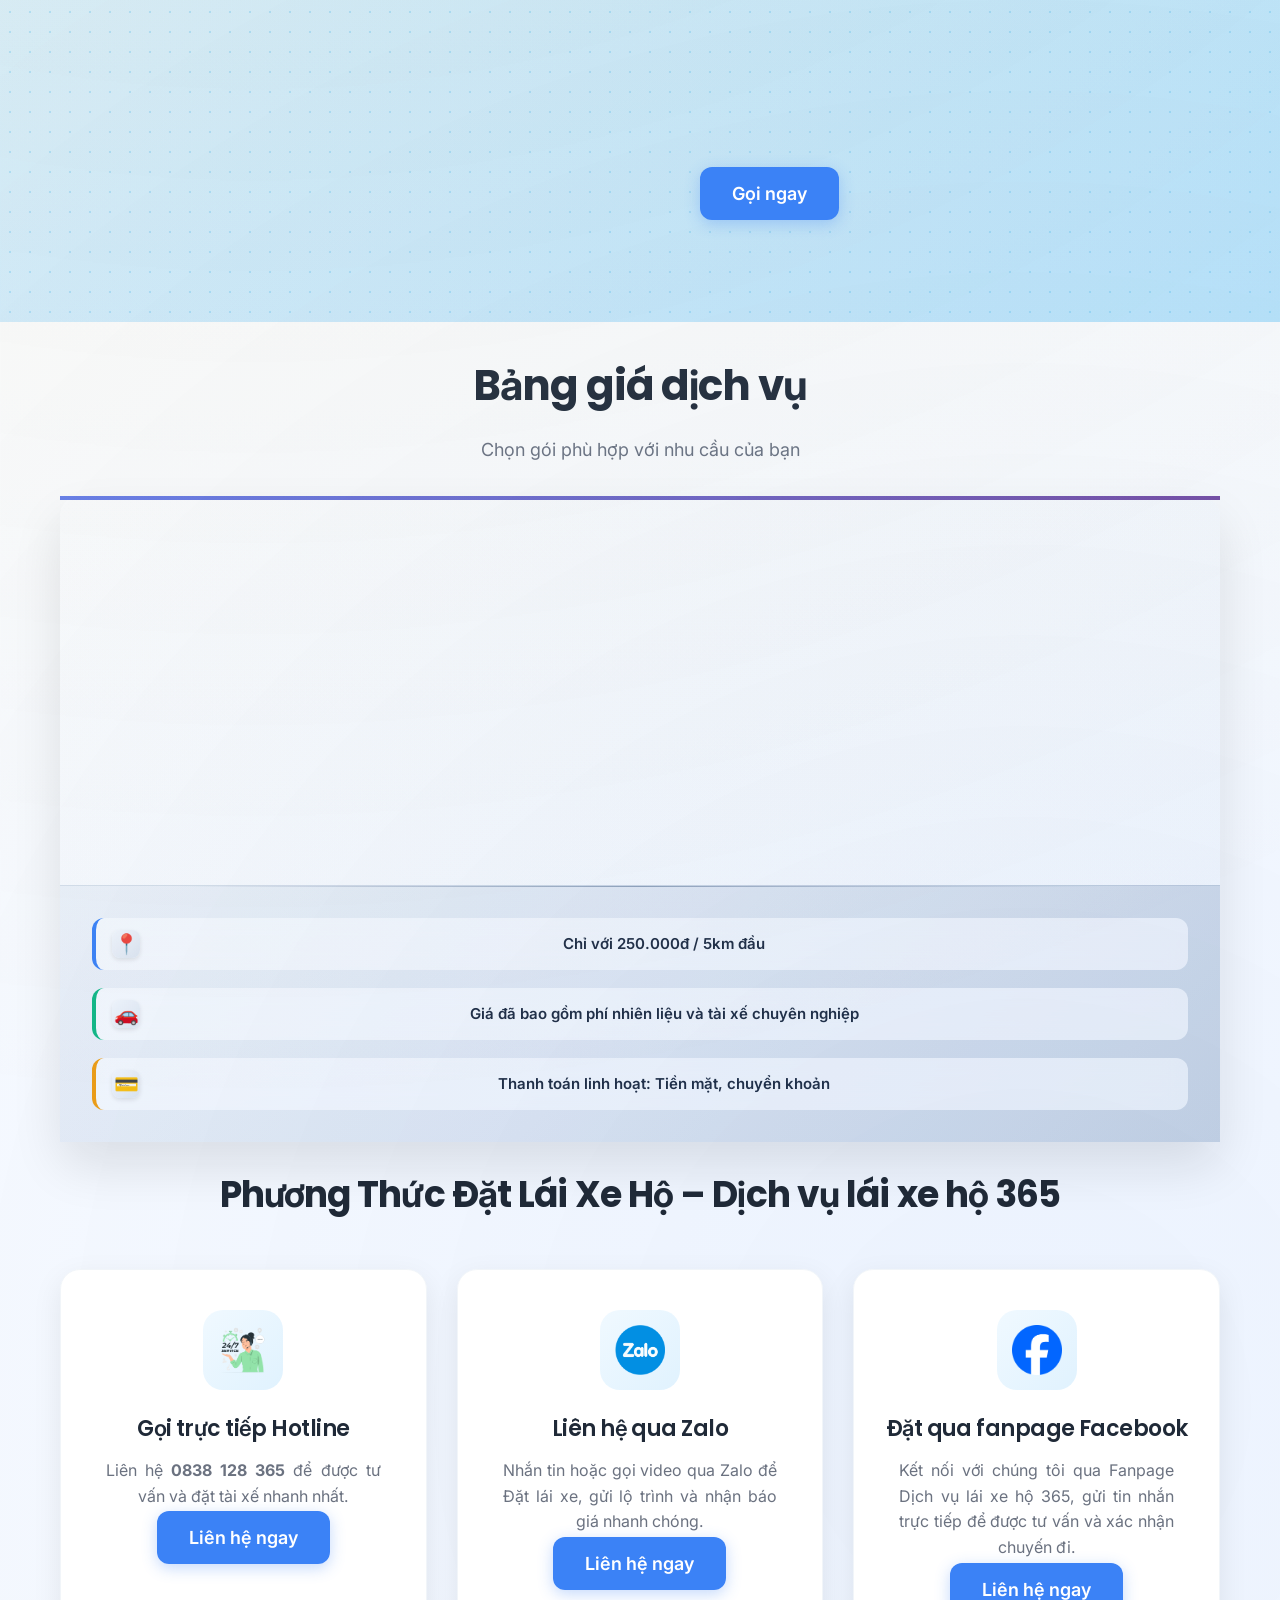
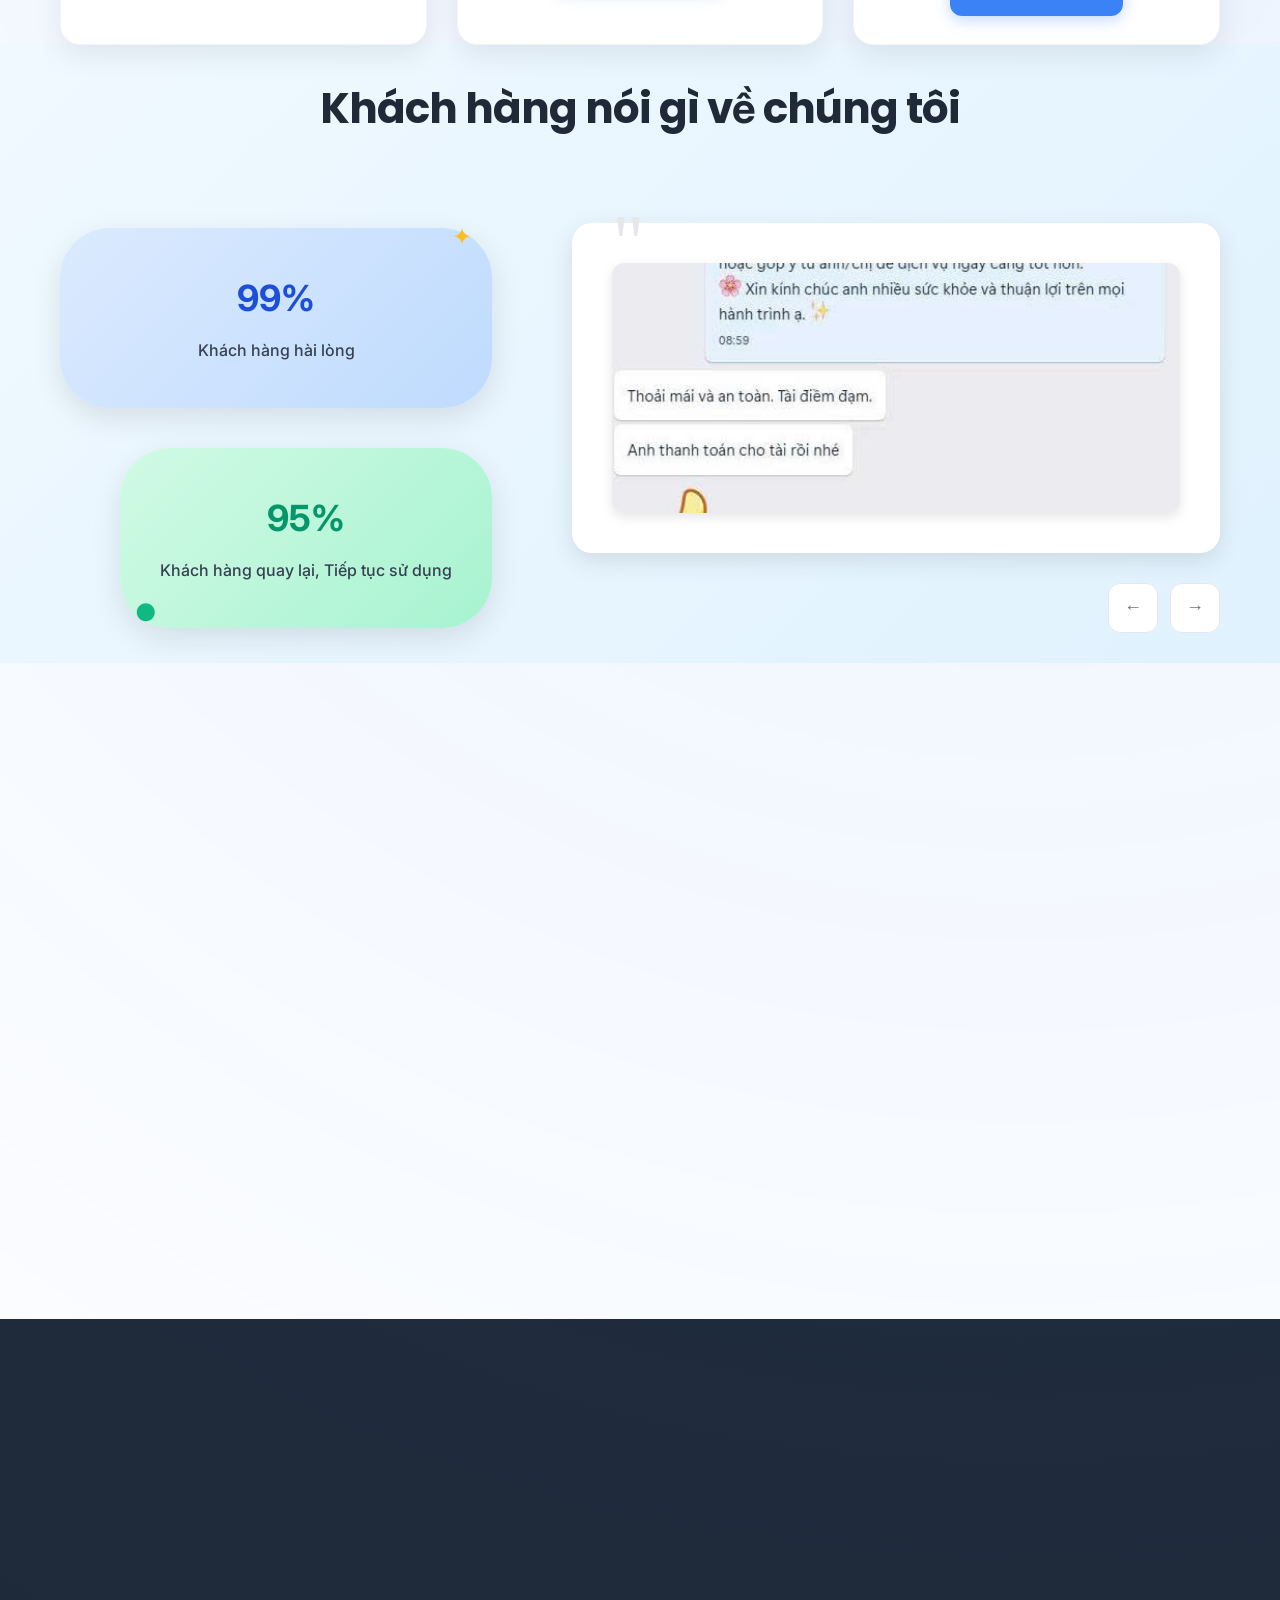
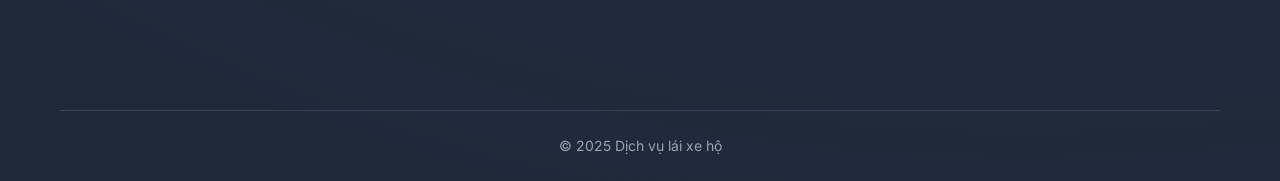
==== commit faaab965: "update ui" ====
--- a/index.html
+++ b/index.html
@@ -243,7 +243,70 @@
         <div class="pricing-content">
           <h2 class="pricing-title">Bảng giá dịch vụ</h2>
           <p class="pricing-subtitle">Chọn gói phù hợp với nhu cầu của bạn</p>
-          <img src="images/table_price_2.png" alt="Bảng giá dịch vụ lái xe hộ" style="width: 100%; height: auto; border-radius: 16px; margin-bottom: 20px;">
+          
+          <!-- Pricing Table -->
+          <div class="pricing-table">
+            <table class="price-table">
+              <thead>
+                <tr>
+                  <th>Loại phí</th>
+                  <th>Trước 22h</th>
+                  <th class="featured-header">
+                    <span class="popular-badge-header">★ PHỔ BIẾN ★</span>
+                    22h - 24h
+                  </th>
+                  <th>Sau 24h</th>
+                </tr>
+              </thead>
+              <tbody>
+                <tr class="price-row">
+                  <td class="fee-type">5km đầu</td>
+                  <td class="base-price">250.000đ</td>
+                  <td class="base-price ">270.000đ</td>
+                  <td class="base-price">299.000đ</td>
+                </tr>
+                <tr class="price-row">
+                  <td class="fee-type">6-10km</td>
+                  <td class="km-price">+20.000đ/km</td>
+                  <td class="km-price ">+25.000đ/km</td>
+                  <td class="km-price">+25.000đ/km</td>
+                </tr>
+                <tr class="price-row">
+                  <td class="fee-type">Trên 10km</td>
+                  <td class="km-price">+15.000đ/km</td>
+                  <td class="km-price ">+20.000đ/km</td>
+                  <td class="km-price">+20.000đ/km</td>
+                </tr>
+                <tr class="price-row">
+                  <td class="fee-type">Phí chờ (30p)</td>
+                  <td class="wait-fee">30.000đ</td>
+                  <td class="wait-fee ">50.000đ</td>
+                  <td class="wait-fee">70.000đ</td>
+                </tr>
+                <tr class="price-row">
+                  <td class="fee-type">Phụ thu mưa</td>
+                  <td class="rain-fee">30.000đ</td>
+                  <td class="rain-fee ">30.000đ</td>
+                  <td class="rain-fee">30.000đ</td>
+                </tr>
+              </tbody>
+            </table>
+            
+            <div class="pricing-notes">
+              <div class="note-item">
+                <span class="note-icon">📍</span>
+                <span class="note-text">Chỉ với 250.000đ / 5km đầu</span>
+              </div>
+              <div class="note-item">
+                <span class="note-icon">🚗</span>
+                <span class="note-text">Giá đã bao gồm phí nhiên liệu và tài xế chuyên nghiệp</span>
+              </div>
+              <div class="note-item">
+                <span class="note-icon">💳</span>
+                <span class="note-text">Thanh toán linh hoạt: Tiền mặt, chuyển khoản</span>
+              </div>
+            </div>
+          </div>
 
           <!-- <div class="pricing-cards">
             <div class="pricing-card ">
--- a/style.css
+++ b/style.css
@@ -1413,6 +1413,8 @@
   text-align: center;
   max-width: 1200px;
   margin: 0 auto;
+  position: relative;
+  overflow: visible;
 }
 
 .pricing-title {
@@ -1574,6 +1576,554 @@
   border-color: #d1d5db;
 }
 
+/* Pricing Table Styles */
+.pricing-table {
+  max-width: 1200px;
+  margin: 30px auto 0;
+  background: linear-gradient(145deg, #ffffff, #f8fafc);
+  border-radius: 20px;
+  box-shadow: 
+    0 25px 50px rgba(0, 0, 0, 0.1),
+    0 0 0 1px rgba(255, 255, 255, 0.1);
+  overflow: visible;
+  position: relative;
+}
+
+.pricing-table::before {
+  content: '';
+  position: absolute;
+  top: 0;
+  left: 0;
+  right: 0;
+  height: 4px;
+  background: linear-gradient(90deg, #667eea, #764ba2, #f093fb, #f5576c);
+  background-size: 300% 300%;
+  animation: gradient-shift 6s ease infinite;
+}
+
+@keyframes gradient-shift {
+  0%, 100% { background-position: 0% 50%; }
+  50% { background-position: 100% 50%; }
+}
+
+.price-table {
+  width: 100%;
+  border-collapse: collapse;
+  font-family: 'Inter', sans-serif;
+  overflow: visible;
+  table-layout: fixed;
+}
+
+.price-table thead {
+  background: linear-gradient(135deg, #667eea 0%, #764ba2 100%);
+  color: white;
+  position: relative;
+  overflow: visible;
+}
+
+.price-table thead tr {
+  overflow: visible;
+}
+
+.price-table thead::after {
+  content: '';
+  position: absolute;
+  bottom: 0;
+  left: 0;
+  right: 0;
+  height: 1px;
+  background: linear-gradient(90deg, transparent, rgba(255,255,255,0.3), transparent);
+}
+
+.price-table th {
+  padding: 20px 12px;
+  font-size: 15px;
+  font-weight: 700;
+  text-align: center;
+  border-right: 1px solid rgba(255, 255, 255, 0.15);
+  text-shadow: 0 1px 2px rgba(0, 0, 0, 0.1);
+  letter-spacing: 0.3px;
+  vertical-align: middle;
+}
+
+.price-table th:last-child {
+  border-right: none;
+}
+
+.price-table tbody tr {
+  transition: all 0.4s cubic-bezier(0.4, 0, 0.2, 1);
+  position: relative;
+}
+
+.price-table tbody tr:hover {
+  background: linear-gradient(135deg, #f0f9ff, #e0f2fe);
+  transform: translateY(-2px);
+  box-shadow: 0 8px 25px rgba(0, 0, 0, 0.1);
+}
+
+.price-table tbody tr:hover td.featured {
+  background: linear-gradient(135deg, #fde68a 0%, #fbbf24 50%, #f59e0b 100%);
+}
+
+.price-table thead th.featured-header {
+  background: linear-gradient(135deg, #fef3c7 0%, #fed7aa 50%, #fbbf24 100%) !important;
+  color: #1f2937 !important;
+  font-weight: 700;
+  position: relative;
+  text-shadow: none !important;
+  overflow: visible !important;
+}
+
+.price-table tbody td.featured {
+  background: linear-gradient(135deg, #fef3c7 0%, #fed7aa 50%, #fbbf24 100%) !important;
+  color: #1f2937 !important;
+  font-weight: 600;
+}
+
+/* Badge style for header */
+.popular-badge-header {
+  position: absolute;
+  top: -16px;
+  left: 50%;
+  transform: translateX(-50%);
+  background: linear-gradient(135deg, #f59e0b, #d97706);
+  color: white !important;
+  padding: 8px 16px;
+  border-radius: 14px;
+  font-size: 11px;
+  font-weight: 700;
+  letter-spacing: 0.5px;
+  box-shadow: 0 6px 20px rgba(245, 158, 11, 0.5);
+  white-space: nowrap;
+  z-index: 1000;
+  display: inline-block;
+  font-family: 'Inter', sans-serif;
+  border: 2px solid rgba(255, 255, 255, 0.3);
+}
+
+/* Legacy badge style */
+.popular-badge {
+  position: absolute;
+  top: -14px;
+  left: 50%;
+  transform: translateX(-50%);
+  background: linear-gradient(135deg, #f59e0b, #d97706);
+  color: white !important;
+  padding: 6px 14px;
+  border-radius: 12px;
+  font-size: 10px;
+  font-weight: 700;
+  letter-spacing: 0.5px;
+  box-shadow: 0 4px 12px rgba(245, 158, 11, 0.4);
+  white-space: nowrap;
+  z-index: 100;
+  display: inline-block;
+  font-family: 'Inter', sans-serif;
+}
+
+/* Backup CSS using pseudo element */
+.price-table tbody tr.featured td:first-child::before {
+  content: '★ PHỔ BIẾN ★';
+  position: absolute;
+  top: -12px;
+  left: 50%;
+  transform: translateX(-50%);
+  background: linear-gradient(135deg, #f59e0b, #d97706);
+  color: white !important;
+  padding: 6px 14px;
+  border-radius: 12px;
+  font-size: 10px;
+  font-weight: 700;
+  letter-spacing: 0.5px;
+  box-shadow: 0 4px 12px rgba(245, 158, 11, 0.4);
+  white-space: nowrap;
+  z-index: 100;
+  display: none; /* Hide this as we use HTML badge now */
+  font-family: 'Inter', sans-serif;
+}
+
+.price-table tbody tr.featured:hover {
+  background: linear-gradient(135deg, #fde68a 0%, #fbbf24 50%, #f59e0b 100%);
+  transform: translateY(-4px);
+  box-shadow: 0 12px 30px rgba(245, 158, 11, 0.3);
+}
+
+.price-table td {
+  padding: 20px 12px;
+  text-align: center;
+  border-right: 1px solid #e2e8f0;
+  border-bottom: 1px solid #e2e8f0;
+  font-size: 15px;
+  font-weight: 500;
+  position: relative;
+  vertical-align: middle;
+}
+
+.price-table td:last-child {
+  border-right: none;
+}
+
+.fee-type {
+  font-weight: 700;
+  color: #1e293b;
+  font-size: 16px;
+  background: linear-gradient(135deg, #667eea, #764ba2);
+  -webkit-background-clip: text;
+  -webkit-text-fill-color: transparent;
+  background-clip: text;
+  text-align: left;
+  padding-left: 20px;
+}
+
+.time-slot {
+  font-weight: 700;
+  color: #1e293b;
+  font-size: 16px;
+  background: linear-gradient(135deg, #667eea, #764ba2);
+  -webkit-background-clip: text;
+  -webkit-text-fill-color: transparent;
+  background-clip: text;
+}
+
+.base-price {
+  font-weight: 800;
+  background: linear-gradient(135deg, #ef4444, #dc2626);
+  -webkit-background-clip: text;
+  -webkit-text-fill-color: transparent;
+  background-clip: text;
+  font-size: 17px;
+  position: relative;
+}
+
+.base-price.featured {
+  color: #dc2626 !important;
+  background: linear-gradient(135deg, #dc2626, #991b1b) !important;
+  -webkit-background-clip: text !important;
+  -webkit-text-fill-color: transparent !important;
+  background-clip: text !important;
+}
+
+.base-price::after {
+  content: '';
+  position: absolute;
+  bottom: 2px;
+  left: 50%;
+  transform: translateX(-50%);
+  width: 24px;
+  height: 2px;
+  background: linear-gradient(90deg, #ef4444, #dc2626);
+  border-radius: 1px;
+}
+
+.km-price {
+  background: linear-gradient(135deg, #10b981, #059669);
+  -webkit-background-clip: text;
+  -webkit-text-fill-color: transparent;
+  background-clip: text;
+  font-weight: 700;
+}
+
+.km-price.featured {
+  color: #059669 !important;
+  background: linear-gradient(135deg, #059669, #047857) !important;
+  -webkit-background-clip: text !important;
+  -webkit-text-fill-color: transparent !important;
+  background-clip: text !important;
+}
+
+.wait-fee {
+  background: linear-gradient(135deg, #f59e0b, #d97706);
+  -webkit-background-clip: text;
+  -webkit-text-fill-color: transparent;
+  background-clip: text;
+  font-weight: 700;
+}
+
+.wait-fee.featured {
+  color: #d97706 !important;
+  background: linear-gradient(135deg, #d97706, #b45309) !important;
+  -webkit-background-clip: text !important;
+  -webkit-text-fill-color: transparent !important;
+  background-clip: text !important;
+}
+
+.rain-fee {
+  background: linear-gradient(135deg, #8b5cf6, #7c3aed);
+  -webkit-background-clip: text;
+  -webkit-text-fill-color: transparent;
+  background-clip: text;
+  font-weight: 700;
+}
+
+.rain-fee.featured {
+  color: #7c3aed !important;
+  background: linear-gradient(135deg, #7c3aed, #6d28d9) !important;
+  -webkit-background-clip: text !important;
+  -webkit-text-fill-color: transparent !important;
+  background-clip: text !important;
+}
+
+/* Pricing Notes */
+.pricing-notes {
+  padding: 32px;
+  background: linear-gradient(135deg, #f1f5f9 0%, #e2e8f0 50%, #cbd5e1 100%);
+  border-top: 1px solid rgba(148, 163, 184, 0.2);
+  position: relative;
+}
+
+.pricing-notes::before {
+  content: '';
+  position: absolute;
+  top: 0;
+  left: 10%;
+  right: 10%;
+  height: 1px;
+  background: linear-gradient(90deg, transparent, #94a3b8, transparent);
+}
+
+.note-item {
+  display: flex;
+  align-items: center;
+  margin-bottom: 18px;
+  font-size: 15px;
+  color: #334155;
+  padding: 12px 16px;
+  background: rgba(255, 255, 255, 0.7);
+  border-radius: 12px;
+  border-left: 4px solid transparent;
+  transition: all 0.3s ease;
+  backdrop-filter: blur(10px);
+}
+
+.note-item:nth-child(1) {
+  border-left-color: #3b82f6;
+}
+
+.note-item:nth-child(2) {
+  border-left-color: #10b981;
+}
+
+.note-item:nth-child(3) {
+  border-left-color: #f59e0b;
+}
+
+.note-item:hover {
+  background: rgba(255, 255, 255, 0.9);
+  transform: translateX(8px);
+  box-shadow: 0 4px 12px rgba(0, 0, 0, 0.1);
+}
+
+.note-item:last-child {
+  margin-bottom: 0;
+}
+
+.note-icon {
+  font-size: 20px;
+  margin-right: 16px;
+  min-width: 28px;
+  display: flex;
+  align-items: center;
+  justify-content: center;
+  height: 28px;
+  border-radius: 8px;
+  background: linear-gradient(135deg, #f8fafc, #e2e8f0);
+  box-shadow: 0 2px 4px rgba(0, 0, 0, 0.1);
+}
+
+.note-text {
+  line-height: 1.7;
+  font-weight: 600;
+  color: #1e293b;
+  flex: 1;
+}
+
+/* Responsive Design for Pricing Table */
+@media (max-width: 768px) {
+  .pricing-table {
+    margin: 0 10px;
+    border-radius: 16px;
+    overflow-x: visible;
+  }
+  
+  .price-table {
+    font-size: 11px;
+    min-width: auto;
+    width: 100%;
+  }
+  
+  .price-table th,
+  .price-table td {
+    padding: 12px 4px;
+    font-size: 11px;
+  }
+  
+  .price-table th {
+    font-size: 12px;
+    padding: 16px 4px;
+    line-height: 1.2;
+  }
+  
+  .base-price {
+    font-size: 13px;
+  }
+  
+  .fee-type {
+    font-size: 12px;
+    padding-left: 8px;
+  }
+  
+  .pricing-notes {
+    padding: 20px 15px;
+  }
+  
+  .note-item {
+    font-size: 13px;
+    padding: 8px 10px;
+    margin-bottom: 12px;
+  }
+  
+  .note-icon {
+    font-size: 16px;
+    min-width: 20px;
+    height: 20px;
+    margin-right: 10px;
+  }
+  
+  .popular-badge-header {
+    font-size: 7px;
+    padding: 4px 8px;
+    top: -12px;
+    border: 1px solid rgba(255, 255, 255, 0.3);
+  }
+  
+  /* Compact table headers for mobile */
+  .price-table th:first-child {
+    width: 25%;
+  }
+  
+  .price-table th:nth-child(2),
+  .price-table th:nth-child(3),
+  .price-table th:nth-child(4) {
+    width: 25%;
+  }
+}
+
+@media (max-width: 480px) {
+  .pricing-table {
+    margin: 0 5px;
+    border-radius: 12px;
+    overflow-x: visible;
+  }
+  
+  .price-table {
+    font-size: 10px;
+    min-width: auto;
+    width: 100%;
+  }
+  
+  .price-table th,
+  .price-table td {
+    padding: 8px 2px;
+    font-size: 9px;
+    line-height: 1.3;
+    word-wrap: break-word;
+  }
+  
+  .price-table th {
+    font-size: 10px;
+    padding: 12px 2px;
+    line-height: 1.1;
+  }
+  
+  .base-price {
+    font-size: 11px;
+  }
+  
+  .fee-type {
+    font-size: 10px;
+    padding-left: 4px;
+    text-align: left;
+  }
+  
+  .pricing-notes {
+    padding: 16px 12px;
+  }
+  
+  .note-item {
+    font-size: 12px;
+    padding: 6px 8px;
+    margin-bottom: 10px;
+    flex-direction: row;
+    text-align: left;
+  }
+  
+  .note-icon {
+    font-size: 14px;
+    margin-right: 8px;
+    margin-bottom: 0;
+    min-width: 18px;
+    height: 18px;
+  }
+  
+  .popular-badge-header {
+    font-size: 6px;
+    padding: 2px 6px;
+    top: -10px;
+    border: 1px solid rgba(255, 255, 255, 0.3);
+  }
+  
+  /* Ultra compact headers for very small screens */
+  .price-table th:first-child {
+    width: 30%;
+  }
+  
+  .price-table th:nth-child(2),
+  .price-table th:nth-child(3),
+  .price-table th:nth-child(4) {
+    width: 23.33%;
+  }
+  
+  /* Wrap text better on small screens */
+  .price-table th,
+  .price-table td {
+    word-break: break-word;
+    hyphens: auto;
+  }
+}
+
+/* Extra small screens optimization */
+@media (max-width: 360px) {
+  .pricing-table {
+    margin: 0 2px;
+  }
+  
+  .price-table th,
+  .price-table td {
+    padding: 6px 1px;
+    font-size: 8px;
+  }
+  
+  .price-table th {
+    font-size: 9px;
+    padding: 10px 1px;
+  }
+  
+  .base-price {
+    font-size: 10px;
+  }
+  
+  .fee-type {
+    font-size: 9px;
+  }
+  
+  .popular-badge-header {
+    font-size: 5px;
+    padding: 1px 4px;
+    top: -8px;
+  }
+}
+}
+
 /* Booking Methods Section */
 .booking-methods-section {
   padding: 30px 0;
@@ -2380,7 +2930,7 @@
     width: 100%;
     overflow-x: hidden;
     overflow-y: hidden;
-
+    padding-bottom: 20px;
   }
 
   .stats-text {
--- a/scroll-animations.css
+++ b/scroll-animations.css
@@ -1,3 +1,39 @@
+/* Performance optimizations - exclude navigation elements */
+.scroll-animation {
+  -webkit-backface-visibility: hidden;
+  backface-visibility: hidden;
+  -webkit-perspective: 1000;
+  perspective: 1000;
+}
+
+/* Reduce motion for users who prefer it */
+@media (prefers-reduced-motion: reduce) {
+  .scroll-animation {
+    transition: none !important;
+    animation: none !important;
+  }
+}
+
+/* Ensure important content is always visible */
+.stats-title, 
+.conversion-title, 
+.retention-title, 
+.pricing-title, 
+.testimonials-title, 
+.contact-title,
+.why-zstep-title,
+.booking-title,
+h1, h2, h3 {
+  opacity: 1 !important;
+  transform: none !important;
+}
+
+/* Fallback for when JavaScript is disabled */
+.no-js .scroll-animation {
+  opacity: 1 !important;
+  transform: none !important;
+}
+
 /* Navigation elements should not be affected by scroll animations */
 .header,
 .header *,
@@ -20,6 +56,13 @@
 /* Override for mobile navigation transitions */
 .nav-menu {
   transition: left 0.3s ease !important;
+  will-change: auto !important;
+  backface-visibility: visible !important;
+}
+
+.mobile-menu-toggle {
+  will-change: auto !important;
+  backface-visibility: visible !important;
 }
 
 .mobile-menu-toggle span {
@@ -31,19 +74,47 @@
   .nav-menu {
     opacity: 1 !important;
     transform: none !important;
+    z-index: 9999 !important;
+    display: flex !important;
   }
 
   .nav-menu.active {
     opacity: 1 !important;
     transform: none !important;
     left: 0 !important;
-  }
-}
-
-/* Scroll Animations */
+    z-index: 9999 !important;
+  }
+
+  .mobile-menu-toggle {
+    z-index: 10000 !important;
+    position: relative !important;
+    display: flex !important;
+    pointer-events: auto !important;
+    cursor: pointer !important;
+  }
+
+  /* Ensure navigation header is clickable on mobile */
+  .header {
+    z-index: 10001 !important;
+    position: relative !important;
+  }
+
+  .navigation {
+    z-index: 10002 !important;
+    position: relative !important;
+  }
+}
+
+/* Scroll Animations - Initially visible until JS loads */
 .scroll-animation:not(.nav-menu):not(.mobile-menu-toggle) {
-  opacity: 0;
-  transition: all 0.8s ease-out;
+  opacity: 1;
+  transition: opacity 0.6s ease-out, transform 0.6s ease-out;
+  will-change: opacity, transform;
+}
+
+/* Only hide elements that are specifically marked for animation and not yet visible */
+.scroll-animations-initialized .scroll-animation.animation-ready:not(.nav-menu):not(.mobile-menu-toggle):not(.animate) {
+  opacity: 0;
 }
 
 .scroll-animation.animate:not(.nav-menu):not(.mobile-menu-toggle) {
@@ -52,6 +123,10 @@
 
 /* Fade In Animation */
 .fade-in {
+  transform: translateY(0);
+}
+
+.scroll-animations-initialized .fade-in.animation-ready:not(.animate) {
   transform: translateY(30px);
 }
 
@@ -61,6 +136,10 @@
 
 /* Fade In Left */
 .fade-in-left {
+  transform: translateX(0);
+}
+
+.scroll-animations-initialized .fade-in-left.animation-ready:not(.animate) {
   transform: translateX(-50px);
 }
 
@@ -70,6 +149,10 @@
 
 /* Fade In Right */
 .fade-in-right {
+  transform: translateX(0);
+}
+
+.scroll-animations-initialized .fade-in-right.animation-ready:not(.animate) {
   transform: translateX(50px);
 }
 
@@ -79,6 +162,10 @@
 
 /* Scale In Animation */
 .scale-in {
+  transform: scale(1);
+}
+
+.scroll-animations-initialized .scale-in.animation-ready:not(.animate) {
   transform: scale(0.8);
 }
 
@@ -88,6 +175,10 @@
 
 /* Slide Up Animation */
 .slide-up {
+  transform: translateY(0);
+}
+
+.scroll-animations-initialized .slide-up.animation-ready:not(.animate) {
   transform: translateY(50px);
 }
 
@@ -95,28 +186,33 @@
   transform: translateY(0);
 }
 
-/* Stagger Animation for multiple items */
+/* Stagger Animation for multiple items - reduced delays for better performance */
 .stagger-animation:nth-child(1) {
+  transition-delay: 0.05s;
+}
+.stagger-animation:nth-child(2) {
   transition-delay: 0.1s;
 }
-.stagger-animation:nth-child(2) {
+.stagger-animation:nth-child(3) {
+  transition-delay: 0.15s;
+}
+.stagger-animation:nth-child(4) {
   transition-delay: 0.2s;
 }
-.stagger-animation:nth-child(3) {
-  transition-delay: 0.3s;
-}
-.stagger-animation:nth-child(4) {
-  transition-delay: 0.4s;
-}
 .stagger-animation:nth-child(5) {
-  transition-delay: 0.5s;
+  transition-delay: 0.25s;
 }
 
 /* Stats Animation */
 .stats-image {
+  transform: translateX(0) !important;
+  opacity: 1 !important;
+  transition: all 0.8s ease-out !important;
+}
+
+.scroll-animations-initialized .stats-image.animation-ready:not(.animate) {
   transform: translateX(-30px) !important;
   opacity: 0 !important;
-  transition: all 0.8s ease-out !important;
 }
 
 .stats-image.animate {
@@ -125,9 +221,14 @@
 }
 
 .stats-text {
+  transform: translateX(0) !important;
+  opacity: 1 !important;
+  transition: all 0.8s ease-out 0.2s !important;
+}
+
+.scroll-animations-initialized .stats-text.animation-ready:not(.animate) {
   transform: translateX(30px) !important;
   opacity: 0 !important;
-  transition: all 0.8s ease-out 0.2s !important;
 }
 
 .stats-text.animate {
@@ -137,9 +238,14 @@
 
 /* Feature Cards Animation */
 .feature-card {
+  transform: translateY(0) !important;
+  opacity: 1 !important;
+  transition: all 0.6s ease-out !important;
+}
+
+.scroll-animations-initialized .feature-card.animation-ready:not(.animate) {
   transform: translateY(30px) !important;
   opacity: 0 !important;
-  transition: all 0.6s ease-out !important;
 }
 
 .feature-card.animate {
@@ -149,9 +255,14 @@
 
 /* Pricing Cards Animation */
 .pricing-card {
+  transform: translateY(0);
+  opacity: 1;
+  transition: all 0.7s ease-out;
+}
+
+.scroll-animations-initialized .pricing-card:not(.animate) {
   transform: translateY(40px);
   opacity: 0;
-  transition: all 0.7s ease-out;
 }
 
 .pricing-card.animate {
@@ -161,9 +272,14 @@
 
 /* Contact Section Animation */
 .contact-info {
+  transform: translateX(0);
+  opacity: 1;
+  transition: all 0.8s ease-out;
+}
+
+.scroll-animations-initialized .contact-info:not(.animate) {
   transform: translateX(-40px);
   opacity: 0;
-  transition: all 0.8s ease-out;
 }
 
 .contact-info.animate {
@@ -172,9 +288,14 @@
 }
 
 .contact-form-section {
+  transform: translateX(0);
+  opacity: 1;
+  transition: all 0.8s ease-out 0.3s;
+}
+
+.scroll-animations-initialized .contact-form-section:not(.animate) {
   transform: translateX(40px);
   opacity: 0;
-  transition: all 0.8s ease-out 0.3s;
 }
 
 .contact-form-section.animate {
@@ -184,9 +305,14 @@
 
 /* Section titles animation */
 .section-title {
+  transform: translateY(0);
+  opacity: 1;
+  transition: all 0.6s ease-out;
+}
+
+.scroll-animations-initialized .section-title:not(.animate) {
   transform: translateY(20px);
   opacity: 0;
-  transition: all 0.6s ease-out;
 }
 
 .section-title.animate {
@@ -196,9 +322,14 @@
 
 /* Service cards animation */
 .service-card {
+  transform: translateY(0);
+  opacity: 1;
+  transition: all 0.6s ease-out;
+}
+
+.scroll-animations-initialized .service-card:not(.animate) {
   transform: translateY(30px);
   opacity: 0;
-  transition: all 0.6s ease-out;
 }
 
 .service-card.animate {
@@ -208,9 +339,14 @@
 
 /* Testimonial animation */
 .testimonial-item {
+  transform: scale(1);
+  opacity: 1;
+  transition: all 0.7s ease-out;
+}
+
+.scroll-animations-initialized .testimonial-item:not(.animate) {
   transform: scale(0.9);
   opacity: 0;
-  transition: all 0.7s ease-out;
 }
 
 .testimonial-item.animate {
@@ -220,9 +356,14 @@
 
 /* Stats counter animation */
 .stat-item {
+  transform: translateY(0);
+  opacity: 1;
+  transition: all 0.6s ease-out;
+}
+
+.scroll-animations-initialized .stat-item:not(.animate) {
   transform: translateY(20px);
   opacity: 0;
-  transition: all 0.6s ease-out;
 }
 
 .stat-item.animate {
@@ -232,9 +373,14 @@
 
 /* Hero section animation */
 .hero-content {
+  transform: translateY(0);
+  opacity: 1;
+  transition: all 1s ease-out;
+}
+
+.scroll-animations-initialized .hero-content:not(.animate) {
   transform: translateY(50px);
   opacity: 0;
-  transition: all 1s ease-out;
 }
 
 .hero-content.animate {
@@ -243,9 +389,14 @@
 }
 
 .hero-image {
+  transform: scale(1);
+  opacity: 1;
+  transition: all 1s ease-out 0.3s;
+}
+
+.scroll-animations-initialized .hero-image:not(.animate) {
   transform: scale(0.8);
   opacity: 0;
-  transition: all 1s ease-out 0.3s;
 }
 
 .hero-image.animate {
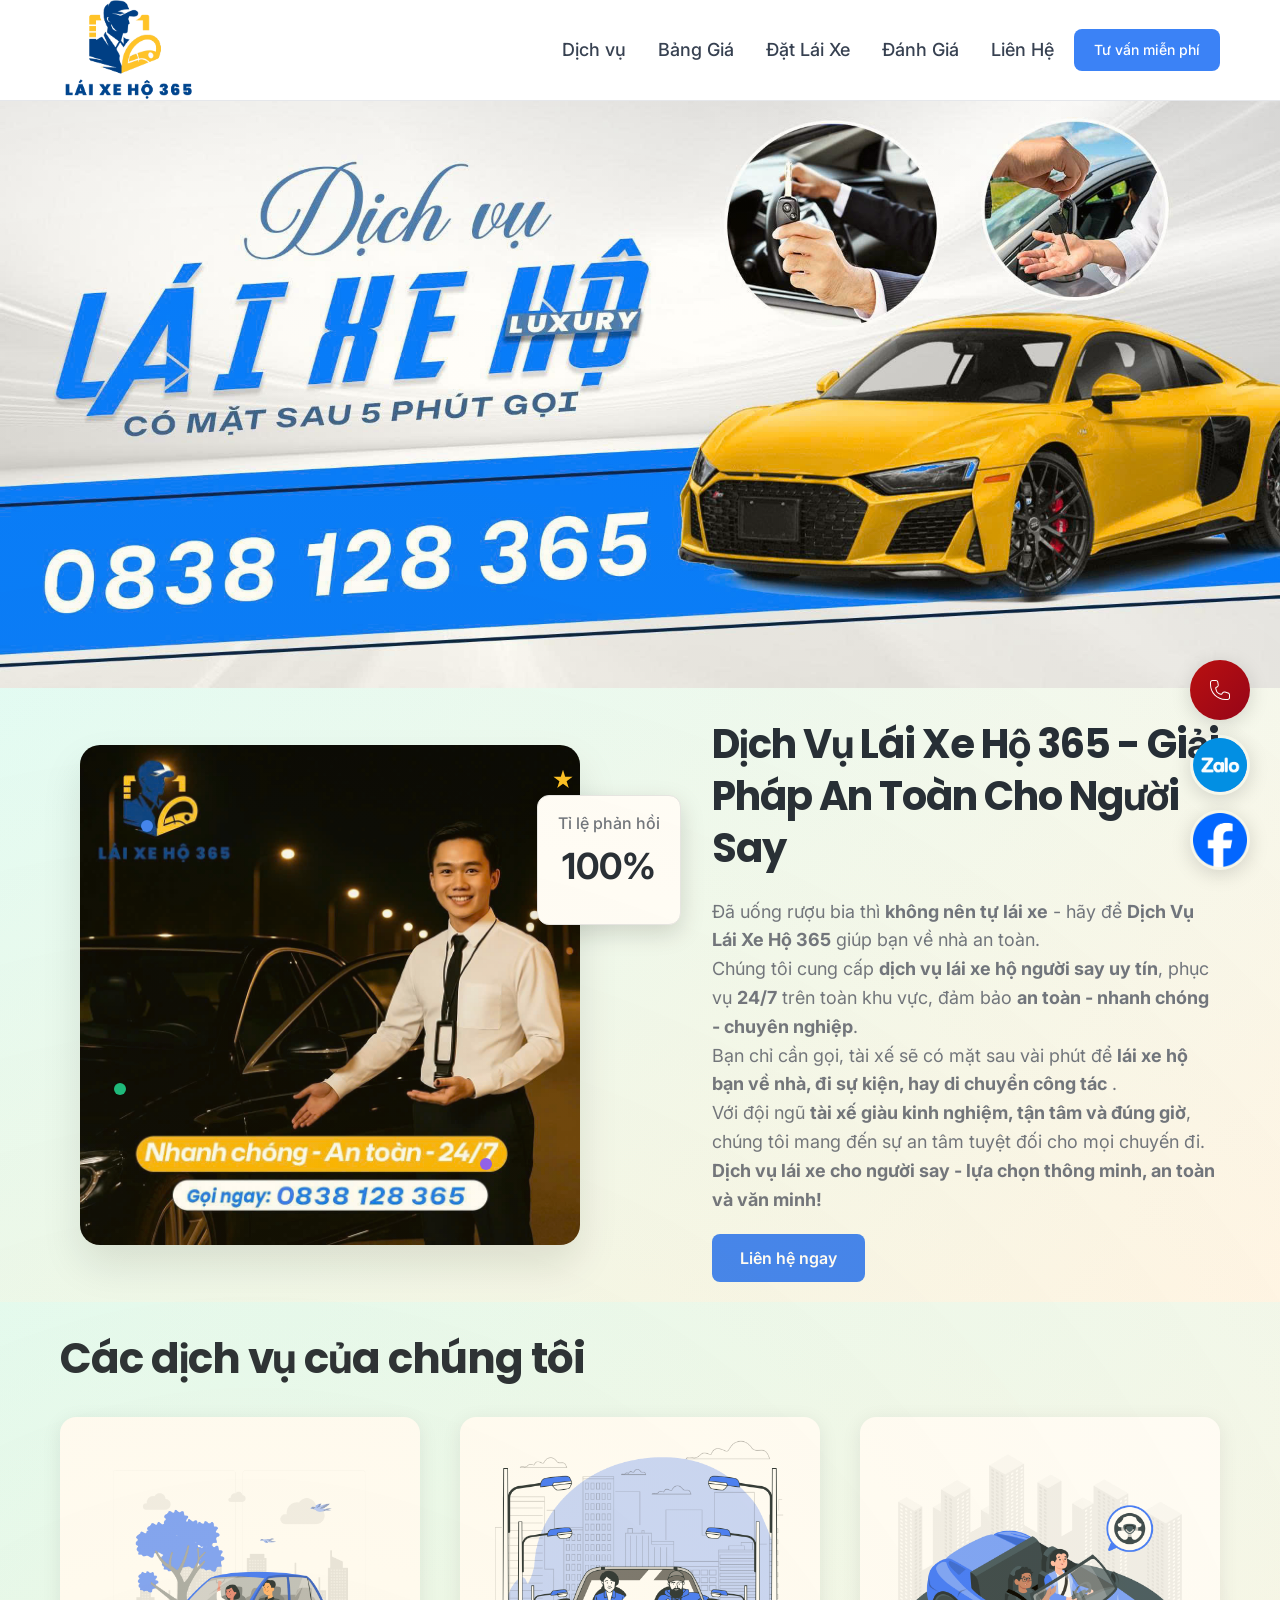
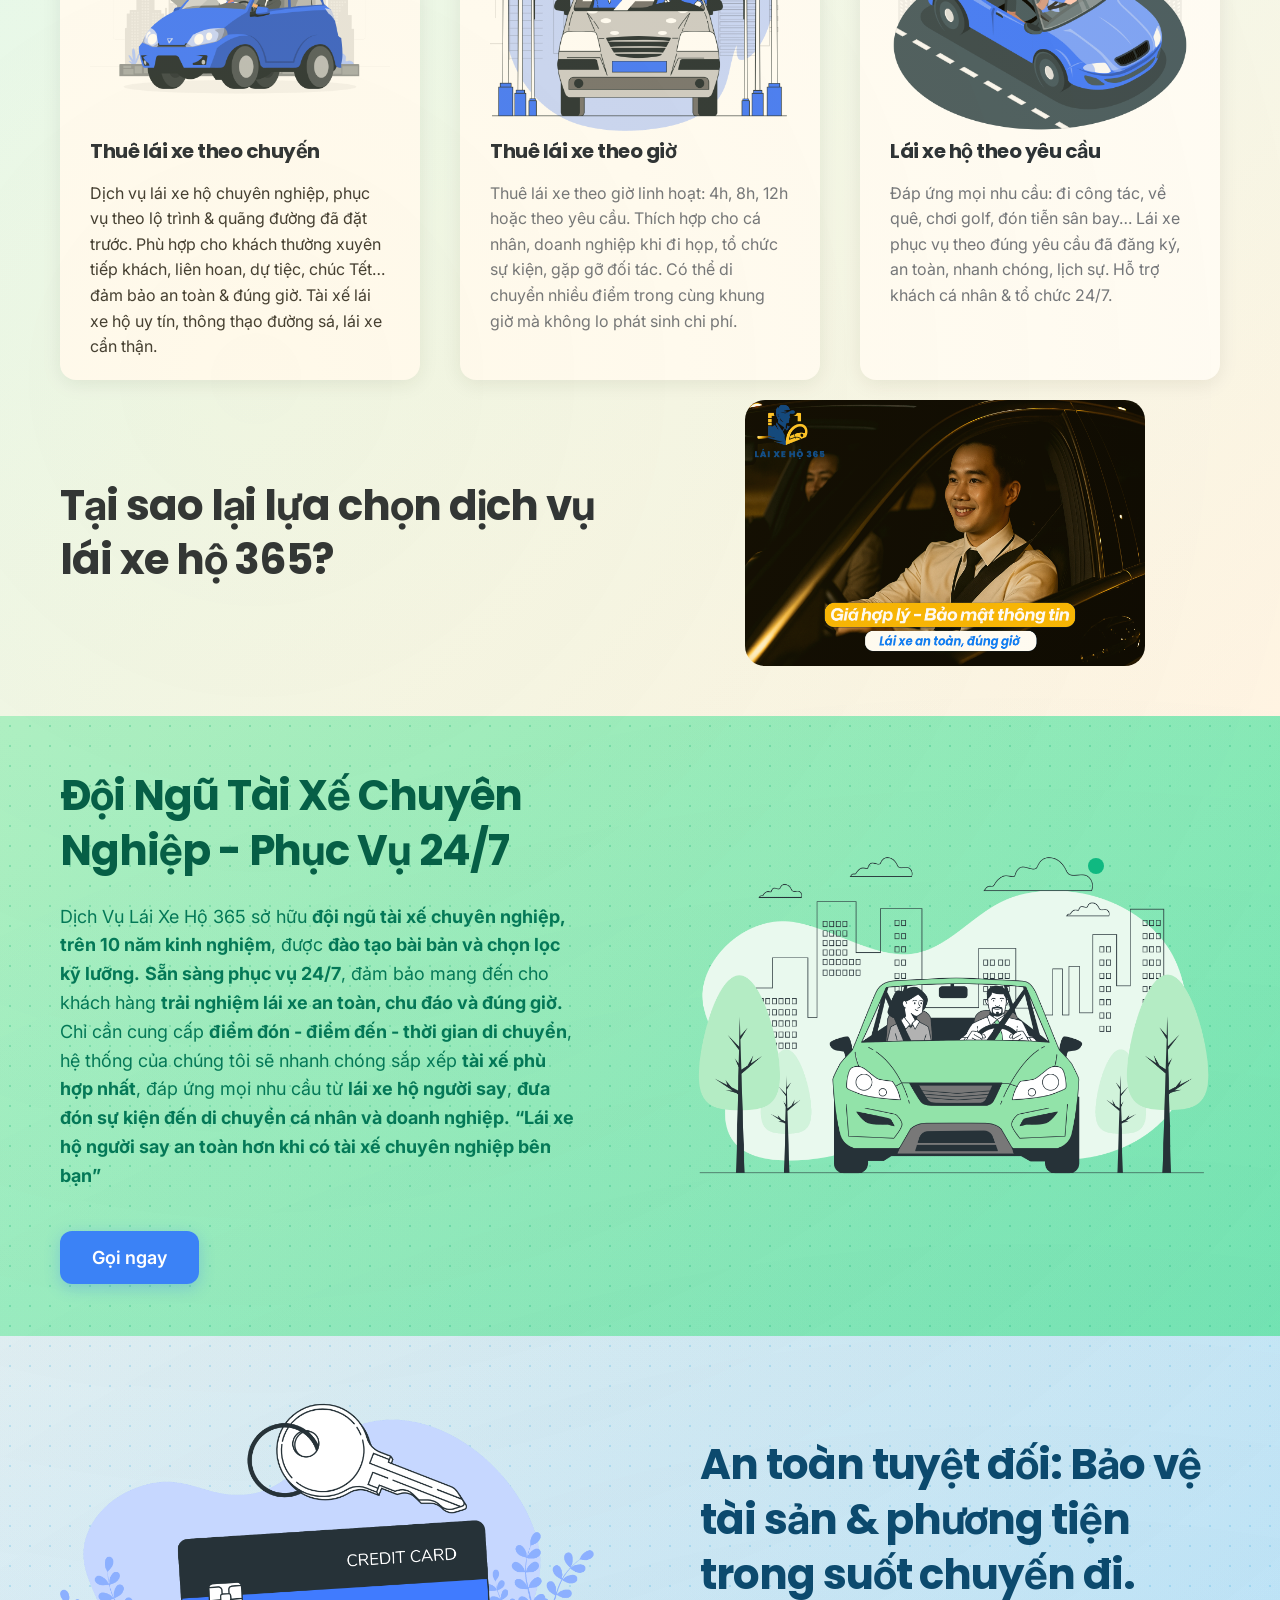
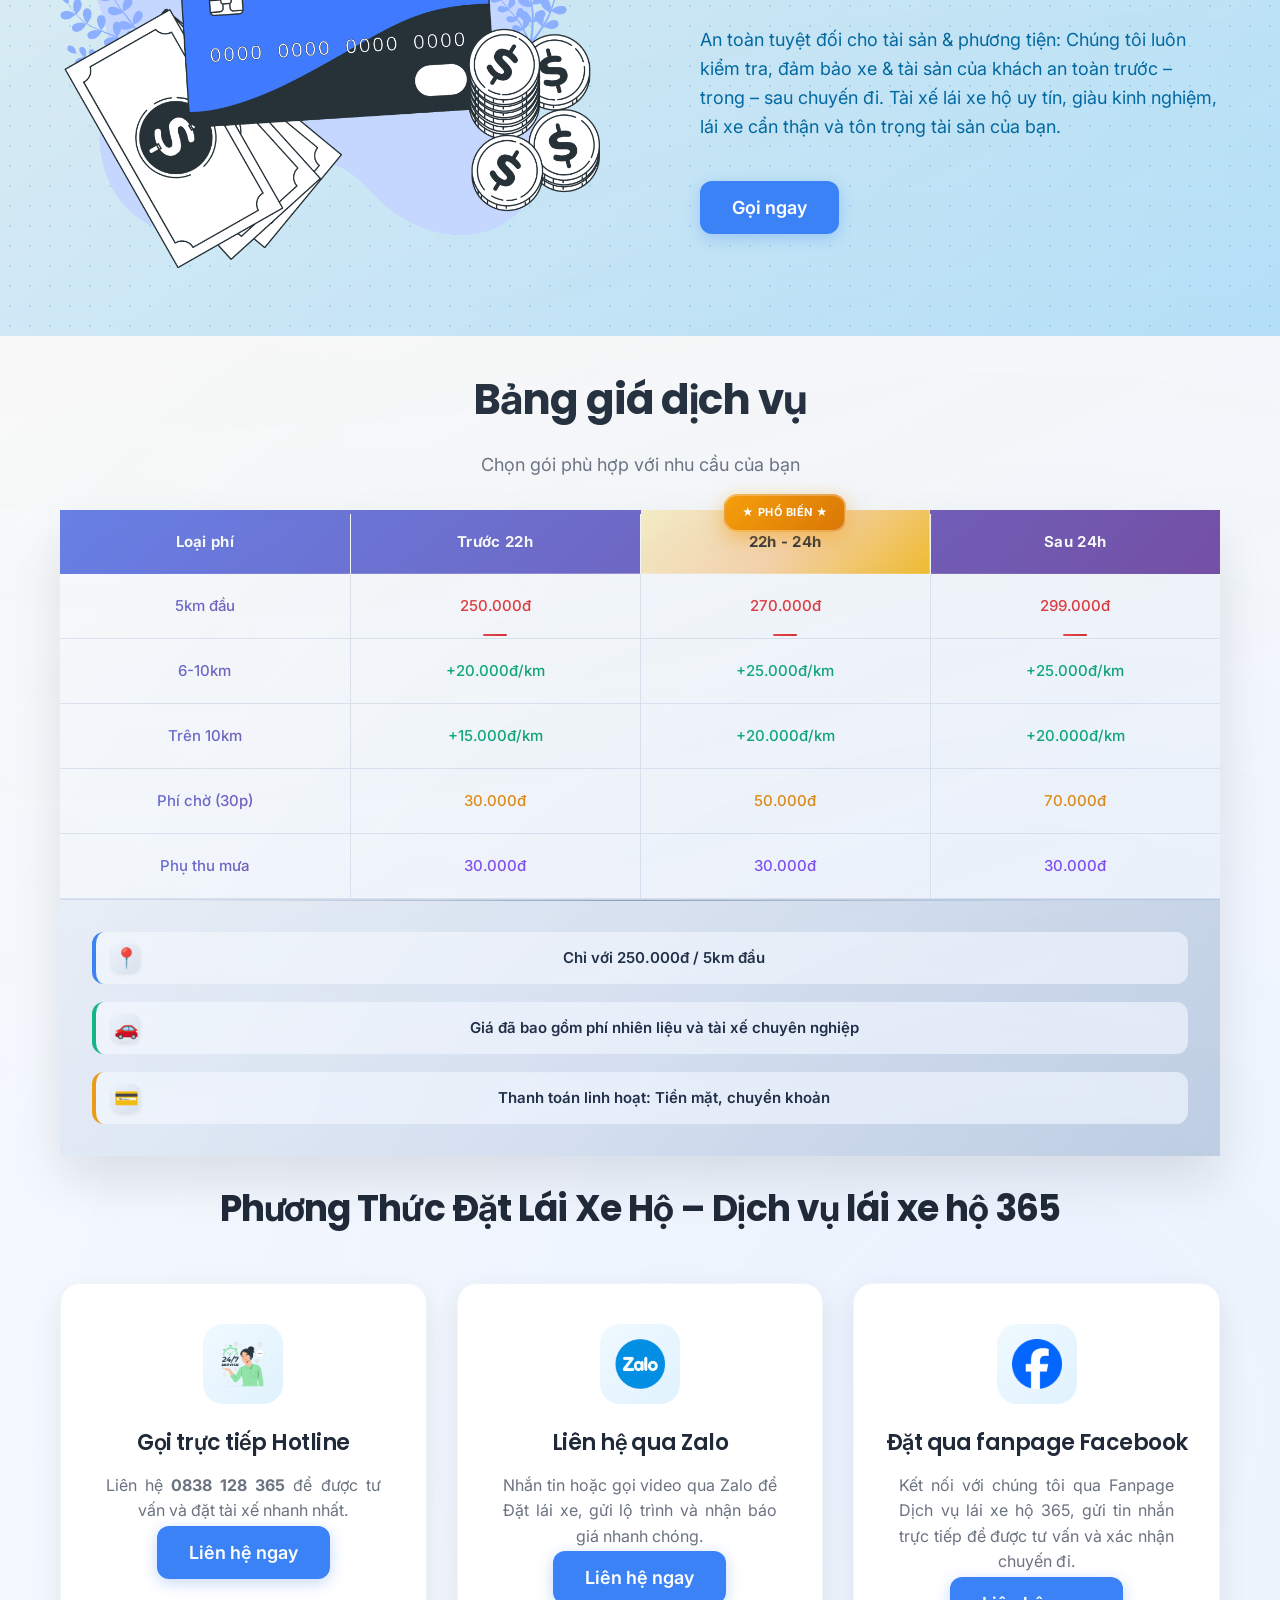
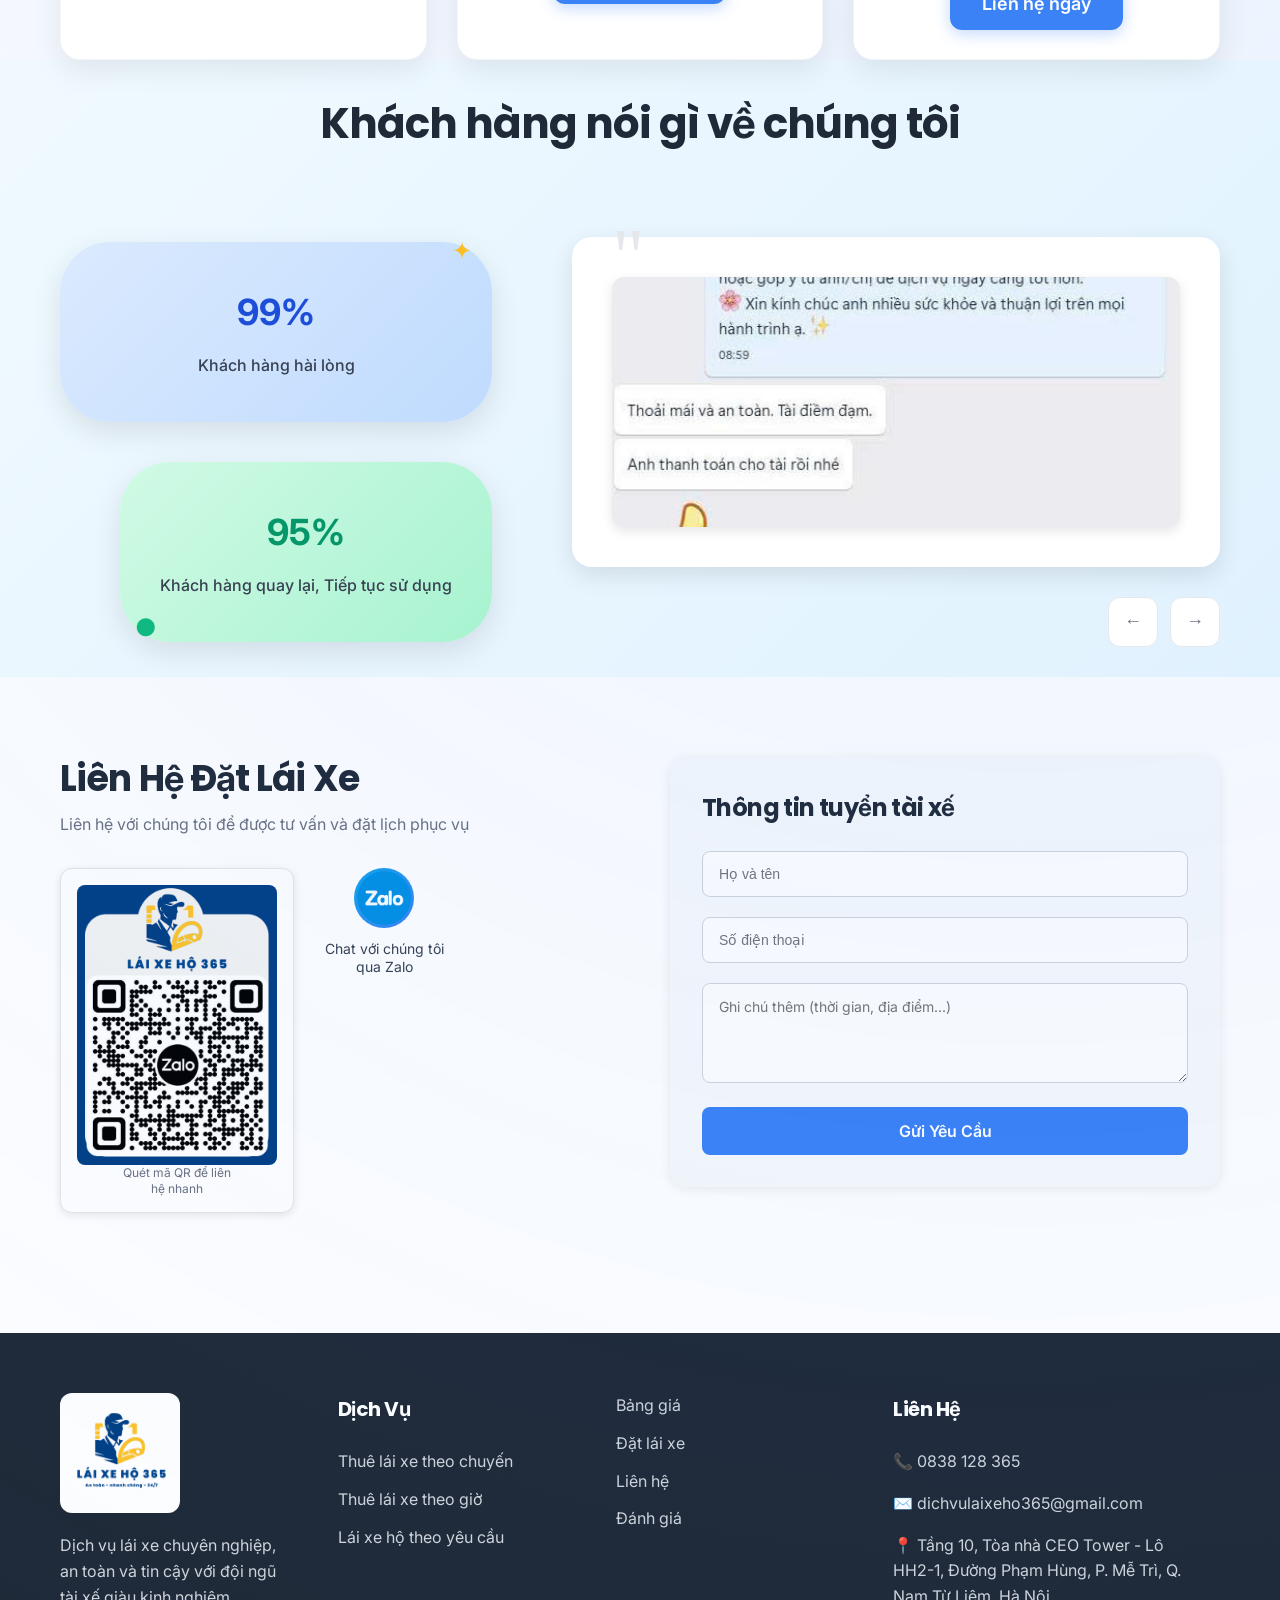
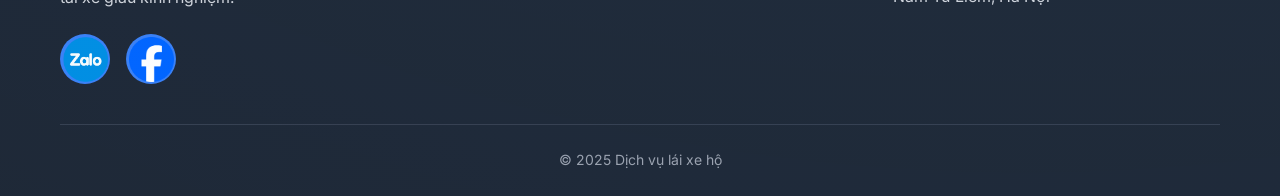
==== commit 76c6badf: "up version" ====
--- a/index.html
+++ b/index.html
@@ -5,7 +5,7 @@
     <meta name="viewport" content="width=device-width, initial-scale=1.0, maximum-scale=1.0, user-scalable=no" />
     <title>Dịch Vụ Lái Xe Hộ 365</title>
     <link rel="stylesheet" href="style.css" />
-    <link rel="stylesheet" href="scroll-animations.css" />
+    <!-- <link rel="stylesheet" href="scroll-animations.css" /> -->
     <link rel="icon" href="images/favicon.ico" type="image/x-icon" />
   </head>
   <body>
@@ -78,20 +78,16 @@
 
           <!-- Right side - Content -->
           <div class="stats-text">
-            <h2 class="stats-title">Dịch Vụ Lái Xe Hộ 365</h2>
+            <h2 class="stats-title">Dịch Vụ Lái Xe Hộ 365 -  Giải Pháp An Toàn Cho Người Say</h2>
             <p class="stats-description">
-              Thuê tài xế chuyên nghiệp, phục vụ 24/7 cho mọi nhu cầu di chuyển
-              của bạn. Đặt lái xe ngay – nhận tài xế chỉ sau vài phút!
+              Đã uống rượu bia thì <b>không nên tự lái xe</b> - hãy để <b>Dịch Vụ Lái Xe Hộ 365</b> giúp bạn về nhà an toàn.  <br>
+ Chúng tôi cung cấp <b>dịch vụ lái xe hộ người say uy tín</b>, phục vụ <b>24/7</b> trên toàn khu vực, đảm bảo <b>an toàn - nhanh chóng - chuyên nghiệp</b>.  <br>
+Bạn chỉ cần gọi, tài xế sẽ có mặt sau vài phút để <b>lái xe hộ bạn về nhà, đi sự kiện, hay di chuyển công tác</b> . <br>
+ Với đội ngũ <b>tài xế giàu kinh nghiệm, tận tâm và đúng giờ</b>, chúng tôi mang đến sự an tâm tuyệt đối cho mọi chuyến đi. <br>
+<b>Dịch vụ lái xe cho người say - lựa chọn thông minh, an toàn và văn minh!</b>
+
             </p>
-            <ul class="stats-features">
-              <li>
-                Giải pháp lái xe an toàn & tiện lợi cho cá nhân và doanh nghiệp
-              </li>
-              <li>
-                Bạn cần tài xế đưa đón khách, đi sự kiện, về quê hay công tác?
-              </li>
-              <li>Mang đến dịch vụ chuyên nghiệp – tận tâm – đúng giờ.</li>
-            </ul>
+            
             <a href="tel:0838128365" class="btn-learn-more">Liên hệ ngay</a>
           </div>
         </div>
@@ -192,10 +188,15 @@
           <!-- Left side - Content -->
           <div class="conversion-text">
             <h2 class="conversion-title">
-              Hỗ trợ 24/7 Luôn sẵn sàng phục vụ bất kể ngày hay đêm.
+              Đội Ngũ Tài Xế Chuyên Nghiệp - Phục Vụ 24/7
+
             </h2>
             <p class="conversion-description">
-            Hỗ trợ & tư vấn 24/7: Chỉ cần cho chúng tôi biết điểm đi, điểm đến và thời gian mong muốn dịch vụ lái xe hộ chuyên nghiệp của chúng tôi sẽ sắp xếp tài xế phù hợp nhất cho bạn, bất kể ngày hay đêm.
+            Dịch Vụ Lái Xe Hộ 365 sở hữu <b>đội ngũ tài xế chuyên nghiệp, trên 10 năm kinh nghiệm</b>, được <b>đào tạo bài bản và chọn lọc kỹ lưỡng.</b>
+<b>Sẵn sàng phục vụ 24/7</b>, đảm bảo mang đến cho khách hàng  <b>trải nghiệm lái xe an toàn, chu đáo và đúng giờ.</b>
+Chỉ cần cung cấp <b>điểm đón - điểm đến - thời gian di chuyển</b>, hệ thống của chúng tôi sẽ nhanh chóng sắp xếp <b>tài xế phù hợp nhất</b>, đáp ứng mọi nhu cầu từ <b>lái xe hộ người say</b>, <b>đưa đón sự kiện đến di chuyển cá nhân và doanh nghiệp.</b>
+<b>“Lái xe hộ người say  an toàn hơn khi có tài xế chuyên nghiệp bên bạn”</b>
+
             </p>
             <button class="btn-explore">Gọi ngay</button>
           </div>
--- a/style.css
+++ b/style.css
@@ -920,7 +920,7 @@
 
 .feature-card {
   background: white;
-  padding: 40px 30px;
+  padding: 20px 30px;
   border-radius: 16px;
   box-shadow: 0 4px 20px rgba(0, 0, 0, 0.08);
   text-align: left;
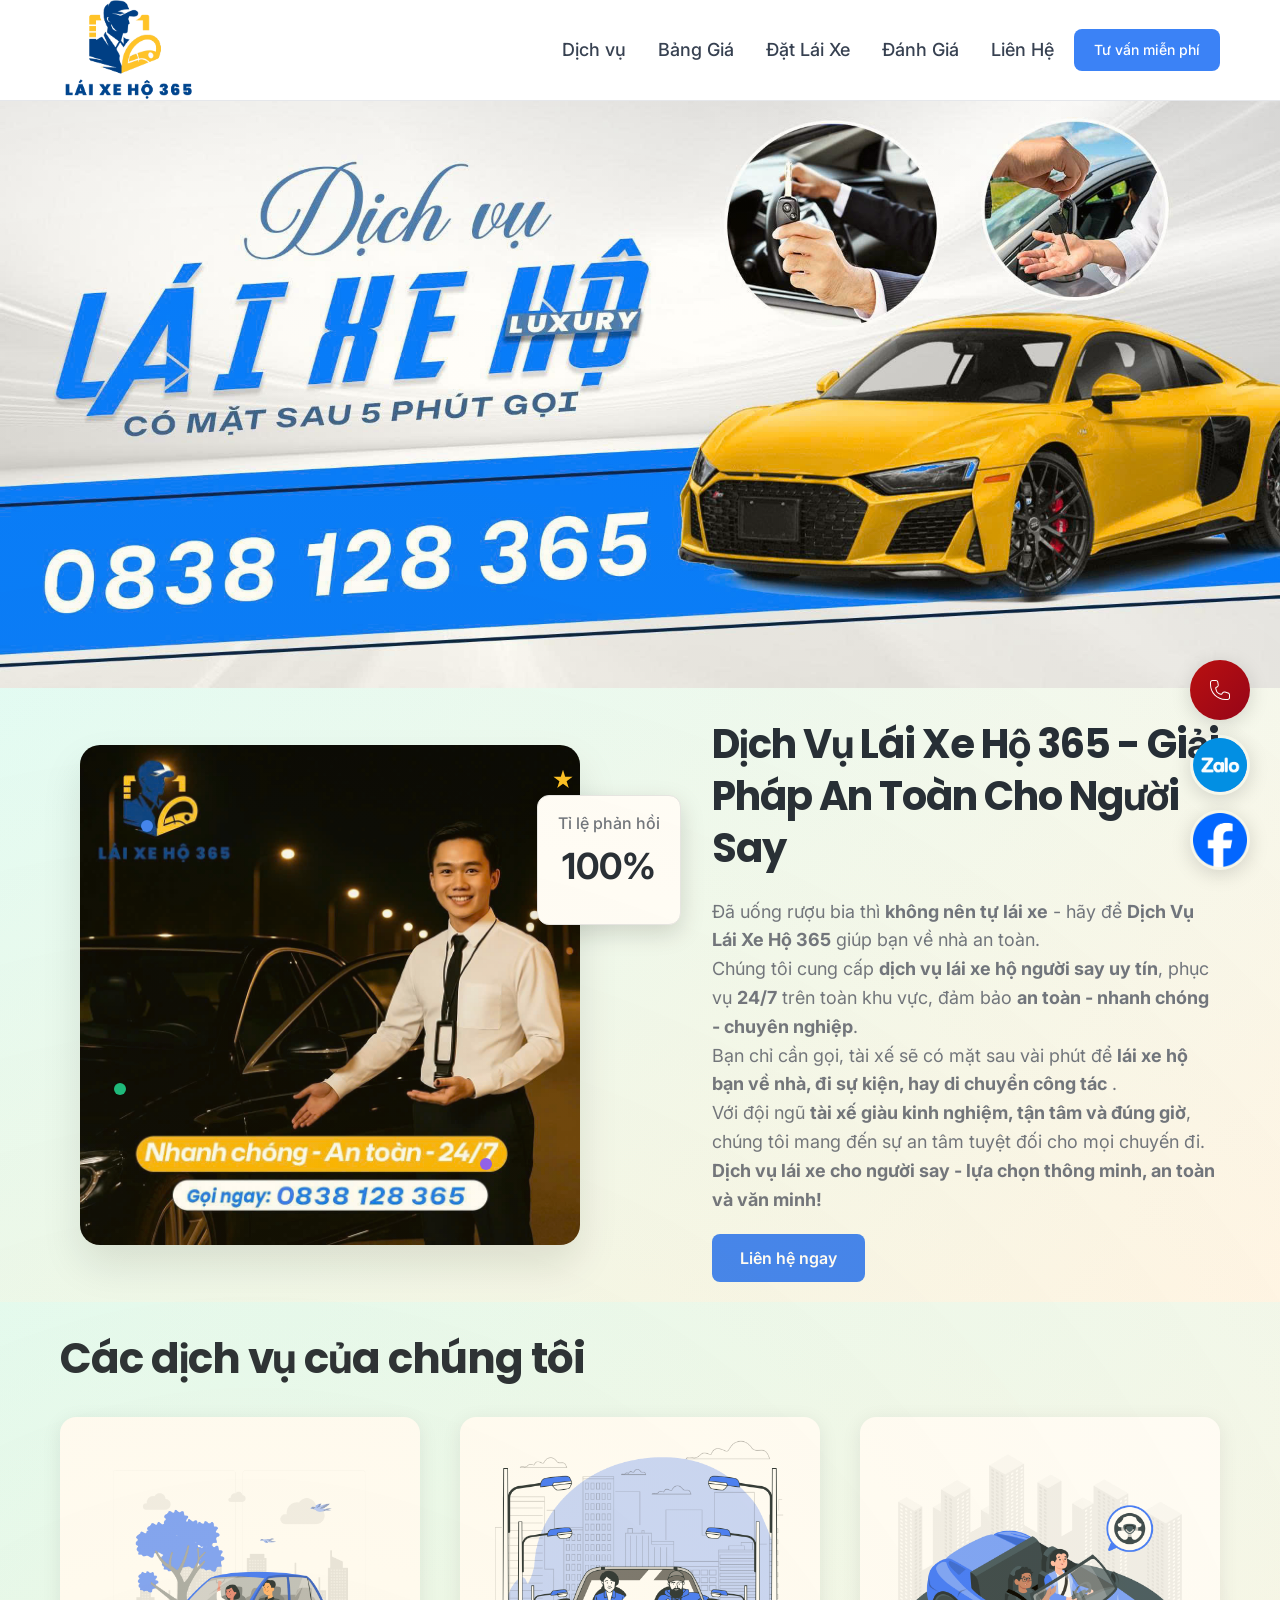
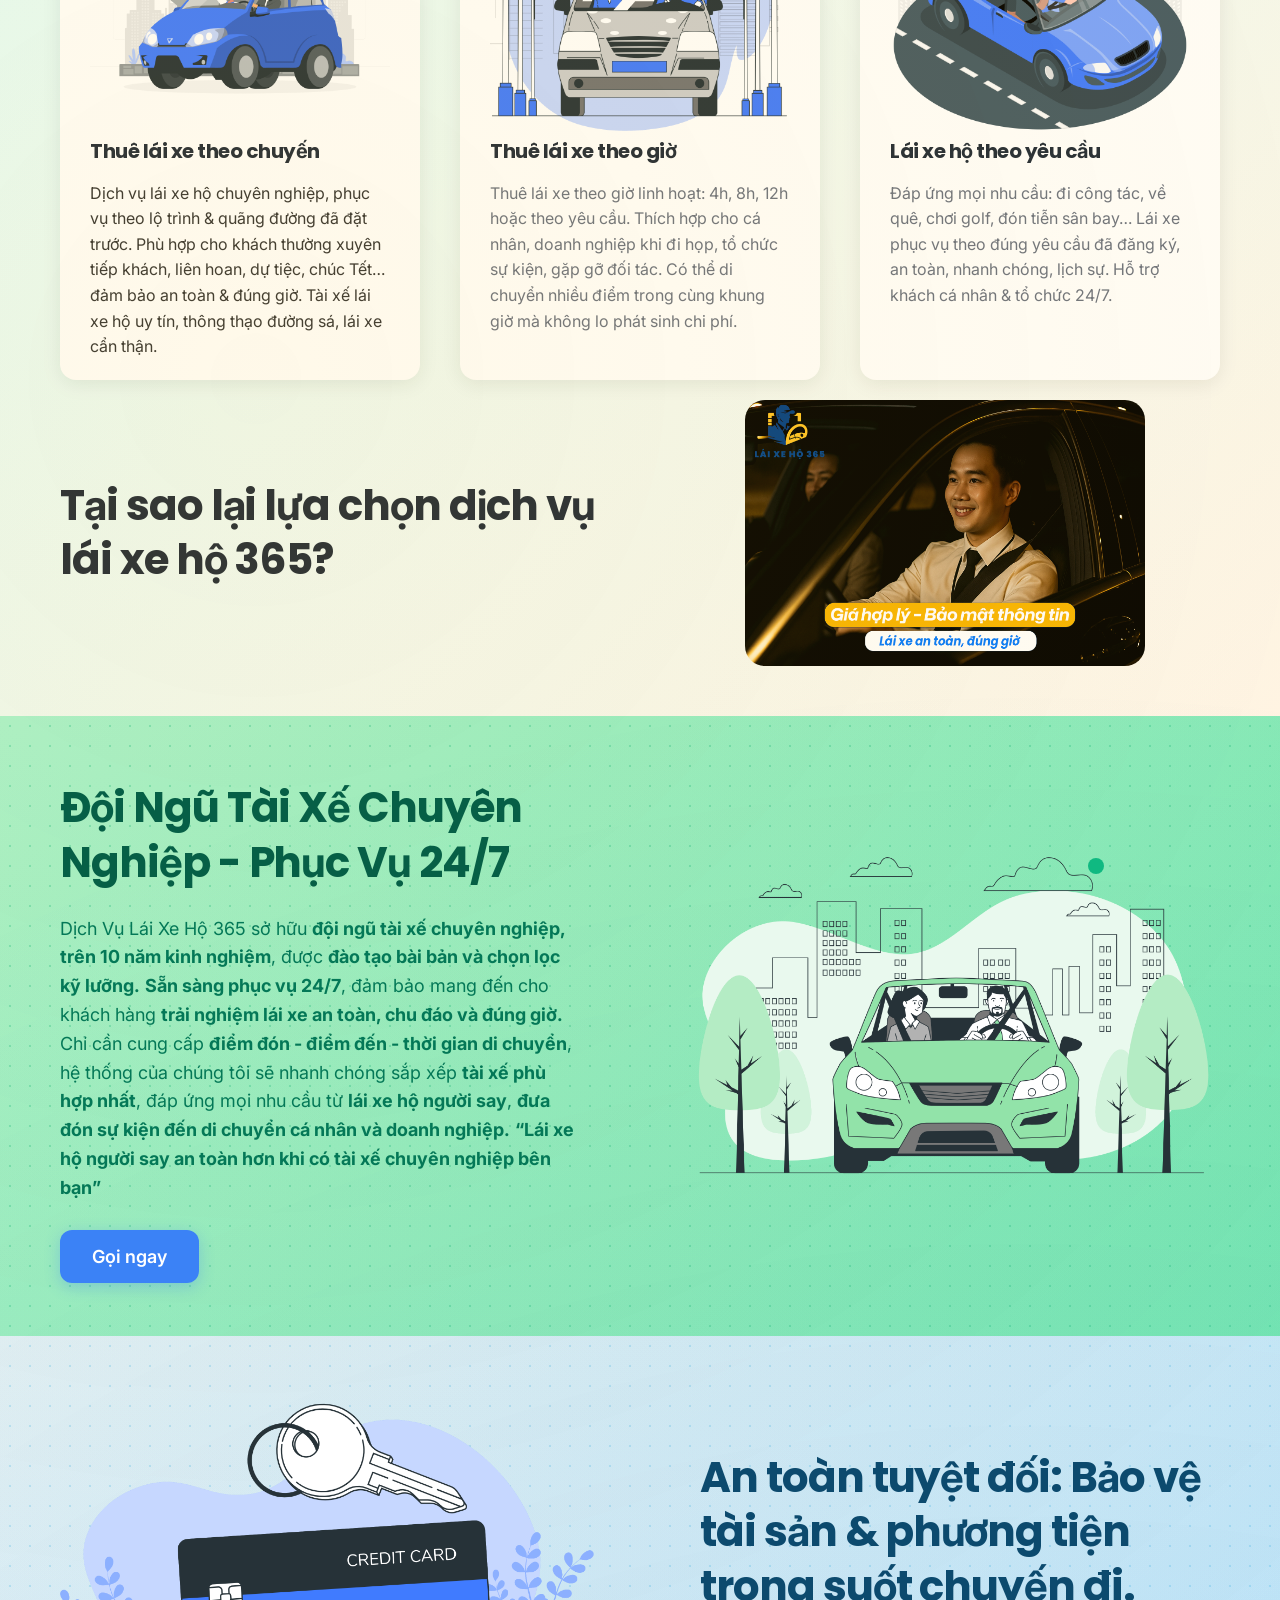
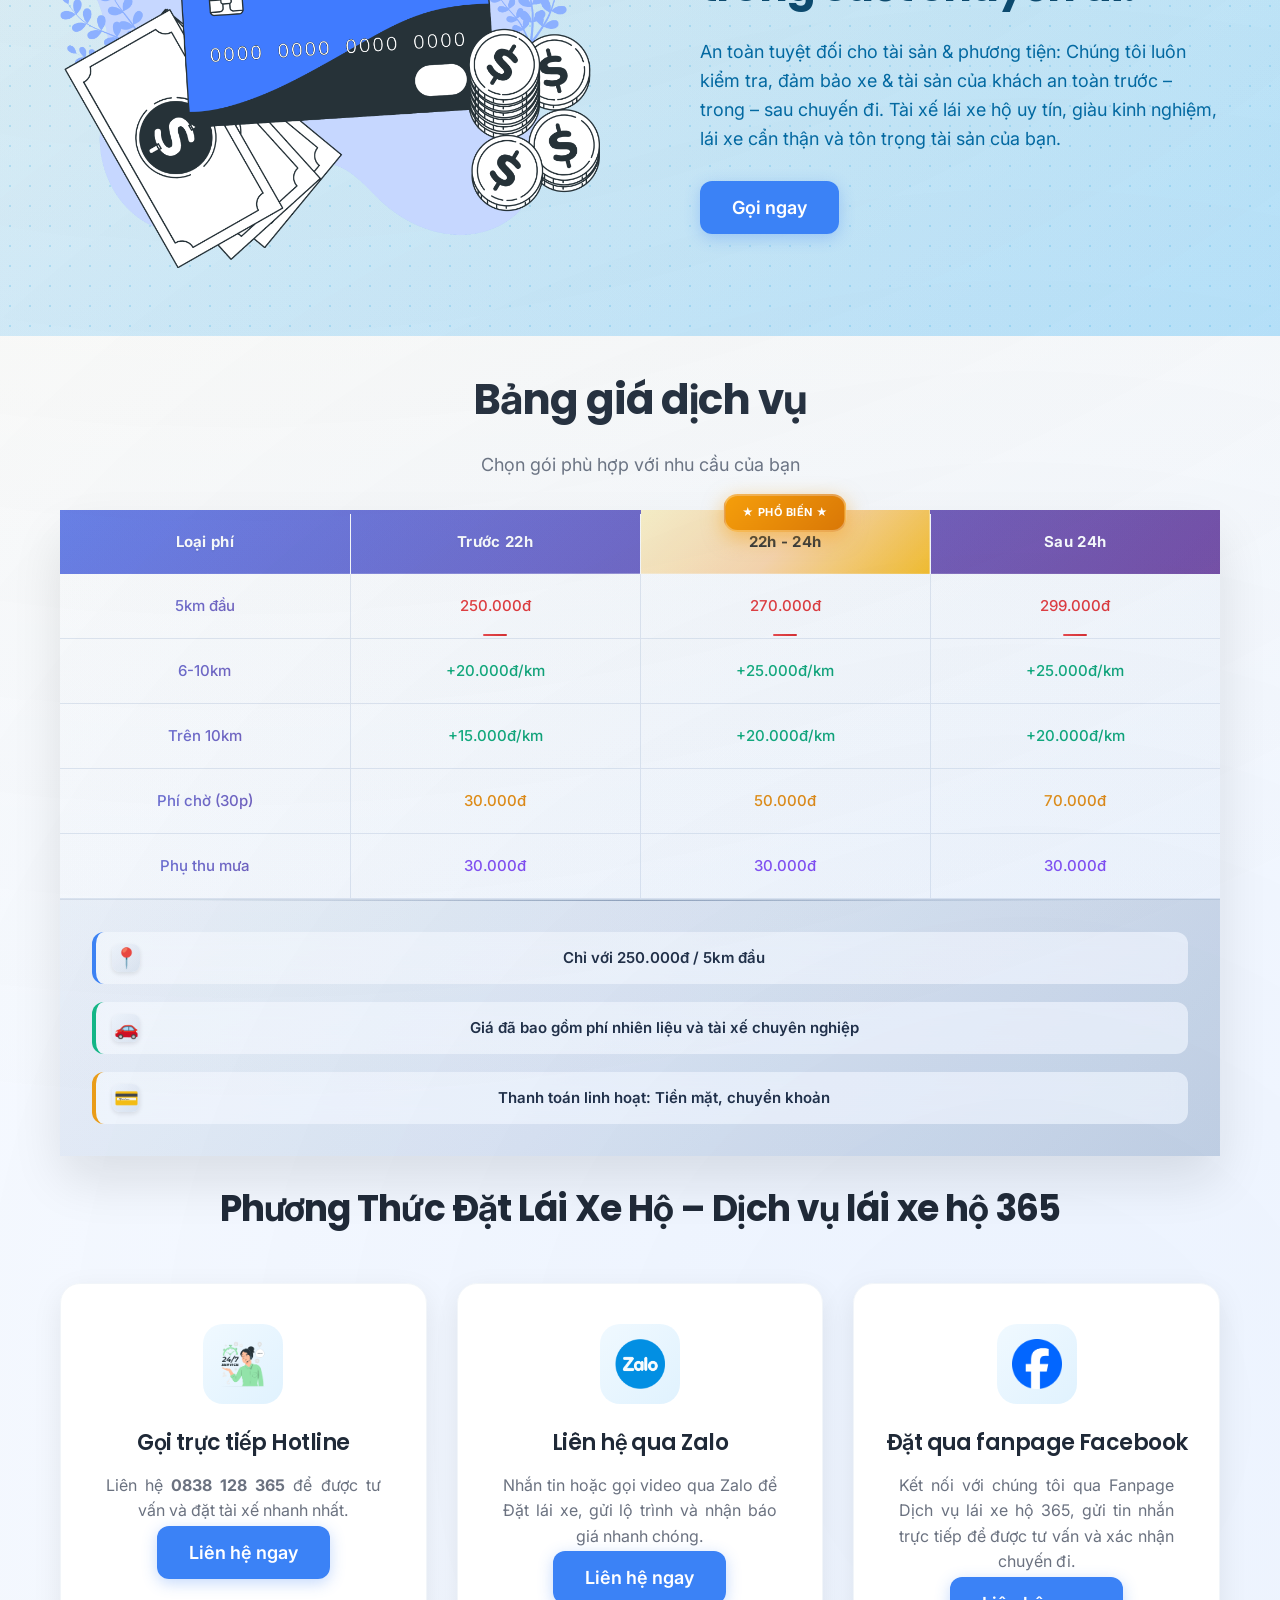
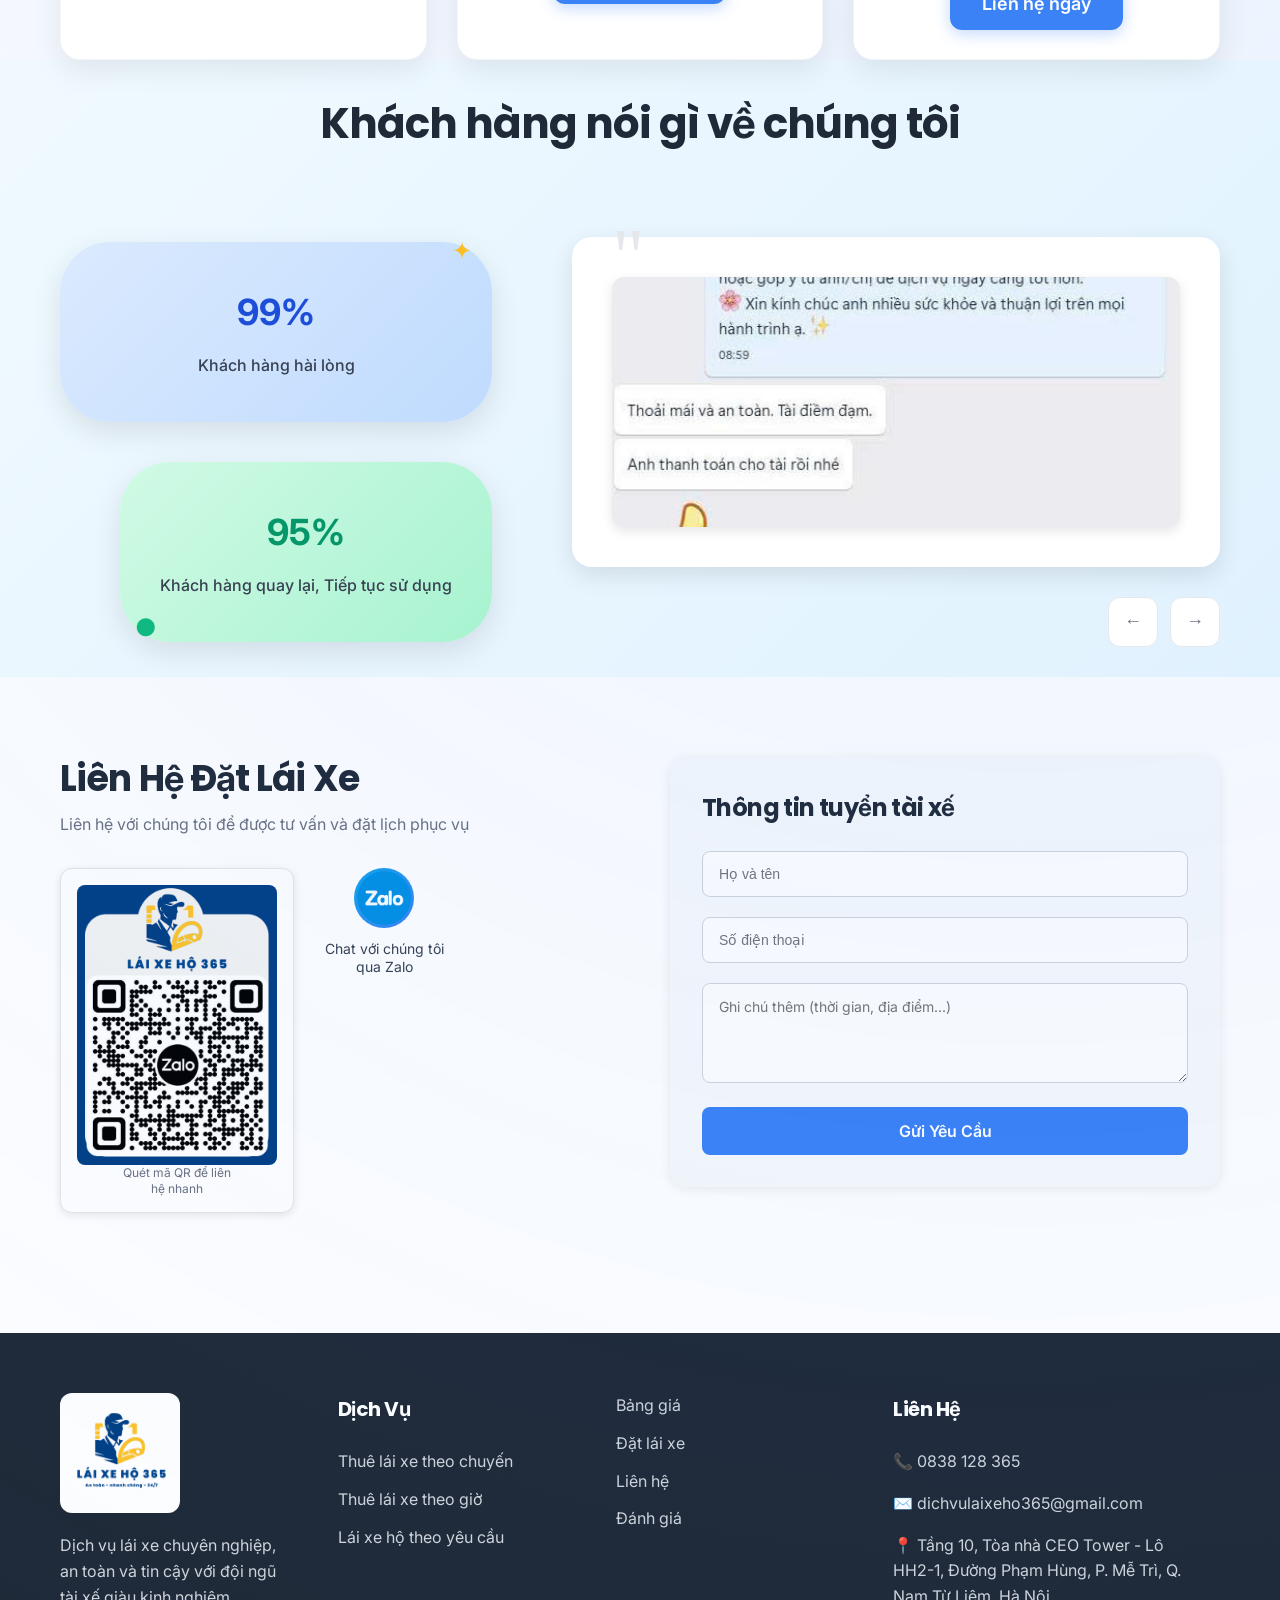
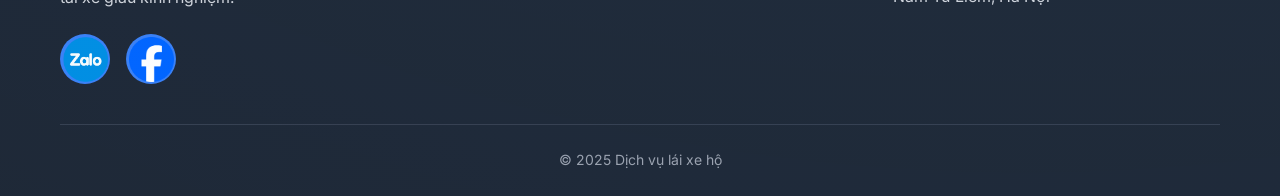
==== commit 914a7ce1: "up date ui" ====
--- a/index.html
+++ b/index.html
@@ -4,7 +4,8 @@
     <meta charset="UTF-8" />
     <meta name="viewport" content="width=device-width, initial-scale=1.0, maximum-scale=1.0, user-scalable=no" />
     <title>Dịch Vụ Lái Xe Hộ 365</title>
-    <link rel="stylesheet" href="style.css" />
+    <link rel="stylesheet" href="style.css?v=123" />
+    <link rel="stylesheet" href="phone-modal.css?v=123" />
     <!-- <link rel="stylesheet" href="scroll-animations.css" /> -->
     <link rel="icon" href="images/favicon.ico" type="image/x-icon" />
   </head>
@@ -198,13 +199,13 @@
 <b>“Lái xe hộ người say  an toàn hơn khi có tài xế chuyên nghiệp bên bạn”</b>
 
             </p>
-            <button class="btn-explore">Gọi ngay</button>
+            <a href="tel:0838128365" class="btn-explore">Gọi ngay</a>
           </div>
 
           <!-- Right side - Charts -->
           <div class="conversion-charts">
             <!-- Conversion Rate Chart -->
-              <img src="images/Service 24_7-bro.png" alt="" style="width: 100%; height: auto; border-radius: 16px; margin-bottom: 20px;" />
+              <img src="images/Service 24_7-bro_ver2.png" alt="" style="width: 100%; height: auto; border-radius: 16px; margin-bottom: 20px;" />
             </div>
 
             <!-- Decorative elements -->
@@ -230,7 +231,7 @@
             <p class="retention-description">
               An toàn tuyệt đối cho tài sản & phương tiện: Chúng tôi luôn kiểm tra, đảm bảo xe & tài sản của khách an toàn trước – trong – sau chuyến đi. Tài xế lái xe hộ uy tín, giàu kinh nghiệm, lái xe cẩn thận và tôn trọng tài sản của bạn.
             </p>
-            <button class="btn-explore-retention">Gọi ngay </button>
+            <a href="tel:0838128365" class="btn-explore-retention">Gọi ngay </a>            
           </div>
         </div>
       </div>
@@ -702,10 +703,11 @@
     </div>
 
     <!-- JavaScript -->
-    <script src="mobile-nav.js"></script>
-    <script src="navigation-scroll.js"></script>
-    <script src="image-slideshow.js"></script>
-    <script src="scroll-animations.js"></script>
-    <script src="form-handler.js"></script>
+    <script src="phone-handler.js?v=123"></script>
+    <script src="mobile-nav.js?v=123"></script>
+    <script src="navigation-scroll.js?v=123"></script>
+    <script src="image-slideshow.js?v=123"></script>
+    <script src="scroll-animations.js?v=123"></script>
+    <script src="form-handler.js?v=123"></script>
   </body>
 </html>
--- a/style.css
+++ b/style.css
@@ -2838,7 +2838,9 @@
     max-width: 100vw;
     width: 100%;
   }
-
+  .conversion-text, .retention-text {
+  padding-bottom: 20px  ;
+  }
   .container {
     padding: 0 15px;
     max-width: 100%;
--- a/phone-modal.css
+++ b/phone-modal.css
@@ -0,0 +1,229 @@
+/* Phone Modal Styles */
+.phone-modal {
+    position: fixed;
+    top: 0;
+    left: 0;
+    width: 100%;
+    height: 100%;
+    background: rgba(0, 0, 0, 0.6);
+    z-index: 9999;
+    display: flex;
+    align-items: center;
+    justify-content: center;
+    opacity: 0;
+    visibility: hidden;
+    transition: all 0.3s ease;
+}
+
+.phone-modal.show {
+    opacity: 1;
+    visibility: visible;
+}
+
+.phone-modal-content {
+    background: white;
+    border-radius: 12px;
+    max-width: 400px;
+    width: 90%;
+    max-height: 90vh;
+    overflow-y: auto;
+    box-shadow: 0 20px 40px rgba(0, 0, 0, 0.2);
+    transform: translateY(-20px);
+    transition: transform 0.3s ease;
+}
+
+.phone-modal.show .phone-modal-content {
+    transform: translateY(0);
+}
+
+.phone-modal-header {
+    display: flex;
+    justify-content: space-between;
+    align-items: center;
+    padding: 20px 25px 15px;
+    border-bottom: 1px solid #eee;
+}
+
+.phone-modal-header h3 {
+    margin: 0;
+    color: #333;
+    font-size: 18px;
+    font-weight: 600;
+}
+
+.phone-modal-close {
+    background: none;
+    border: none;
+    font-size: 24px;
+    color: #999;
+    cursor: pointer;
+    padding: 0;
+    width: 30px;
+    height: 30px;
+    display: flex;
+    align-items: center;
+    justify-content: center;
+    border-radius: 50%;
+    transition: all 0.2s ease;
+}
+
+.phone-modal-close:hover {
+    background: #f5f5f5;
+    color: #333;
+}
+
+.phone-modal-body {
+    padding: 25px;
+}
+
+.phone-number-display {
+    display: flex;
+    align-items: center;
+    background: #f8f9fa;
+    padding: 15px;
+    border-radius: 8px;
+    margin-bottom: 20px;
+    border: 2px solid #e9ecef;
+}
+
+.phone-number-display .phone-icon {
+    font-size: 20px;
+    margin-right: 12px;
+}
+
+.phone-number {
+    flex: 1;
+    font-size: 18px;
+    font-weight: 600;
+    color: #2c5aa0;
+    letter-spacing: 1px;
+}
+
+.copy-phone-btn {
+    background: #007bff;
+    color: white;
+    border: none;
+    padding: 8px 12px;
+    border-radius: 6px;
+    cursor: pointer;
+    font-size: 14px;
+    transition: all 0.2s ease;
+    margin-left: 10px;
+}
+
+.copy-phone-btn:hover {
+    background: #0056b3;
+    transform: translateY(-1px);
+}
+
+.phone-options {
+    display: flex;
+    flex-direction: column;
+    gap: 12px;
+    margin-bottom: 20px;
+}
+
+.phone-option-btn {
+    display: flex;
+    align-items: center;
+    justify-content: center;
+    gap: 10px;
+    padding: 12px 20px;
+    border: 2px solid #ddd;
+    border-radius: 8px;
+    background: white;
+    color: #333;
+    text-decoration: none;
+    font-size: 16px;
+    font-weight: 500;
+    cursor: pointer;
+    transition: all 0.2s ease;
+}
+
+.phone-option-btn:hover {
+    transform: translateY(-2px);
+    box-shadow: 0 4px 12px rgba(0, 0, 0, 0.1);
+}
+
+.try-call-btn {
+    background: #28a745 !important;
+    color: white !important;
+    border-color: #28a745 !important;
+}
+
+.try-call-btn:hover {
+    background: #218838 !important;
+    border-color: #1e7e34 !important;
+}
+
+.zalo-btn {
+    background: #0068ff !important;
+    color: white !important;
+    border-color: #0068ff !important;
+}
+
+.zalo-btn:hover {
+    background: #0052cc !important;
+    border-color: #0052cc !important;
+}
+
+.facebook-btn {
+    background: #1877f2 !important;
+    color: white !important;
+    border-color: #1877f2 !important;
+}
+
+.facebook-btn:hover {
+    background: #166fe5 !important;
+    border-color: #166fe5 !important;
+}
+
+.phone-modal-note {
+    font-size: 14px;
+    color: #666;
+    text-align: center;
+    margin: 0;
+    line-height: 1.4;
+}
+
+/* Mobile responsiveness */
+@media (max-width: 480px) {
+    .phone-modal-content {
+        margin: 20px;
+        width: calc(100% - 40px);
+    }
+    
+    .phone-modal-header,
+    .phone-modal-body {
+        padding: 15px 20px;
+    }
+    
+    .phone-number-display {
+        padding: 12px;
+    }
+    
+    .phone-number {
+        font-size: 16px;
+    }
+    
+    .phone-option-btn {
+        padding: 10px 15px;
+        font-size: 15px;
+    }
+}
+
+/* Animation for better UX */
+@keyframes phoneModalFadeIn {
+    from {
+        opacity: 0;
+        transform: scale(0.8);
+    }
+    to {
+        opacity: 1;
+        transform: scale(1);
+    }
+}
+
+.phone-modal.show .phone-modal-content {
+    animation: phoneModalFadeIn 0.3s ease;
+}
